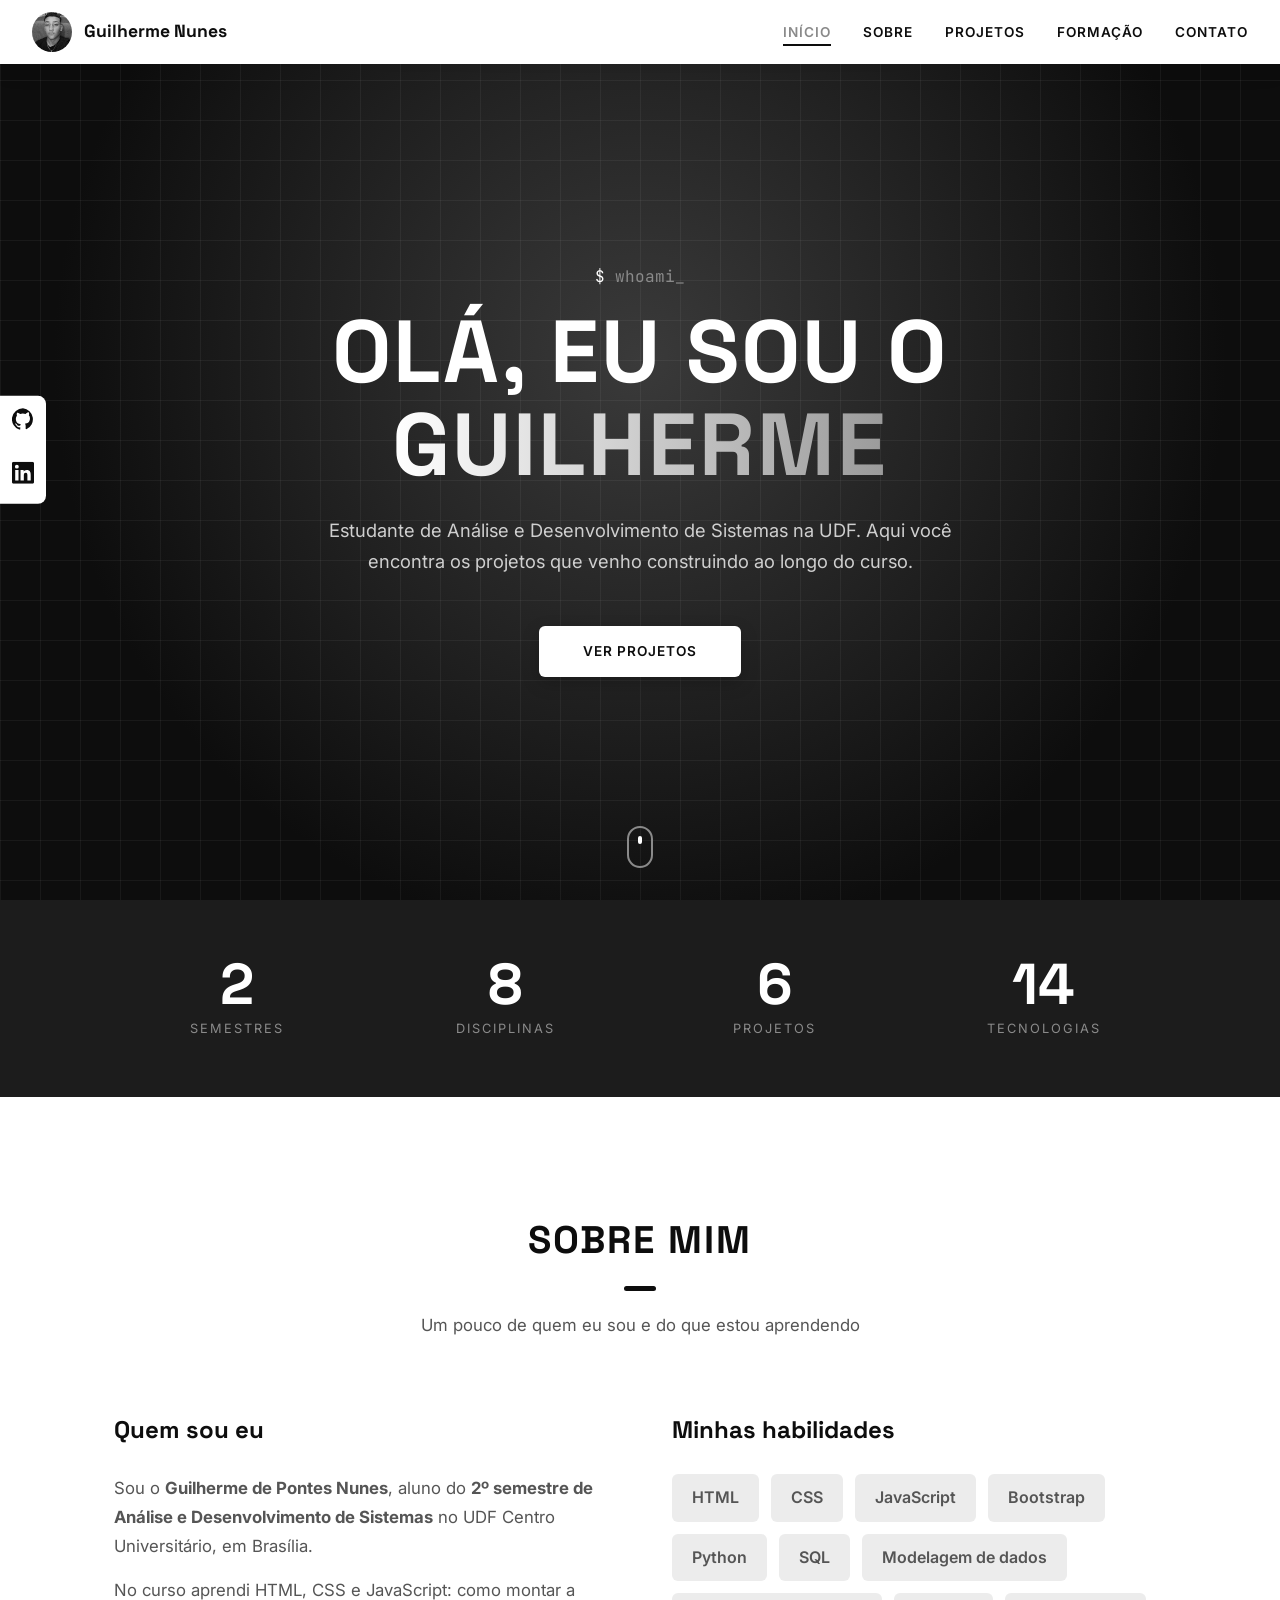
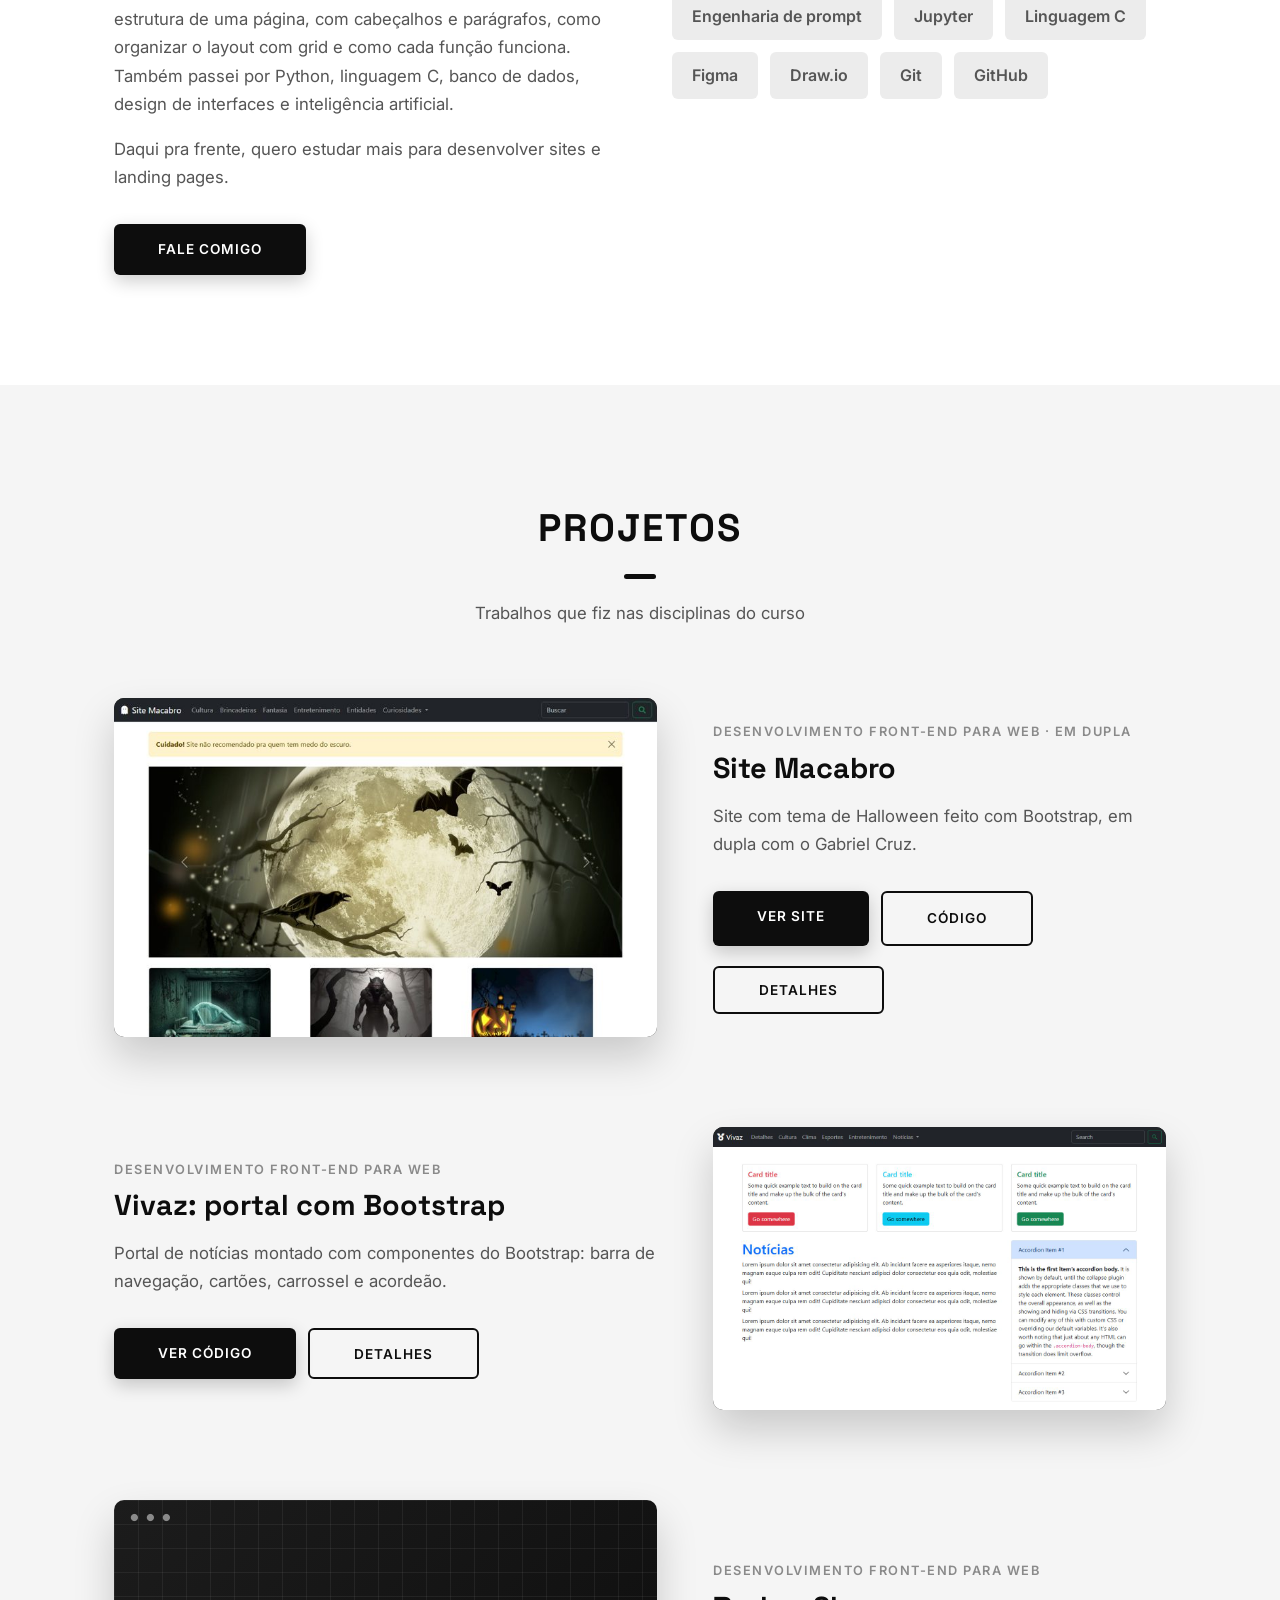
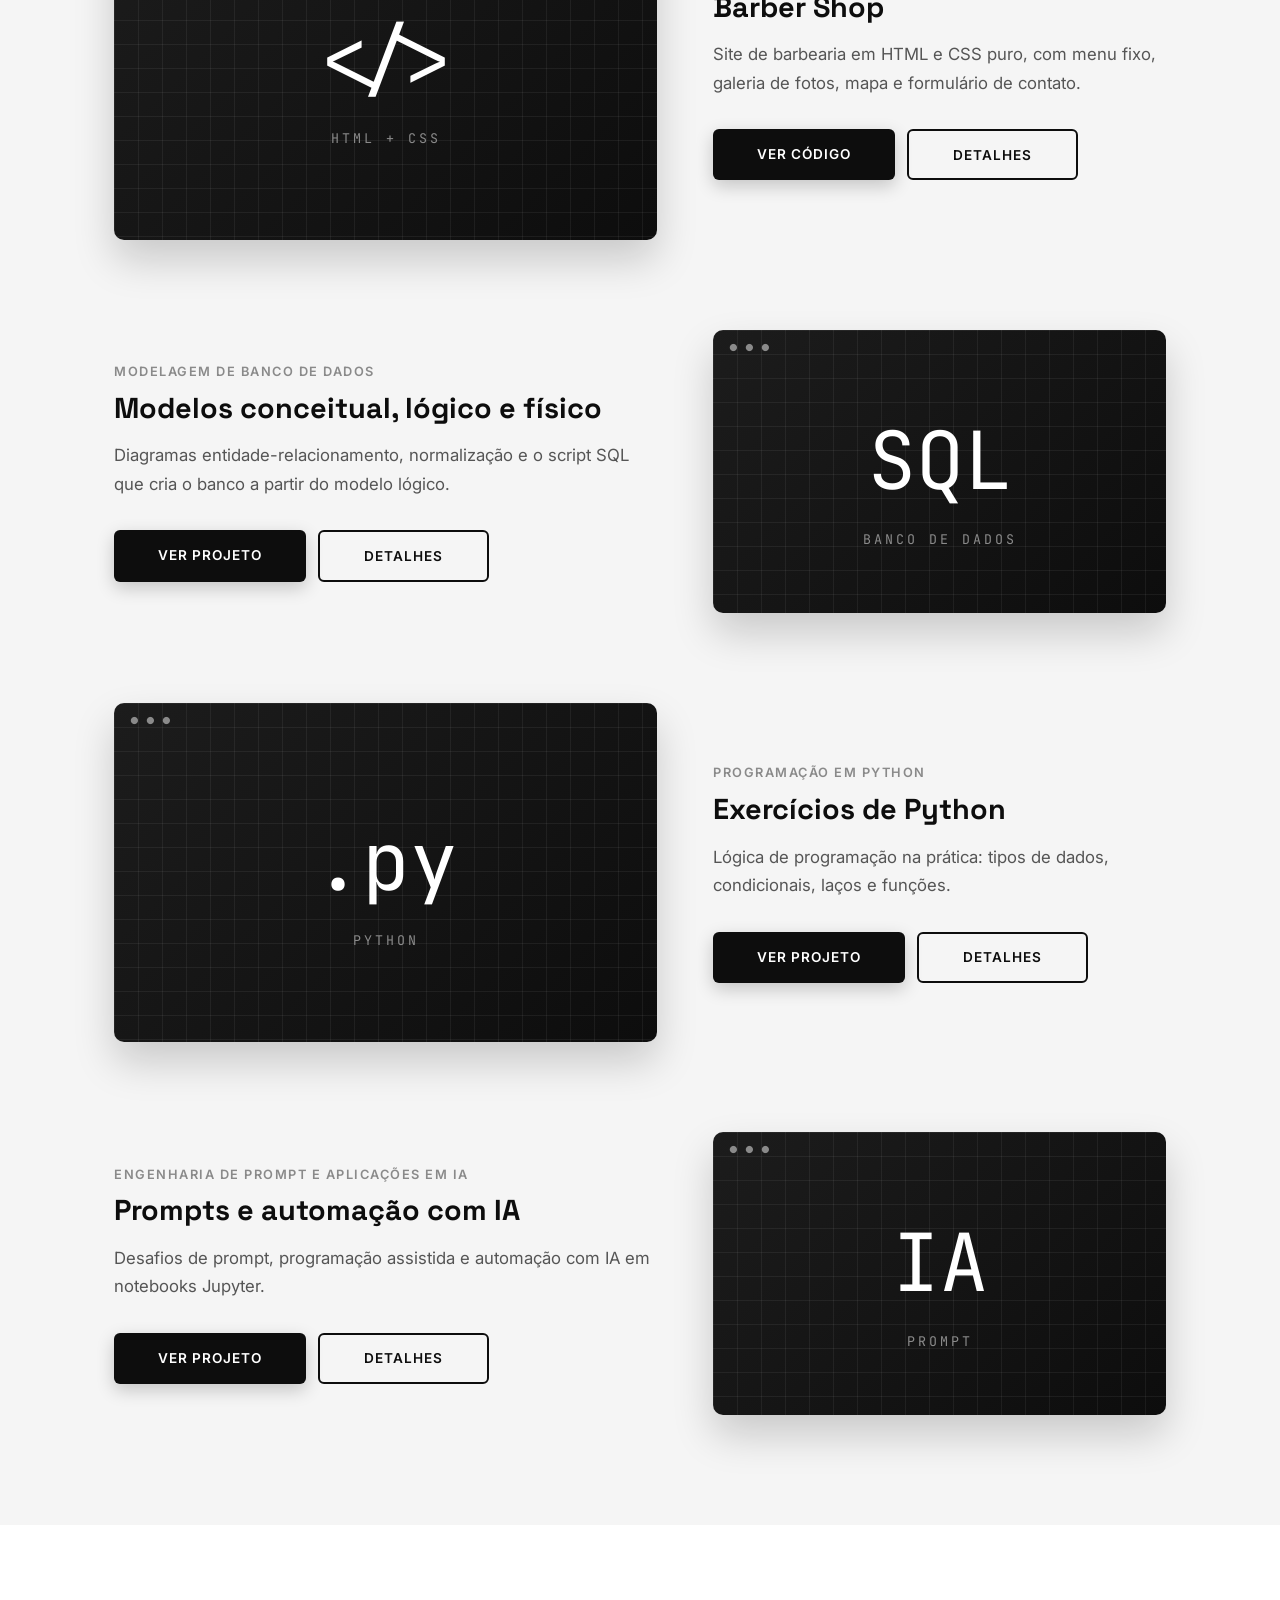
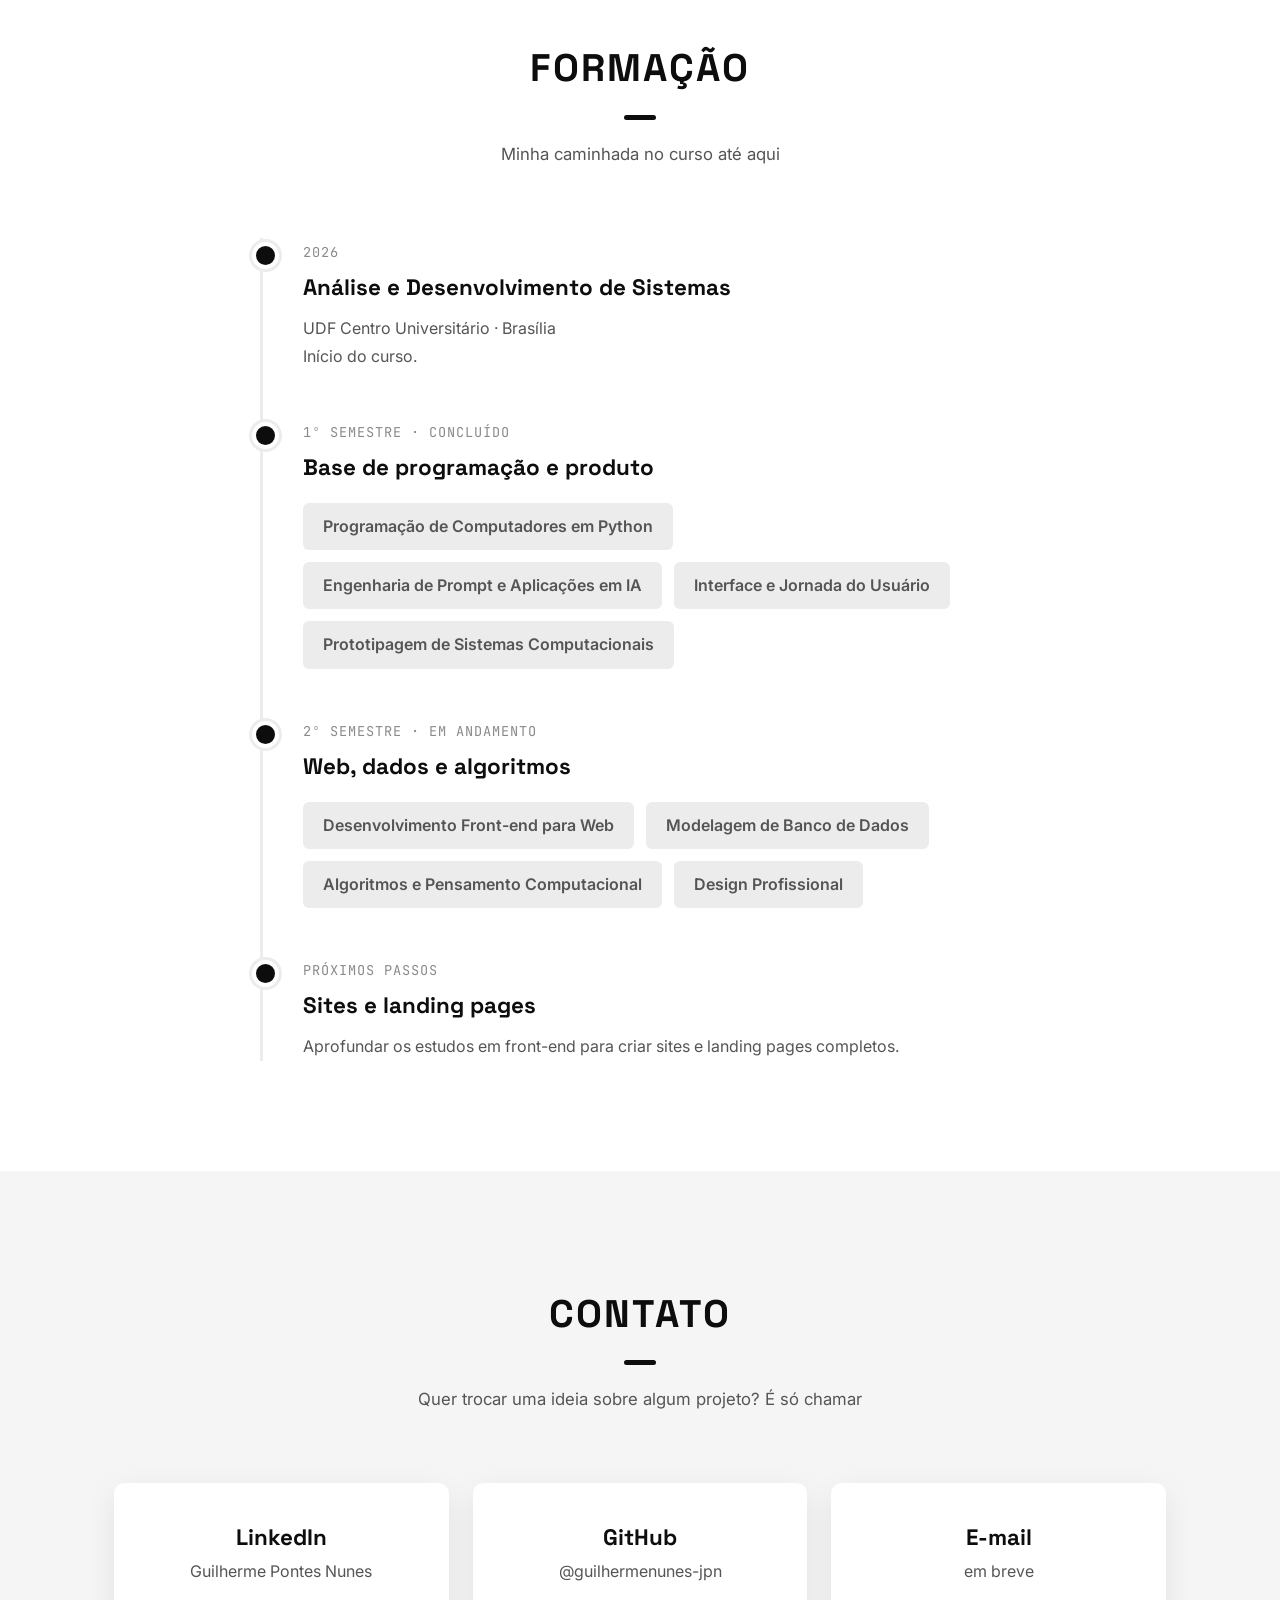
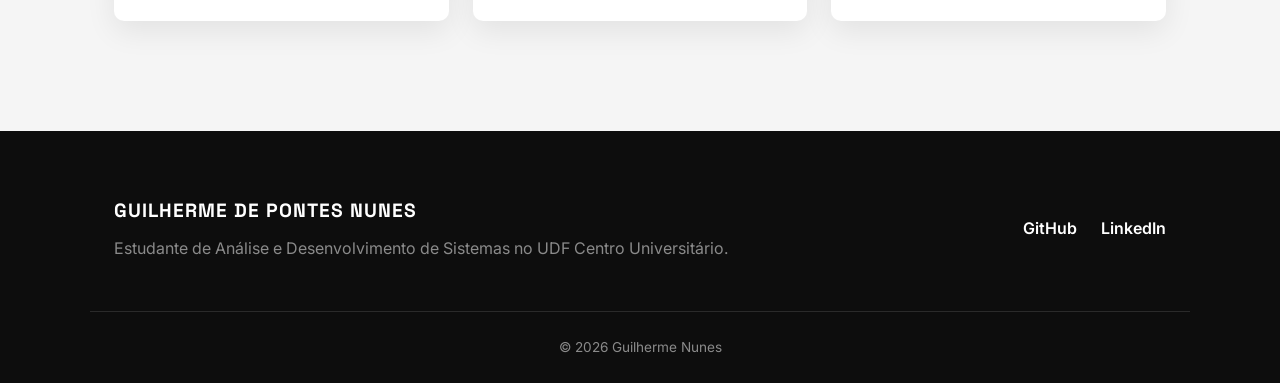
==== index.html @ 2fd56c87 "Adiciona detalhes dos projetos, faixa de números e campo de e-mail" ====
<!DOCTYPE html>
<html lang="pt-BR">
<head>
  <meta charset="UTF-8">
  <meta name="viewport" content="width=device-width, initial-scale=1.0">
  <title>Guilherme Nunes | Portfólio</title>
  <meta name="description" content="Portfólio acadêmico de Guilherme de Pontes Nunes, estudante de Análise e Desenvolvimento de Sistemas na UDF.">
  <link rel="preconnect" href="https://fonts.googleapis.com">
  <link rel="preconnect" href="https://fonts.gstatic.com" crossorigin>
  <link href="https://fonts.googleapis.com/css2?family=Space+Grotesk:wght@500;700&family=Inter:wght@400;500;600&family=JetBrains+Mono:wght@500&display=swap" rel="stylesheet">
  <link rel="stylesheet" href="style.css">
  <link rel="icon" href="favicon.svg" type="image/svg+xml">
  <meta property="og:type" content="website">
  <meta property="og:title" content="Guilherme de Pontes Nunes | Portfólio">
  <meta property="og:description" content="Estudante de Análise e Desenvolvimento de Sistemas na UDF. Projetos de front-end, banco de dados, Python e IA.">
  <meta property="og:image" content="https://guilhermenunes-jpn.github.io/portfolio/img/og.jpg">
  <meta property="og:url" content="https://guilhermenunes-jpn.github.io/portfolio/">
  <meta name="twitter:card" content="summary_large_image">
  <script>document.documentElement.classList.add("js")</script>
  <script src="script.js" defer></script>
</head>
<body>
  <header class="topo">
    <a href="#inicio" class="marca">
      <img src="img/guilherme.jpg" alt="" width="40" height="40">
      <span>Guilherme Nunes</span>
    </a>
    <nav>
      <a href="#inicio">Início</a>
      <a href="#sobre">Sobre</a>
      <a href="#projetos">Projetos</a>
      <a href="#formacao">Formação</a>
      <a href="#contato">Contato</a>
    </nav>
  </header>

  <section id="inicio" class="hero">
    <div class="hero-conteudo">
      <p class="terminal"><span>$</span> whoami</p>
      <h1>Olá, eu sou o <strong>Guilherme</strong></h1>
      <p class="hero-texto">Estudante de Análise e Desenvolvimento de Sistemas na UDF. Aqui você encontra os projetos que venho construindo ao longo do curso.</p>
      <a href="#projetos" class="btn btn-claro">Ver projetos</a>
    </div>
    <div class="redes">
      <a href="https://github.com/guilhermenunes-jpn" target="_blank" rel="noopener" aria-label="GitHub">
        <svg viewBox="0 0 24 24" width="22" height="22" fill="currentColor"><path d="M12 .5a12 12 0 0 0-3.8 23.4c.6.1.8-.3.8-.6v-2c-3.3.7-4-1.6-4-1.6-.6-1.4-1.4-1.8-1.4-1.8-1-.7.1-.7.1-.7 1.2.1 1.8 1.2 1.8 1.2 1 1.8 2.8 1.3 3.5 1 .1-.8.4-1.3.7-1.6-2.7-.3-5.5-1.3-5.5-5.9 0-1.3.5-2.4 1.2-3.2-.1-.3-.5-1.5.1-3.2 0 0 1-.3 3.3 1.2a11.5 11.5 0 0 1 6 0C17.3 4.6 18.3 5 18.3 5c.7 1.7.3 2.9.1 3.2.8.8 1.2 1.9 1.2 3.2 0 4.6-2.8 5.6-5.5 5.9.4.4.8 1.1.8 2.2v3.3c0 .3.2.7.8.6A12 12 0 0 0 12 .5Z"/></svg>
      </a>
      <a href="https://www.linkedin.com/in/guilherme-p-nunes-687071430/" target="_blank" rel="noopener" aria-label="LinkedIn">
        <svg viewBox="0 0 24 24" width="22" height="22" fill="currentColor"><path d="M20.4 20.5h-3.6v-5.6c0-1.3 0-3-1.8-3s-2.1 1.4-2.1 2.9v5.7H9.3V9h3.4v1.6c.5-.9 1.6-1.8 3.4-1.8 3.6 0 4.3 2.4 4.3 5.5v6.2ZM5.3 7.4a2.1 2.1 0 1 1 0-4.2 2.1 2.1 0 0 1 0 4.2ZM7.1 20.5H3.5V9h3.6v11.5ZM22.2 0H1.8C.8 0 0 .8 0 1.7v20.6c0 .9.8 1.7 1.8 1.7h20.4c1 0 1.8-.8 1.8-1.7V1.7C24 .8 23.2 0 22.2 0Z"/></svg>
      </a>
    </div>
    <a href="#sobre" class="seta" aria-label="Ir para Sobre"></a>
  </section>

  <section class="numeros" aria-label="Em números">
    <div class="container numeros-grade">
      <div><strong data-alvo="2">2</strong><span>semestres</span></div>
      <div><strong data-alvo="8">8</strong><span>disciplinas</span></div>
      <div><strong data-alvo="6">6</strong><span>projetos</span></div>
      <div><strong data-alvo="14">14</strong><span>tecnologias</span></div>
    </div>
  </section>

  <section id="sobre" class="secao">
    <div class="container">
      <h2 class="titulo">Sobre mim</h2>
      <p class="subtitulo">Um pouco de quem eu sou e do que estou aprendendo</p>
      <div class="sobre">
        <div>
          <h3>Quem sou eu</h3>
          <p>Sou o <strong>Guilherme de Pontes Nunes</strong>, aluno do <strong>2º semestre de Análise e Desenvolvimento de Sistemas</strong> no UDF Centro Universitário, em Brasília.</p>
          <p>No curso aprendi HTML, CSS e JavaScript: como montar a estrutura de uma página, com cabeçalhos e parágrafos, como organizar o layout com grid e como cada função funciona. Também passei por Python, linguagem C, banco de dados, design de interfaces e inteligência artificial.</p>
          <p>Daqui pra frente, quero estudar mais para desenvolver sites e landing pages.</p>
          <a href="#contato" class="btn">Fale comigo</a>
        </div>
        <div>
          <h3>Minhas habilidades</h3>
          <ul class="skills">
            <li>HTML</li>
            <li>CSS</li>
            <li>JavaScript</li>
            <li>Bootstrap</li>
            <li>Python</li>
            <li>SQL</li>
            <li>Modelagem de dados</li>
            <li>Engenharia de prompt</li>
            <li>Jupyter</li>
            <li>Linguagem C</li>
            <li>Figma</li>
            <li>Draw.io</li>
            <li>Git</li>
            <li>GitHub</li>
          </ul>
        </div>
      </div>
    </div>
  </section>

  <section id="projetos" class="secao secao-cinza">
    <div class="container">
      <h2 class="titulo">Projetos</h2>
      <p class="subtitulo">Trabalhos que fiz nas disciplinas do curso</p>

      <article class="projeto">
        <div class="capa capa-print"><img src="img/site-macabro.jpg" alt="Página inicial do Site Macabro, com lua cheia, corvo e morcegos." width="800" height="500" loading="lazy"></div>
        <div class="projeto-info">
          <p class="materia">Desenvolvimento Front-end para Web · Em dupla</p>
          <h3>Site Macabro</h3>
          <p>Site com tema de Halloween feito com Bootstrap, em dupla com o Gabriel Cruz.</p>
          <div class="projeto-links">
            <a href="https://gabrielvictoraraujodacruz-create.github.io/Site_Macabro/" class="btn" target="_blank" rel="noopener">Ver site</a>
            <a href="https://github.com/gabrielvictoraraujodacruz-create/Site_Macabro" class="btn btn-linha" target="_blank" rel="noopener">Código</a>
            <button type="button" class="btn btn-linha" data-detalhes="d-macabro">Detalhes</button>
          </div>
        </div>
      </article>

      <article class="projeto">
        <div class="capa capa-print"><img src="img/vivaz.jpg" alt="Portal de notícias Vivaz feito com Bootstrap, com menu escuro, cartões coloridos e seção de notícias." width="1280" height="800" loading="lazy"></div>
        <div class="projeto-info">
          <p class="materia">Desenvolvimento Front-end para Web</p>
          <h3>Vivaz: portal com Bootstrap</h3>
          <p>Portal de notícias montado com componentes do Bootstrap: barra de navegação, cartões, carrossel e acordeão.</p>
          <div class="projeto-links">
            <a href="https://github.com/guilhermenunes-jpn/desenvolvimento_front-end_para_web" class="btn" target="_blank" rel="noopener">Ver código</a>
            <button type="button" class="btn btn-linha" data-detalhes="d-vivaz">Detalhes</button>
          </div>
        </div>
      </article>

      <article class="projeto">
        <div class="capa"><span>&lt;/&gt;</span><small>html + css</small></div>
        <div class="projeto-info">
          <p class="materia">Desenvolvimento Front-end para Web</p>
          <h3>Barber Shop</h3>
          <p>Site de barbearia em HTML e CSS puro, com menu fixo, galeria de fotos, mapa e formulário de contato.</p>
          <div class="projeto-links">
            <a href="https://github.com/guilhermenunes-jpn/desenvolvimento_front-end_para_web" class="btn" target="_blank" rel="noopener">Ver código</a>
            <button type="button" class="btn btn-linha" data-detalhes="d-barber">Detalhes</button>
          </div>
        </div>
      </article>

      <article class="projeto">
        <div class="capa"><span>SQL</span><small>banco de dados</small></div>
        <div class="projeto-info">
          <p class="materia">Modelagem de Banco de Dados</p>
          <h3>Modelos conceitual, lógico e físico</h3>
          <p>Diagramas entidade-relacionamento, normalização e o script SQL que cria o banco a partir do modelo lógico.</p>
          <div class="projeto-links">
            <a href="https://github.com/guilhermenunes-jpn/modelagem_de_banco_de_dados" class="btn" target="_blank" rel="noopener">Ver projeto</a>
            <button type="button" class="btn btn-linha" data-detalhes="d-sql">Detalhes</button>
          </div>
        </div>
      </article>

      <article class="projeto">
        <div class="capa"><span>.py</span><small>python</small></div>
        <div class="projeto-info">
          <p class="materia">Programação em Python</p>
          <h3>Exercícios de Python</h3>
          <p>Lógica de programação na prática: tipos de dados, condicionais, laços e funções.</p>
          <div class="projeto-links">
            <a href="https://github.com/guilhermenunes-jpn/programacao_em_python" class="btn" target="_blank" rel="noopener">Ver projeto</a>
            <button type="button" class="btn btn-linha" data-detalhes="d-python">Detalhes</button>
          </div>
        </div>
      </article>

      <article class="projeto">
        <div class="capa"><span>IA</span><small>prompt</small></div>
        <div class="projeto-info">
          <p class="materia">Engenharia de Prompt e Aplicações em IA</p>
          <h3>Prompts e automação com IA</h3>
          <p>Desafios de prompt, programação assistida e automação com IA em notebooks Jupyter.</p>
          <div class="projeto-links">
            <a href="https://github.com/guilhermenunes-jpn/engenharia_de_prompt_aplicacoes_ai" class="btn" target="_blank" rel="noopener">Ver projeto</a>
            <button type="button" class="btn btn-linha" data-detalhes="d-ia">Detalhes</button>
          </div>
        </div>
      </article>
    </div>
  </section>

  <section id="formacao" class="secao">
    <div class="container">
      <h2 class="titulo">Formação</h2>
      <p class="subtitulo">Minha caminhada no curso até aqui</p>
      <ol class="linha-tempo">
        <li>
          <span class="quando">2026</span>
          <h3>Análise e Desenvolvimento de Sistemas</h3>
          <p>UDF Centro Universitário · Brasília</p>
          <p>Início do curso.</p>
        </li>
        <li>
          <span class="quando">1º semestre · concluído</span>
          <h3>Base de programação e produto</h3>
          <ul class="skills">
            <li>Programação de Computadores em Python</li>
            <li>Engenharia de Prompt e Aplicações em IA</li>
            <li>Interface e Jornada do Usuário</li>
            <li>Prototipagem de Sistemas Computacionais</li>
          </ul>
        </li>
        <li>
          <span class="quando">2º semestre · em andamento</span>
          <h3>Web, dados e algoritmos</h3>
          <ul class="skills">
            <li>Desenvolvimento Front-end para Web</li>
            <li>Modelagem de Banco de Dados</li>
            <li>Algoritmos e Pensamento Computacional</li>
            <li>Design Profissional</li>
          </ul>
        </li>
        <li>
          <span class="quando">Próximos passos</span>
          <h3>Sites e landing pages</h3>
          <p>Aprofundar os estudos em front-end para criar sites e landing pages completos.</p>
        </li>
      </ol>
    </div>
  </section>

  <section id="contato" class="secao secao-cinza">
    <div class="container">
      <h2 class="titulo">Contato</h2>
      <p class="subtitulo">Quer trocar uma ideia sobre algum projeto? É só chamar</p>
      <div class="contato">
        <a href="https://www.linkedin.com/in/guilherme-p-nunes-687071430/" class="contato-card" target="_blank" rel="noopener">
          <strong>LinkedIn</strong>
          <span>Guilherme Pontes Nunes</span>
        </a>
        <a href="https://github.com/guilhermenunes-jpn" class="contato-card" target="_blank" rel="noopener">
          <strong>GitHub</strong>
          <span>@guilhermenunes-jpn</span>
        </a>
        <div class="contato-card contato-breve">
          <strong>E-mail</strong>
          <span>em breve</span>
        </div>
      </div>
    </div>
  </section>

  <footer>
    <div class="container rodape">
      <div>
        <h4>Guilherme de Pontes Nunes</h4>
        <p>Estudante de Análise e Desenvolvimento de Sistemas no UDF Centro Universitário.</p>
      </div>
      <div class="rodape-links">
        <a href="https://github.com/guilhermenunes-jpn" target="_blank" rel="noopener">GitHub</a>
        <a href="https://www.linkedin.com/in/guilherme-p-nunes-687071430/" target="_blank" rel="noopener">LinkedIn</a>
      </div>
    </div>
    <p class="copy">© 2026 Guilherme Nunes</p>
  </footer>

  <dialog class="detalhes" id="d-macabro" aria-labelledby="t-macabro">
    <button type="button" class="fechar" aria-label="Fechar">&times;</button>
    <img src="img/site-macabro.jpg" alt="Página inicial do Site Macabro" loading="lazy">
    <p class="materia">Desenvolvimento Front-end para Web · Em dupla</p>
    <h3 id="t-macabro">Site Macabro</h3>
    <h4>O que eu aprendi</h4>
    <ul class="aprendi">
      <li>Montar o layout com o sistema de grid do Bootstrap</li>
      <li>Usar componentes prontos como barra de navegação, cartões e carrossel</li>
      <li>Trabalhar em dupla no mesmo projeto usando Git e GitHub</li>
      <li>Publicar o site no ar com o GitHub Pages</li>
    </ul>
    <h4>Tecnologias</h4>
    <ul class="skills"><li>HTML</li><li>CSS</li><li>Bootstrap</li><li>Git</li><li>GitHub Pages</li></ul>
  </dialog>

  <dialog class="detalhes" id="d-vivaz" aria-labelledby="t-vivaz">
    <button type="button" class="fechar" aria-label="Fechar">&times;</button>
    <img src="img/vivaz.jpg" alt="Portal Vivaz" loading="lazy">
    <p class="materia">Desenvolvimento Front-end para Web</p>
    <h3 id="t-vivaz">Vivaz: portal com Bootstrap</h3>
    <h4>O que eu aprendi</h4>
    <ul class="aprendi">
      <li>Criar uma barra de navegação responsiva com menu suspenso e busca</li>
      <li>Usar as classes de cor e espaçamento do Bootstrap nos cartões</li>
      <li>Organizar conteúdo com acordeão e carrossel</li>
      <li>Adicionar ícones com Font Awesome</li>
    </ul>
    <h4>Tecnologias</h4>
    <ul class="skills"><li>HTML</li><li>Bootstrap</li><li>Font Awesome</li></ul>
  </dialog>

  <dialog class="detalhes" id="d-barber" aria-labelledby="t-barber">
    <button type="button" class="fechar" aria-label="Fechar">&times;</button>
    <p class="materia">Desenvolvimento Front-end para Web</p>
    <h3 id="t-barber">Barber Shop</h3>
    <h4>O que eu aprendi</h4>
    <ul class="aprendi">
      <li>Dividir a página em seções com HTML semântico</li>
      <li>Deixar o cabeçalho fixo no topo com sombra</li>
      <li>Alinhar o menu com flexbox</li>
      <li>Montar uma galeria de fotos e um formulário de contato</li>
    </ul>
    <h4>Tecnologias</h4>
    <ul class="skills"><li>HTML</li><li>CSS</li><li>Flexbox</li></ul>
  </dialog>

  <dialog class="detalhes" id="d-sql" aria-labelledby="t-sql">
    <button type="button" class="fechar" aria-label="Fechar">&times;</button>
    <p class="materia">Modelagem de Banco de Dados</p>
    <h3 id="t-sql">Modelos conceitual, lógico e físico</h3>
    <h4>O que eu aprendi</h4>
    <ul class="aprendi">
      <li>Identificar entidades, atributos e relacionamentos e desenhar o DER</li>
      <li>Passar do modelo conceitual para o lógico e o físico</li>
      <li>Aplicar normalização para evitar dados repetidos</li>
      <li>Escrever o script SQL que cria o banco e as tabelas, com chaves primárias e estrangeiras</li>
    </ul>
    <h4>Tecnologias</h4>
    <ul class="skills"><li>MER/DER</li><li>Normalização</li><li>SQL</li><li>MySQL</li></ul>
  </dialog>

  <dialog class="detalhes" id="d-python" aria-labelledby="t-python">
    <button type="button" class="fechar" aria-label="Fechar">&times;</button>
    <p class="materia">Programação de Computadores em Python</p>
    <h3 id="t-python">Exercícios de Python</h3>
    <h4>O que eu aprendi</h4>
    <ul class="aprendi">
      <li>Trabalhar com os tipos de dados e a entrada e saída de informações</li>
      <li>Tomar decisões com if, elif e else</li>
      <li>Repetir tarefas com for e while</li>
      <li>Organizar o código em funções</li>
    </ul>
    <h4>Tecnologias</h4>
    <ul class="skills"><li>Python</li><li>VS Code</li></ul>
  </dialog>

  <dialog class="detalhes" id="d-ia" aria-labelledby="t-ia">
    <button type="button" class="fechar" aria-label="Fechar">&times;</button>
    <p class="materia">Engenharia de Prompt e Aplicações em IA</p>
    <h3 id="t-ia">Prompts e automação com IA</h3>
    <h4>O que eu aprendi</h4>
    <ul class="aprendi">
      <li>Escrever prompts claros, com contexto e exemplos</li>
      <li>Entender o que são tokens e como o modelo lê o texto</li>
      <li>Usar IA para ajudar a programar</li>
      <li>Automatizar tarefas com IA em notebooks Jupyter</li>
    </ul>
    <h4>Tecnologias</h4>
    <ul class="skills"><li>IA generativa</li><li>Jupyter</li><li>Python</li><li>GitHub</li></ul>
  </dialog>
</body>
</html>
---- style.css ----
:root {
  --preto: #0d0d0d;
  --grafite: #1c1c1c;
  --cinza-escuro: #555;
  --cinza: #8a8a8a;
  --cinza-claro: #ececec;
  --branco: #ffffff;
}

* { box-sizing: border-box; margin: 0; padding: 0; }

html { scroll-behavior: smooth; }

body {
  font-family: "Inter", system-ui, sans-serif;
  color: var(--cinza-escuro);
  background: var(--branco);
  line-height: 1.7;
}

h1, h2, h3, h4 { font-family: "Space Grotesk", sans-serif; color: var(--preto); }

a { color: inherit; text-decoration: none; }

.container { max-width: 1100px; margin: 0 auto; padding: 0 24px; }

.topo {
  position: fixed;
  inset: 0 0 auto 0;
  display: flex;
  justify-content: space-between;
  align-items: center;
  padding: 12px 32px;
  background: var(--branco);
  box-shadow: 0 6px 24px rgba(0, 0, 0, 0.08);
  z-index: 10;
}

.marca { display: flex; align-items: center; gap: 12px; font-family: "Space Grotesk", sans-serif; font-weight: 700; color: var(--preto); font-size: 1.1rem; }
.marca img { border-radius: 50%; filter: grayscale(100%); }

nav a {
  margin-left: 28px;
  font-weight: 600;
  font-size: 0.85rem;
  text-transform: uppercase;
  letter-spacing: 1px;
  color: var(--preto);
  transition: color 0.2s;
}

nav a:hover { color: var(--cinza); }

.hero {
  position: relative;
  min-height: 100vh;
  display: flex;
  align-items: center;
  justify-content: center;
  text-align: center;
  padding: 120px 24px 80px;
  color: var(--branco);
  background:
    linear-gradient(rgba(255, 255, 255, 0.05) 1px, transparent 1px) 0 0 / 40px 40px,
    linear-gradient(90deg, rgba(255, 255, 255, 0.05) 1px, transparent 1px) 0 0 / 40px 40px,
    radial-gradient(circle at 50% 40%, #3a3a3a 0%, var(--preto) 70%);
  overflow: hidden;
}

.hero-conteudo { max-width: 820px; }

.terminal { font-family: "JetBrains Mono", monospace; color: var(--cinza); margin-bottom: 16px; }
.terminal span { color: var(--branco); }
.terminal::after { content: "_"; animation: piscar 1s steps(1) infinite; }

h1 {
  color: var(--branco);
  font-size: clamp(2.6rem, 8vw, 5.5rem);
  line-height: 1.05;
  text-transform: uppercase;
  letter-spacing: 2px;
}

h1 strong {
  background: linear-gradient(90deg, #ffffff, #9a9a9a);
  -webkit-background-clip: text;
  background-clip: text;
  color: transparent;
}

.hero-texto { color: #cfcfcf; font-size: 1.15rem; margin: 24px auto 40px; max-width: 640px; }

.btn {
  display: inline-block;
  padding: 14px 44px;
  margin-top: 8px;
  background: var(--preto);
  color: var(--branco);
  font-weight: 600;
  text-transform: uppercase;
  letter-spacing: 1px;
  font-size: 0.85rem;
  border-radius: 6px;
  box-shadow: 0 6px 18px rgba(0, 0, 0, 0.2);
  transition: transform 0.2s, box-shadow 0.2s;
}

.btn:hover { transform: translateY(-3px); box-shadow: 0 10px 24px rgba(0, 0, 0, 0.25); }
.btn-claro { background: var(--branco); color: var(--preto); }

.redes {
  position: absolute;
  left: 0;
  top: 50%;
  transform: translateY(-50%);
  display: flex;
  flex-direction: column;
  background: var(--branco);
  border-radius: 0 8px 8px 0;
  overflow: hidden;
}

.redes a { padding: 12px; color: var(--preto); transition: background 0.2s; }
.redes a:hover { background: var(--cinza-claro); }

.seta {
  position: absolute;
  bottom: 32px;
  left: 50%;
  width: 26px;
  height: 42px;
  margin-left: -13px;
  border: 2px solid var(--cinza);
  border-radius: 14px;
}

.seta::after {
  content: "";
  position: absolute;
  left: 50%;
  top: 8px;
  width: 4px;
  height: 8px;
  margin-left: -2px;
  background: var(--branco);
  border-radius: 2px;
  animation: rolar 1.6s infinite;
}

.secao { padding: 110px 0; }
.secao-cinza { background: #f5f5f5; }

.titulo {
  text-align: center;
  text-transform: uppercase;
  font-size: 2.4rem;
  letter-spacing: 2px;
}

.titulo::after {
  content: "";
  display: block;
  width: 32px;
  height: 5px;
  margin: 14px auto 0;
  background: var(--preto);
  border-radius: 5px;
}

.subtitulo { text-align: center; max-width: 560px; margin: 20px auto 70px; font-size: 1.05rem; }

.sobre { display: grid; grid-template-columns: 1fr 1fr; gap: 64px; }
.sobre h3 { font-size: 1.5rem; margin-bottom: 24px; }
.sobre p { margin-bottom: 16px; font-size: 1.05rem; }
.sobre .btn { margin-top: 16px; }

.skills { list-style: none; display: flex; flex-wrap: wrap; gap: 12px; }
.skills li {
  padding: 10px 20px;
  background: var(--cinza-claro);
  border-radius: 6px;
  font-weight: 600;
  color: var(--cinza-escuro);
}

.projeto {
  display: grid;
  grid-template-columns: 1.2fr 1fr;
  gap: 56px;
  align-items: center;
  margin-bottom: 90px;
}

.projeto:last-child { margin-bottom: 0; }
.projeto:nth-child(even) .capa { order: 2; }

.capa {
  position: relative;
  aspect-ratio: 16 / 10;
  display: flex;
  flex-direction: column;
  align-items: center;
  justify-content: center;
  border-radius: 10px;
  color: var(--branco);
  background:
    linear-gradient(rgba(255, 255, 255, 0.06) 1px, transparent 1px) 0 0 / 24px 24px,
    linear-gradient(90deg, rgba(255, 255, 255, 0.06) 1px, transparent 1px) 0 0 / 24px 24px,
    linear-gradient(135deg, var(--grafite), var(--preto));
  box-shadow: 0 20px 40px rgba(0, 0, 0, 0.18);
  transition: transform 0.3s;
}

.capa::before {
  content: "● ● ●";
  position: absolute;
  top: 10px;
  left: 16px;
  font-size: 0.6rem;
  letter-spacing: 2px;
  color: var(--cinza);
}

.projeto:hover .capa { transform: scale(1.02); }
.capa span { font-family: "JetBrains Mono", monospace; font-size: clamp(3rem, 8vw, 5rem); }
.capa small { font-family: "JetBrains Mono", monospace; color: var(--cinza); letter-spacing: 3px; text-transform: uppercase; }

.materia { font-size: 0.8rem; text-transform: uppercase; letter-spacing: 1.5px; color: var(--cinza); font-weight: 600; }
.projeto-info h3 { font-size: 1.8rem; margin: 8px 0 16px; line-height: 1.2; }
.projeto-info p:not(.materia) { margin-bottom: 24px; font-size: 1.05rem; }

.contato { display: flex; gap: 24px; justify-content: center; flex-wrap: wrap; }

.contato-card {
  flex: 1 1 260px;
  max-width: 340px;
  padding: 36px;
  border-radius: 10px;
  background: var(--branco);
  box-shadow: 0 10px 30px rgba(0, 0, 0, 0.08);
  text-align: center;
  transition: transform 0.2s, background 0.2s, color 0.2s;
}

.contato-card strong { display: block; font-family: "Space Grotesk", sans-serif; font-size: 1.4rem; color: var(--preto); }
.contato-card:hover { transform: translateY(-4px); background: var(--preto); color: var(--cinza); }
.contato-card:hover strong { color: var(--branco); }

footer { background: var(--preto); color: var(--cinza); padding-top: 64px; }
.rodape { display: flex; justify-content: space-between; gap: 32px; flex-wrap: wrap; padding-bottom: 48px; border-bottom: 1px solid #2a2a2a; }
footer h4 { color: var(--branco); font-size: 1.2rem; margin-bottom: 8px; text-transform: uppercase; letter-spacing: 1px; }
.rodape-links { display: flex; gap: 24px; align-items: center; }
.rodape-links a { color: var(--branco); font-weight: 600; }
.rodape-links a:hover { color: var(--cinza); }
.copy { text-align: center; padding: 24px; font-size: 0.85rem; }

@keyframes piscar { 50% { opacity: 0; } }
@keyframes rolar { 0% { opacity: 1; transform: translateY(0); } 100% { opacity: 0; transform: translateY(14px); } }

@media (max-width: 860px) {
  .topo { padding: 10px 16px; }
  .marca span { display: none; }
  nav a { margin-left: 14px; font-size: 0.75rem; }
  .secao { padding: 80px 0; }
  .titulo { font-size: 1.9rem; }
  .subtitulo { margin-bottom: 48px; }
  .sobre, .projeto { grid-template-columns: 1fr; gap: 32px; }
  .projeto:nth-child(even) .capa { order: 0; }
  .projeto { margin-bottom: 64px; }
  .redes { display: none; }
}

@media (prefers-reduced-motion: reduce) {
  html { scroll-behavior: auto; }
  *, *::before, *::after { animation: none !important; transition: none !important; }
}

nav a.ativo { color: var(--cinza); border-bottom: 2px solid var(--preto); padding-bottom: 4px; }

.capa-print { background: var(--grafite); overflow: hidden; }
.capa-print::before { display: none; }
.capa-print img { width: 100%; height: 100%; object-fit: cover; object-position: top; display: block; }

.projeto-links { display: flex; gap: 12px; flex-wrap: wrap; }
.btn-linha { background: transparent; color: var(--preto); border: 2px solid var(--preto); box-shadow: none; }

.linha-tempo { list-style: none; max-width: 760px; margin: 0 auto; border-left: 3px solid var(--cinza-claro); }
.linha-tempo > li { position: relative; padding: 0 0 48px 40px; }
.linha-tempo > li:last-child { padding-bottom: 0; }
.linha-tempo > li::before {
  content: "";
  position: absolute;
  left: -11px;
  top: 4px;
  width: 19px;
  height: 19px;
  border-radius: 50%;
  background: var(--preto);
  border: 4px solid var(--branco);
  box-shadow: 0 0 0 3px var(--cinza-claro);
}
.quando { font-family: "JetBrains Mono", monospace; font-size: 0.85rem; color: var(--cinza); text-transform: uppercase; letter-spacing: 1px; }
.linha-tempo h3 { font-size: 1.4rem; margin: 4px 0 8px; }
.linha-tempo .skills { margin-top: 16px; }

.js .revelar { opacity: 0; transform: translateY(40px); transition: opacity 0.7s ease, transform 0.7s ease; }
.js .revelar.visivel { opacity: 1; transform: none; }

@media (max-width: 860px) {
  nav a.ativo { border-bottom: none; }
  nav a[href="#inicio"] { display: none; }
}

@media (prefers-reduced-motion: reduce) {
  .js .revelar { opacity: 1; transform: none; }
}

@media (max-width: 480px) {
  nav a { margin-left: 10px; letter-spacing: 0; font-size: 0.7rem; }
}

button.btn { font-family: inherit; cursor: pointer; }

.numeros { background: var(--grafite); color: var(--branco); padding: 56px 0; }
.numeros-grade { display: grid; grid-template-columns: repeat(4, 1fr); gap: 24px; text-align: center; }
.numeros strong { display: block; font-family: "Space Grotesk", sans-serif; font-size: clamp(2.4rem, 6vw, 3.6rem); line-height: 1; }
.numeros span { color: var(--cinza); text-transform: uppercase; letter-spacing: 2px; font-size: 0.8rem; }

.contato-breve { cursor: default; }
.contato-breve:hover { transform: none; background: var(--branco); color: var(--cinza-escuro); }
.contato-breve:hover strong { color: var(--preto); }

dialog.detalhes {
  width: min(640px, calc(100% - 32px));
  max-height: calc(100vh - 48px);
  margin: auto;
  padding: 40px 32px 32px;
  border: none;
  border-radius: 12px;
  color: var(--cinza-escuro);
  box-shadow: 0 30px 60px rgba(0, 0, 0, 0.35);
}
dialog.detalhes::backdrop { background: rgba(0, 0, 0, 0.7); }
dialog.detalhes[open] { animation: abrir 0.25s ease; }
.detalhes img { width: 100%; border-radius: 8px; margin-bottom: 20px; }
.detalhes h3 { font-size: 1.6rem; margin: 4px 0 20px; line-height: 1.2; }
.detalhes h4 { font-size: 1rem; text-transform: uppercase; letter-spacing: 1px; margin: 20px 0 10px; }
.aprendi { padding-left: 20px; }
.aprendi li { margin-bottom: 6px; }
.fechar {
  position: absolute;
  top: 10px;
  right: 14px;
  width: 36px;
  height: 36px;
  border: none;
  border-radius: 50%;
  background: var(--cinza-claro);
  font-size: 1.4rem;
  line-height: 1;
  cursor: pointer;
}
.fechar:hover { background: var(--preto); color: var(--branco); }

@keyframes abrir { from { opacity: 0; transform: translateY(20px); } }

@media (max-width: 600px) {
  .numeros-grade { grid-template-columns: repeat(2, 1fr); row-gap: 32px; }
  dialog.detalhes { padding: 48px 20px 24px; }
}
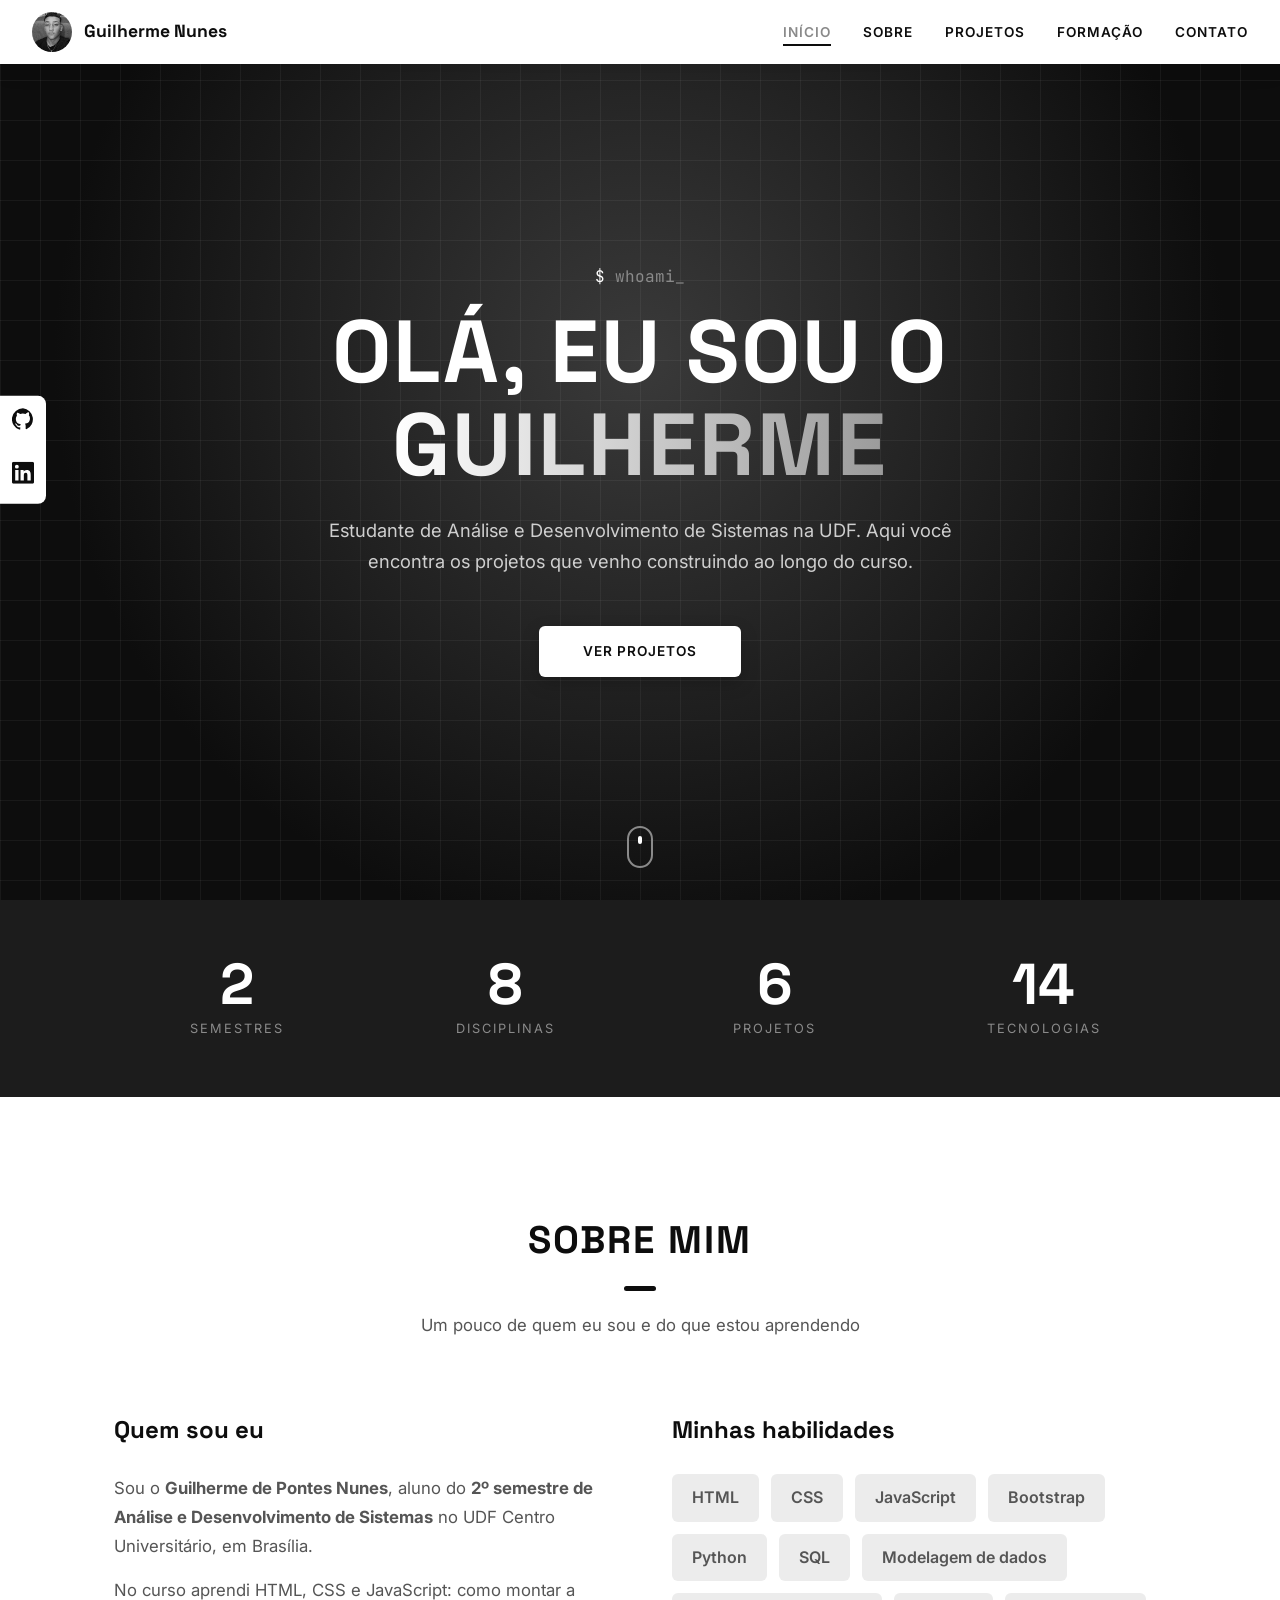
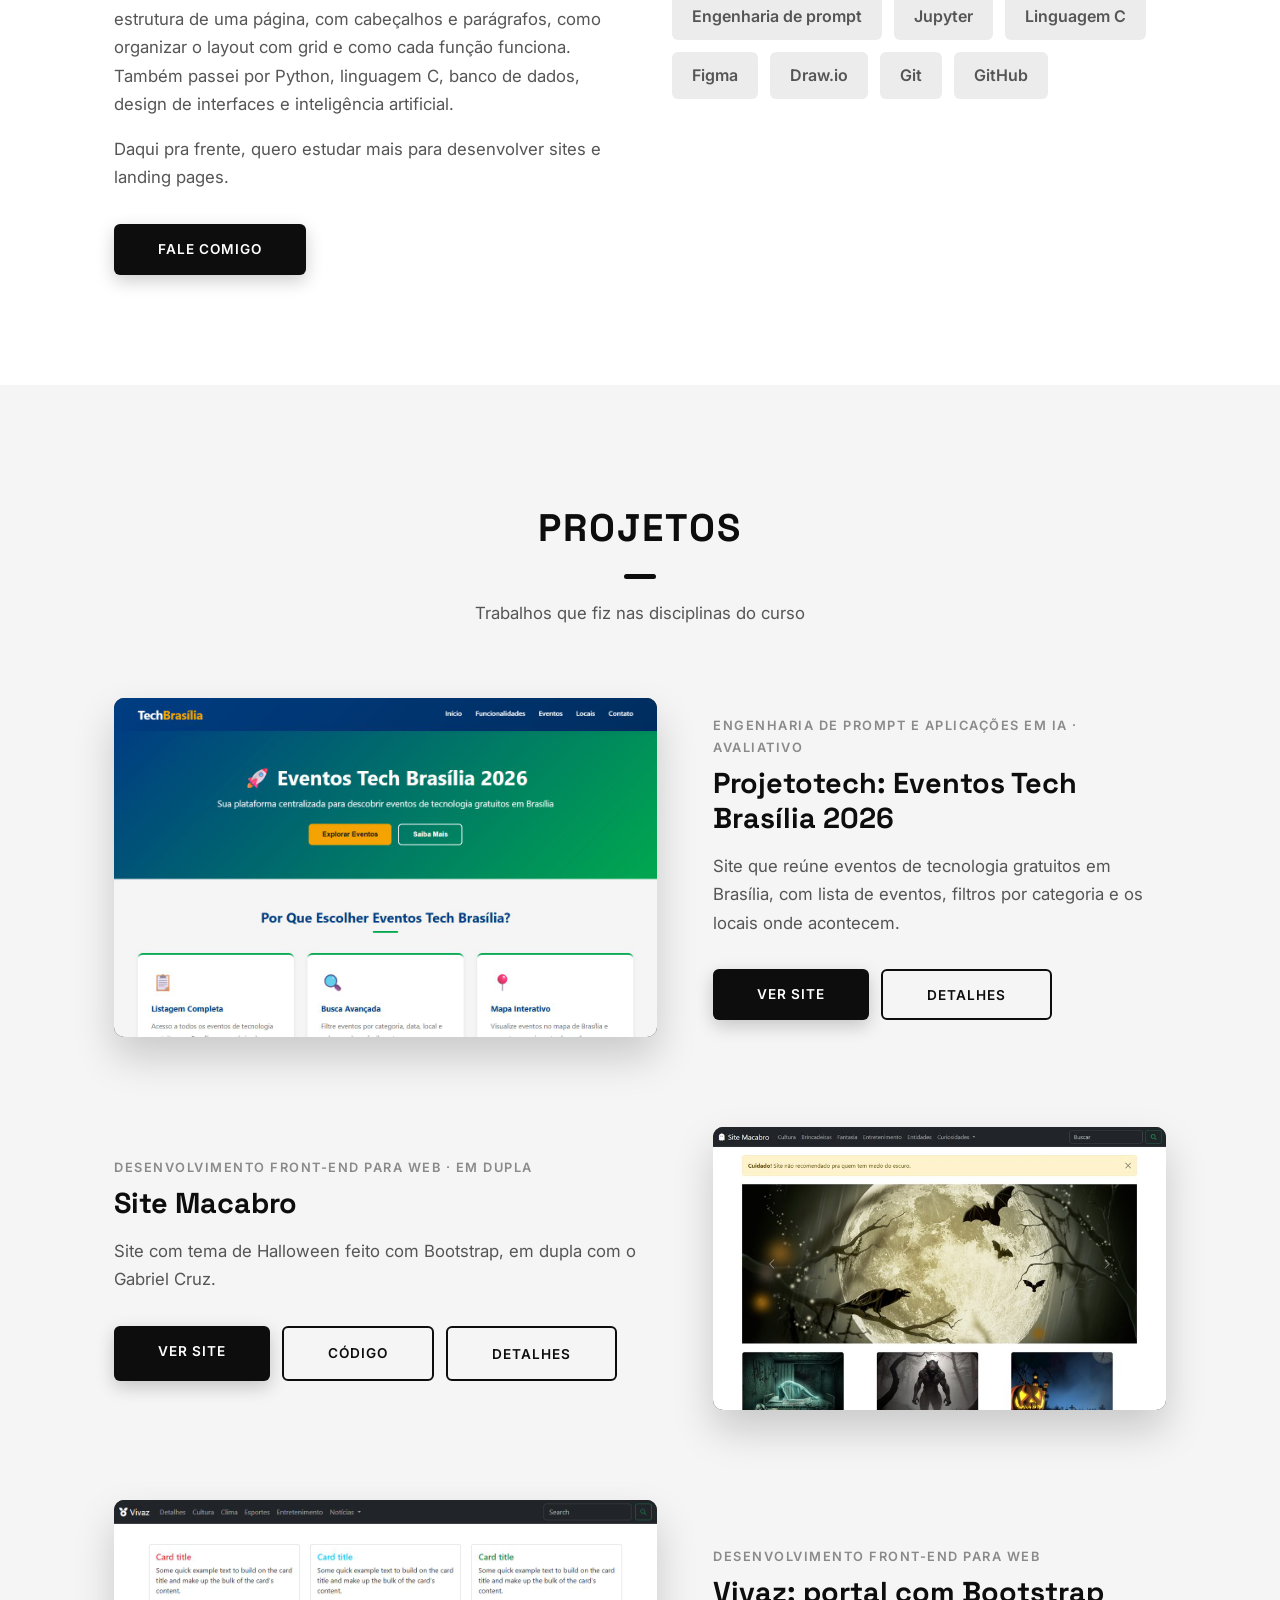
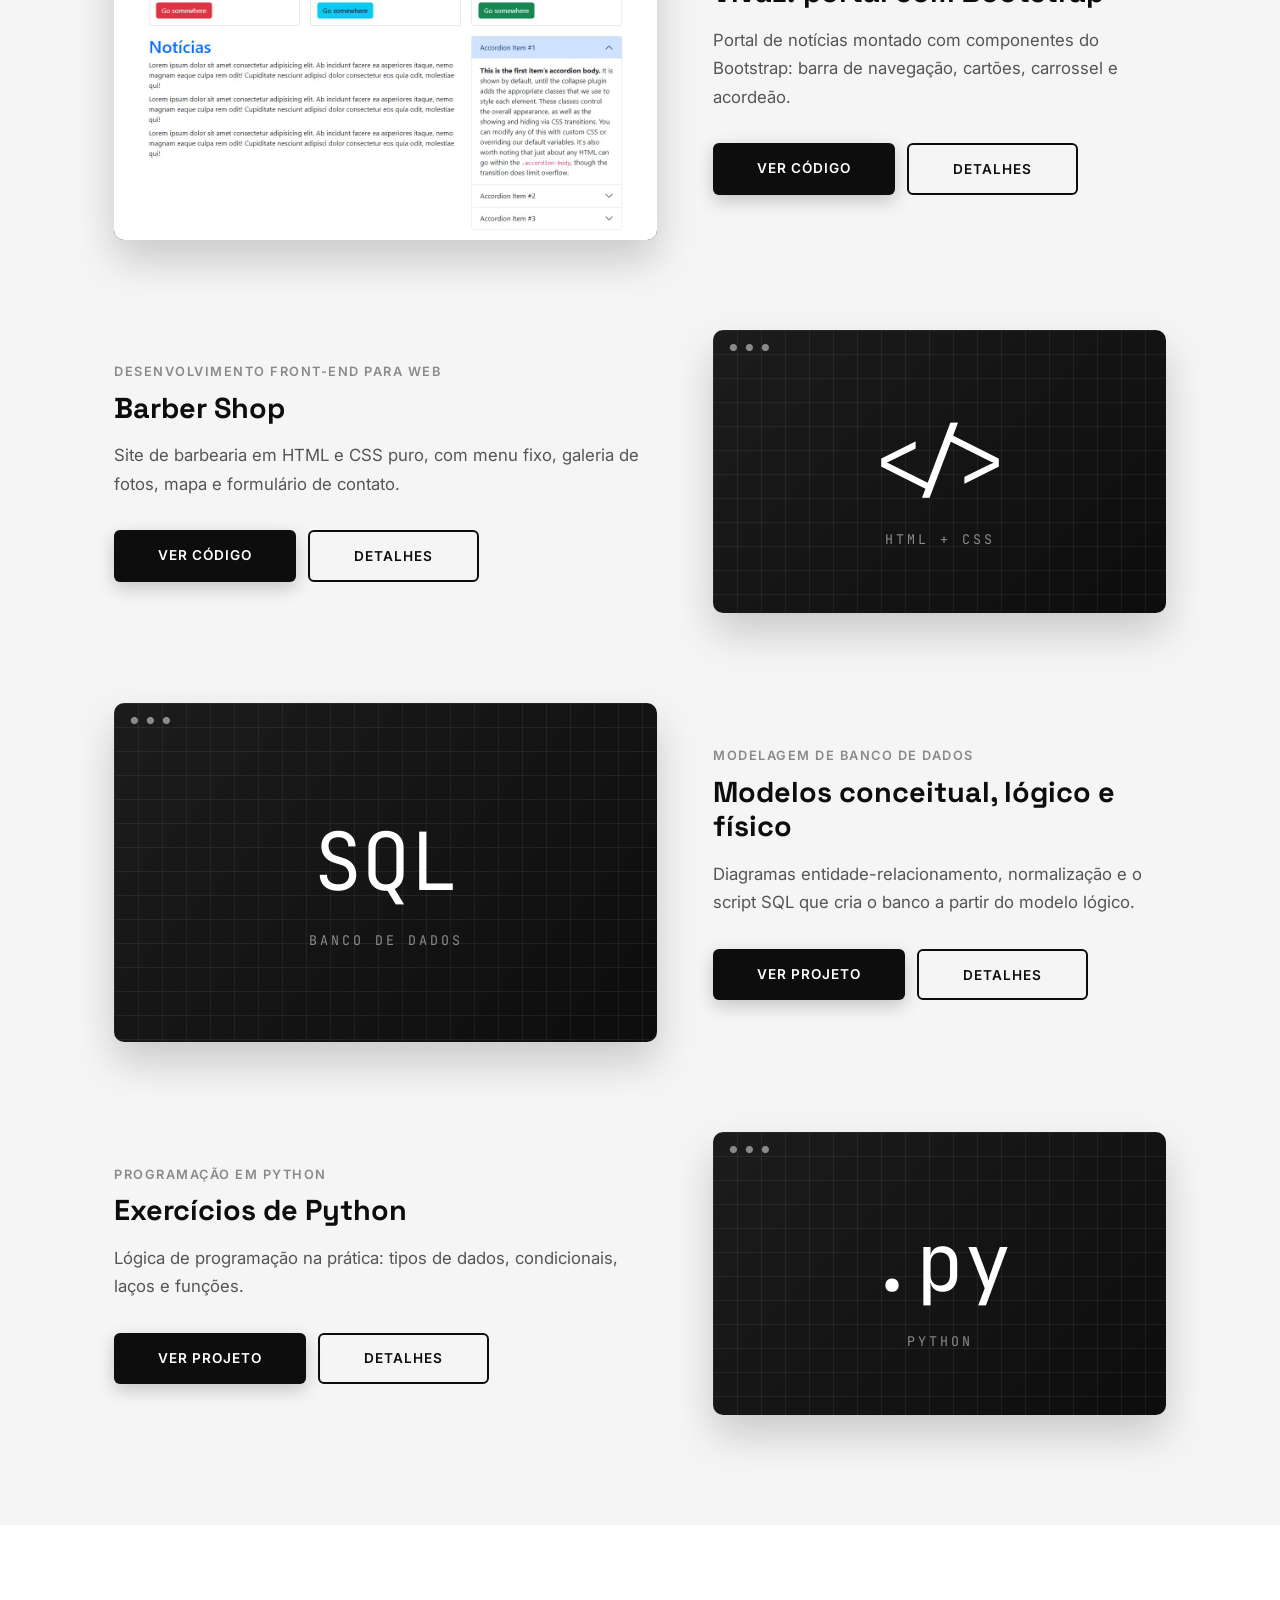
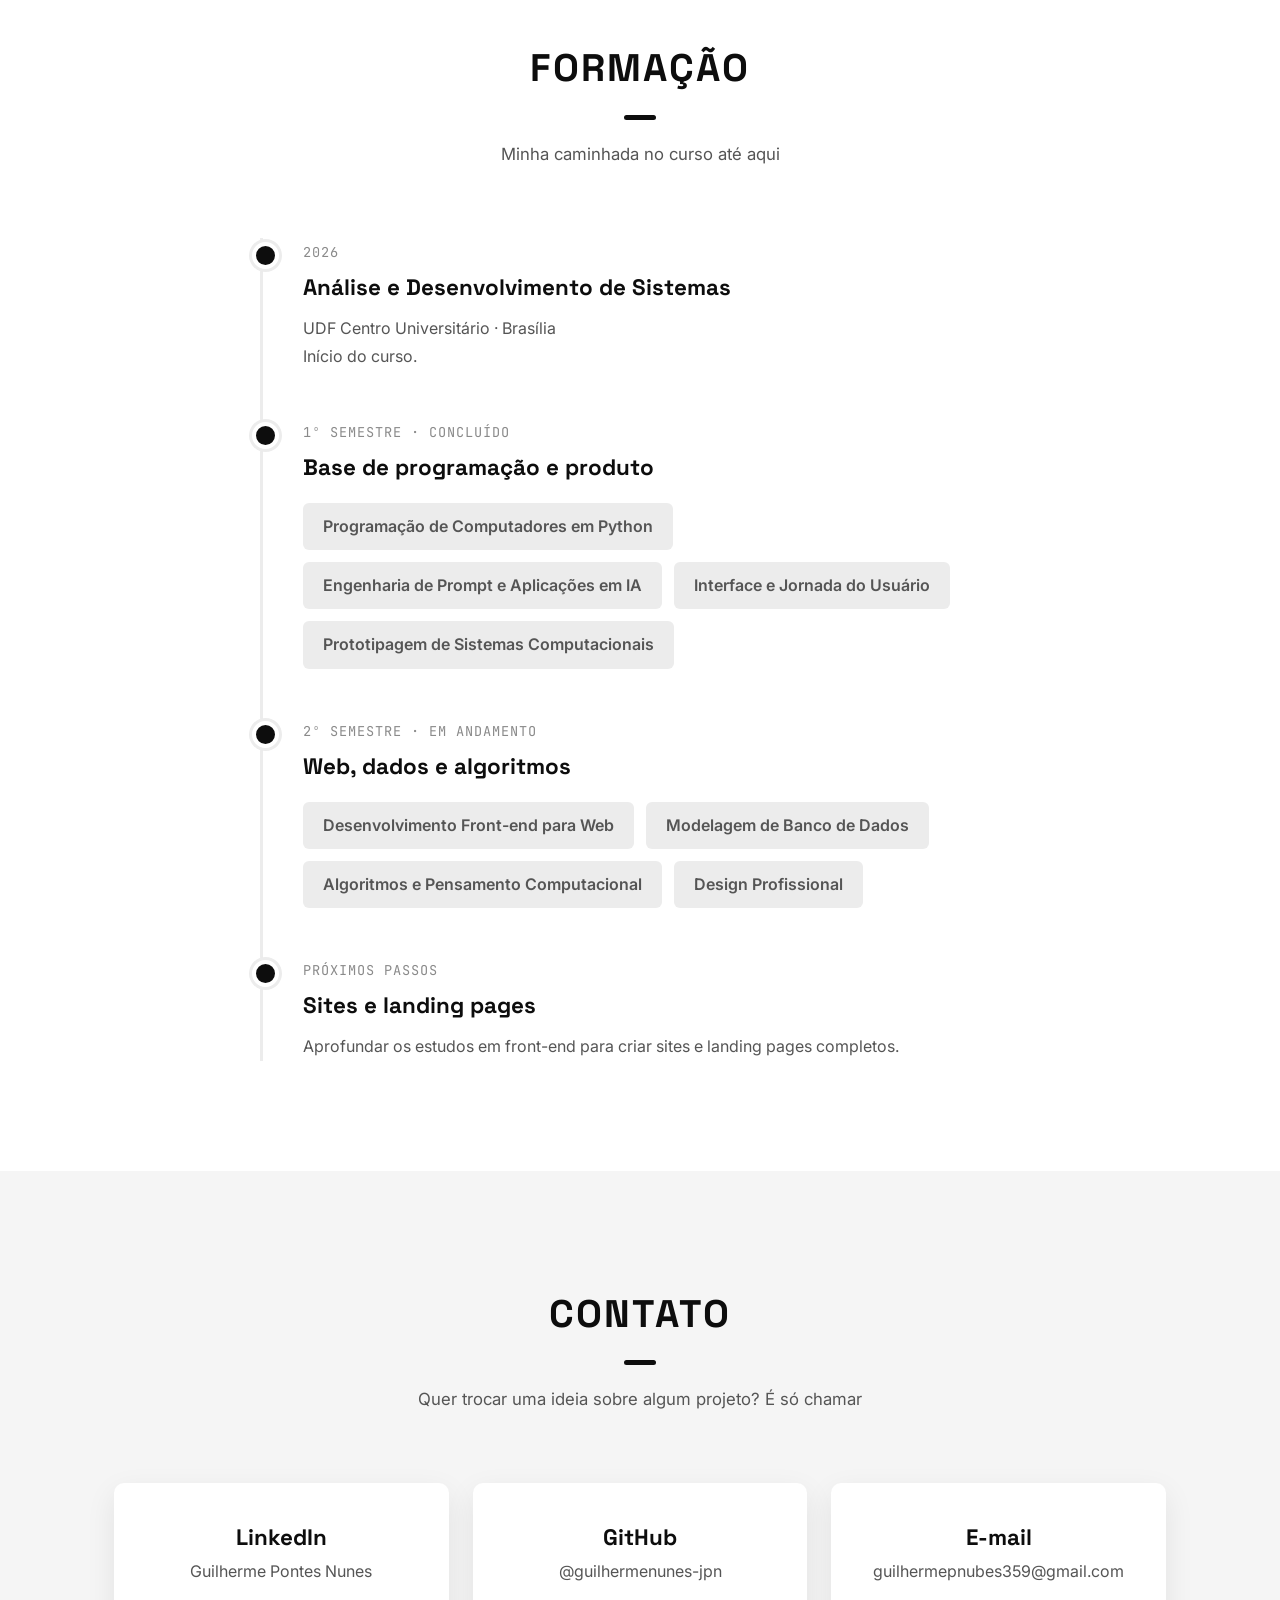
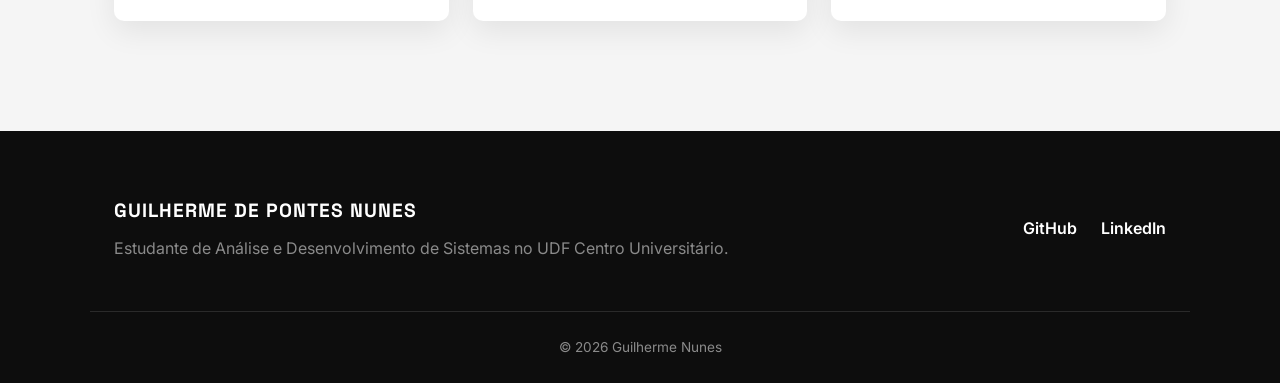
==== commit 73338efe: "Adiciona Projetotech e e-mail de contato" ====
--- a/index.html
+++ b/index.html
@@ -102,6 +102,19 @@
       <p class="subtitulo">Trabalhos que fiz nas disciplinas do curso</p>
 
       <article class="projeto">
+        <div class="capa capa-print"><img src="img/projetotech.jpg" alt="Página inicial do Eventos Tech Brasília 2026, com faixa azul e verde e botões para explorar eventos." width="1280" height="800" loading="lazy"></div>
+        <div class="projeto-info">
+          <p class="materia">Engenharia de Prompt e Aplicações em IA · Avaliativo</p>
+          <h3>Projetotech: Eventos Tech Brasília 2026</h3>
+          <p>Site que reúne eventos de tecnologia gratuitos em Brasília, com lista de eventos, filtros por categoria e os locais onde acontecem.</p>
+          <div class="projeto-links">
+            <a href="projetotech/" class="btn" target="_blank" rel="noopener">Ver site</a>
+            <button type="button" class="btn btn-linha" data-detalhes="d-projetotech">Detalhes</button>
+          </div>
+        </div>
+      </article>
+
+      <article class="projeto">
         <div class="capa capa-print"><img src="img/site-macabro.jpg" alt="Página inicial do Site Macabro, com lua cheia, corvo e morcegos." width="800" height="500" loading="lazy"></div>
         <div class="projeto-info">
           <p class="materia">Desenvolvimento Front-end para Web · Em dupla</p>
@@ -167,18 +180,6 @@
         </div>
       </article>
 
-      <article class="projeto">
-        <div class="capa"><span>IA</span><small>prompt</small></div>
-        <div class="projeto-info">
-          <p class="materia">Engenharia de Prompt e Aplicações em IA</p>
-          <h3>Prompts e automação com IA</h3>
-          <p>Desafios de prompt, programação assistida e automação com IA em notebooks Jupyter.</p>
-          <div class="projeto-links">
-            <a href="https://github.com/guilhermenunes-jpn/engenharia_de_prompt_aplicacoes_ai" class="btn" target="_blank" rel="noopener">Ver projeto</a>
-            <button type="button" class="btn btn-linha" data-detalhes="d-ia">Detalhes</button>
-          </div>
-        </div>
-      </article>
     </div>
   </section>
 
@@ -235,10 +236,10 @@
           <strong>GitHub</strong>
           <span>@guilhermenunes-jpn</span>
         </a>
-        <div class="contato-card contato-breve">
+        <a href="mailto:guilhermepnubes359@gmail.com" class="contato-card">
           <strong>E-mail</strong>
-          <span>em breve</span>
-        </div>
+          <span>guilhermepnubes359@gmail.com</span>
+        </a>
       </div>
     </div>
   </section>
@@ -334,19 +335,21 @@
     <ul class="skills"><li>Python</li><li>VS Code</li></ul>
   </dialog>
 
-  <dialog class="detalhes" id="d-ia" aria-labelledby="t-ia">
-    <button type="button" class="fechar" aria-label="Fechar">&times;</button>
-    <p class="materia">Engenharia de Prompt e Aplicações em IA</p>
-    <h3 id="t-ia">Prompts e automação com IA</h3>
-    <h4>O que eu aprendi</h4>
-    <ul class="aprendi">
-      <li>Escrever prompts claros, com contexto e exemplos</li>
-      <li>Entender o que são tokens e como o modelo lê o texto</li>
-      <li>Usar IA para ajudar a programar</li>
-      <li>Automatizar tarefas com IA em notebooks Jupyter</li>
-    </ul>
-    <h4>Tecnologias</h4>
-    <ul class="skills"><li>IA generativa</li><li>Jupyter</li><li>Python</li><li>GitHub</li></ul>
+  <dialog class="detalhes" id="d-projetotech" aria-labelledby="t-projetotech">
+    <button type="button" class="fechar" aria-label="Fechar">&times;</button>
+    <img src="img/projetotech.jpg" alt="Página inicial do Eventos Tech Brasília 2026" loading="lazy">
+    <p class="materia">Engenharia de Prompt e Aplicações em IA · Avaliativo</p>
+    <h3 id="t-projetotech">Projetotech: Eventos Tech Brasília 2026</h3>
+    <h4>O que eu aprendi</h4>
+    <ul class="aprendi">
+      <li>Planejar um projeto a partir de um problema real: achar eventos de tecnologia gratuitos em Brasília</li>
+      <li>Usar IA para apoiar a criação do site, escrevendo bons prompts</li>
+      <li>Montar uma página com menu para celular, cartões de eventos, filtros e lista de locais</li>
+      <li>Fazer animações ao rolar a página com JavaScript</li>
+      <li>Documentar o projeto num Leia-me com objetivos, funcionalidades e tecnologias</li>
+    </ul>
+    <h4>Tecnologias</h4>
+    <ul class="skills"><li>HTML</li><li>CSS</li><li>JavaScript</li><li>IA generativa</li></ul>
   </dialog>
 </body>
 </html>
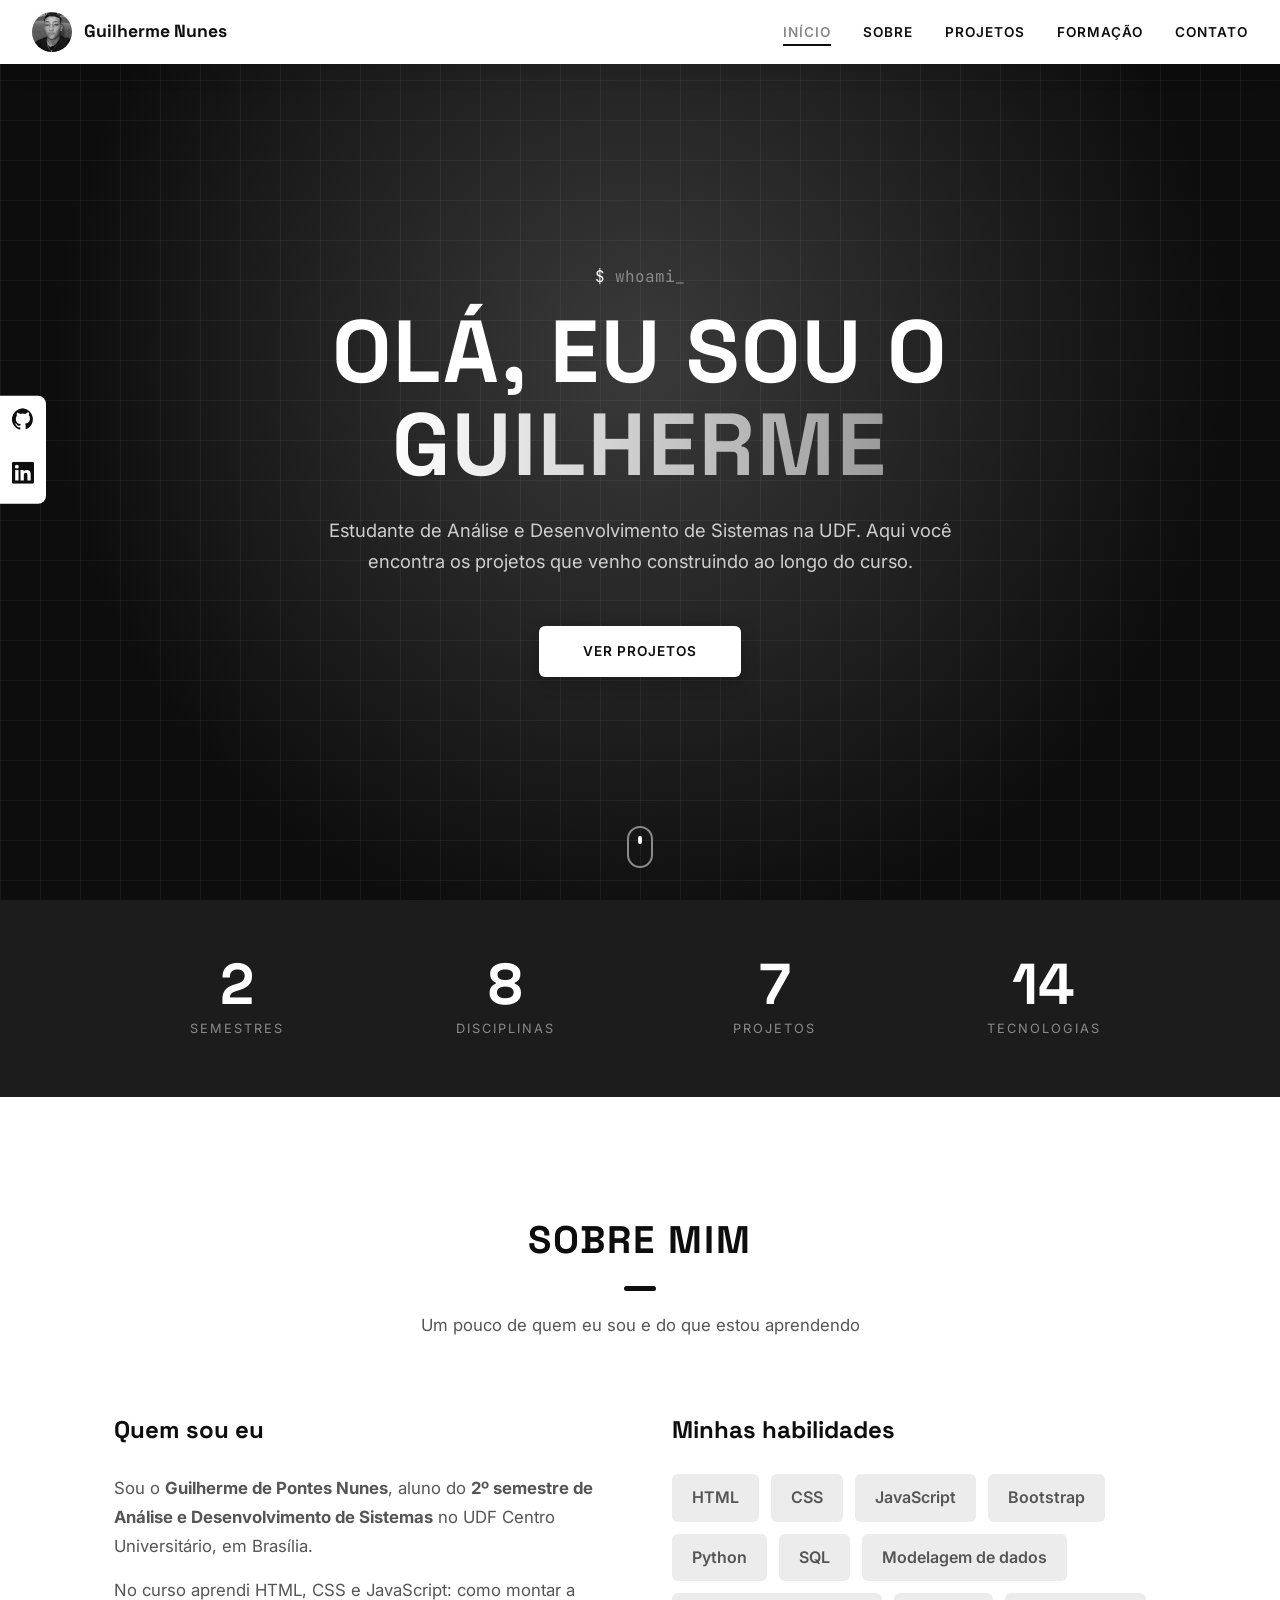
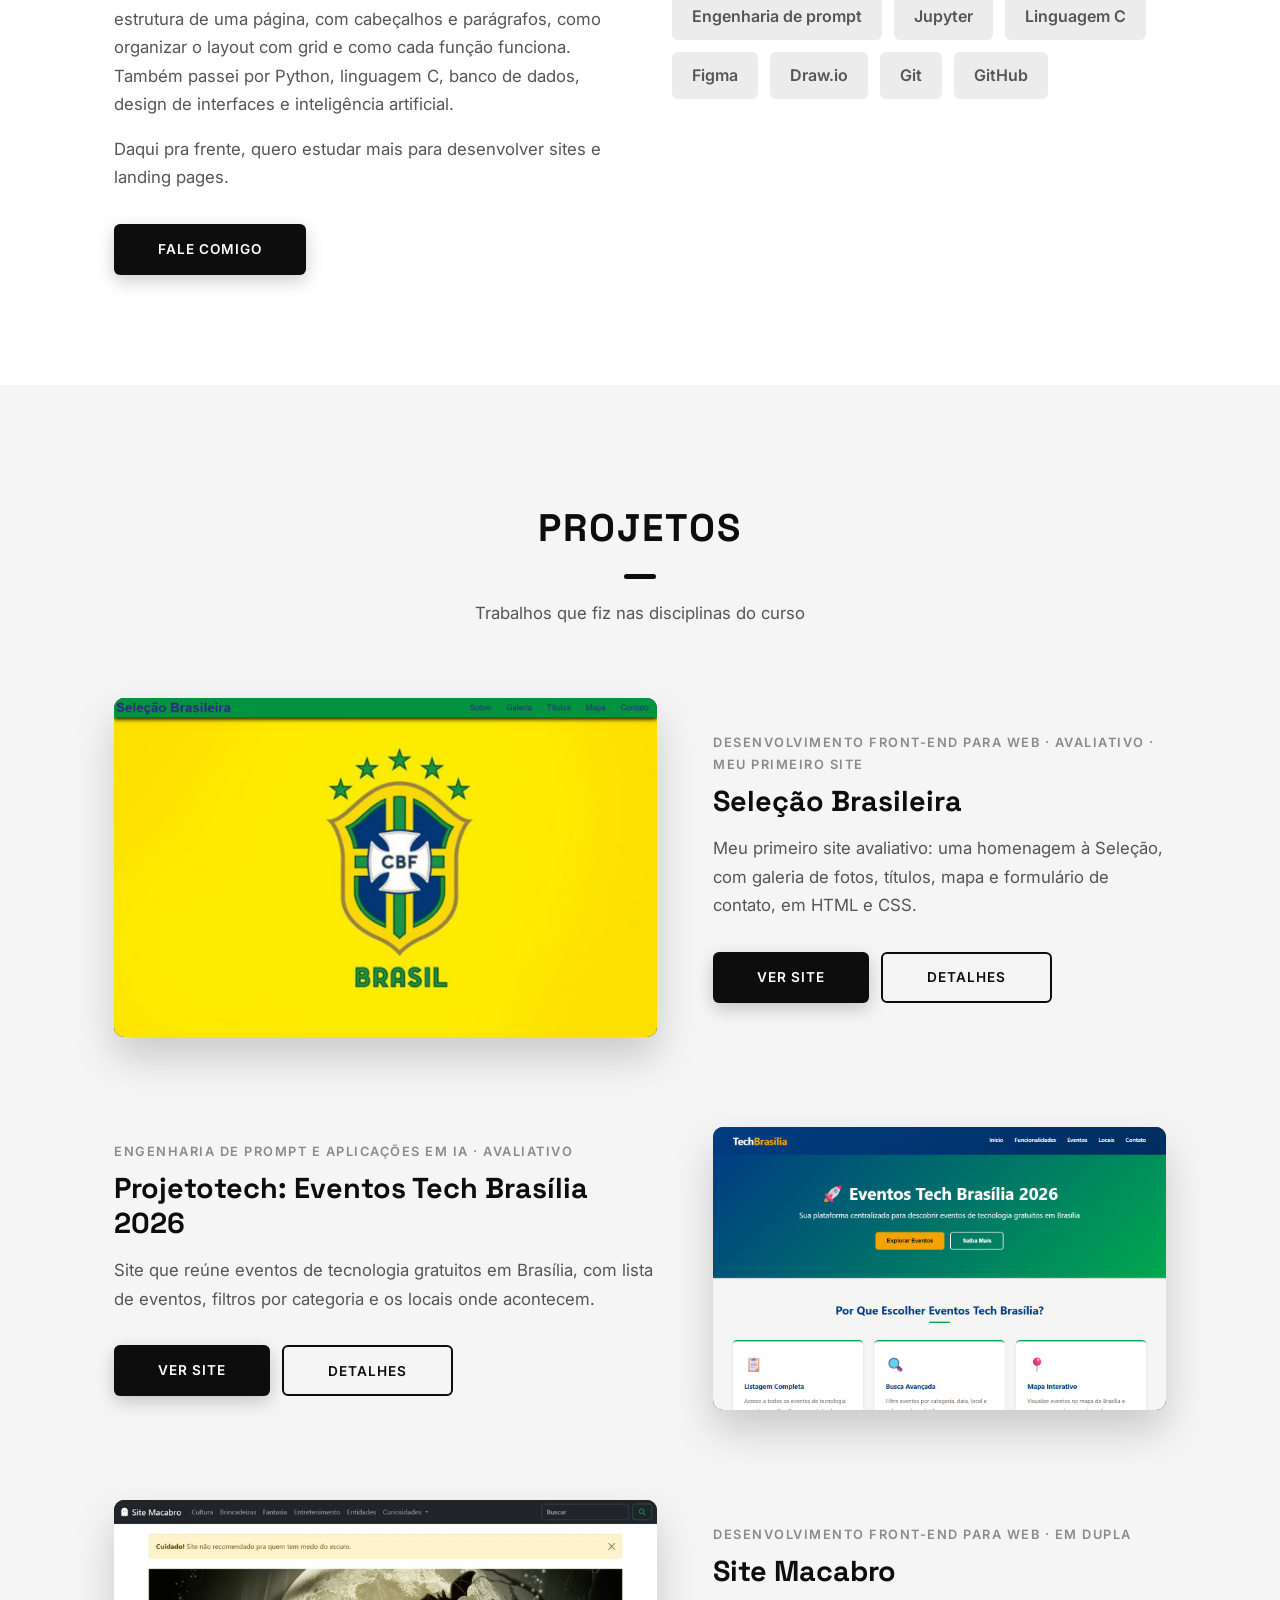
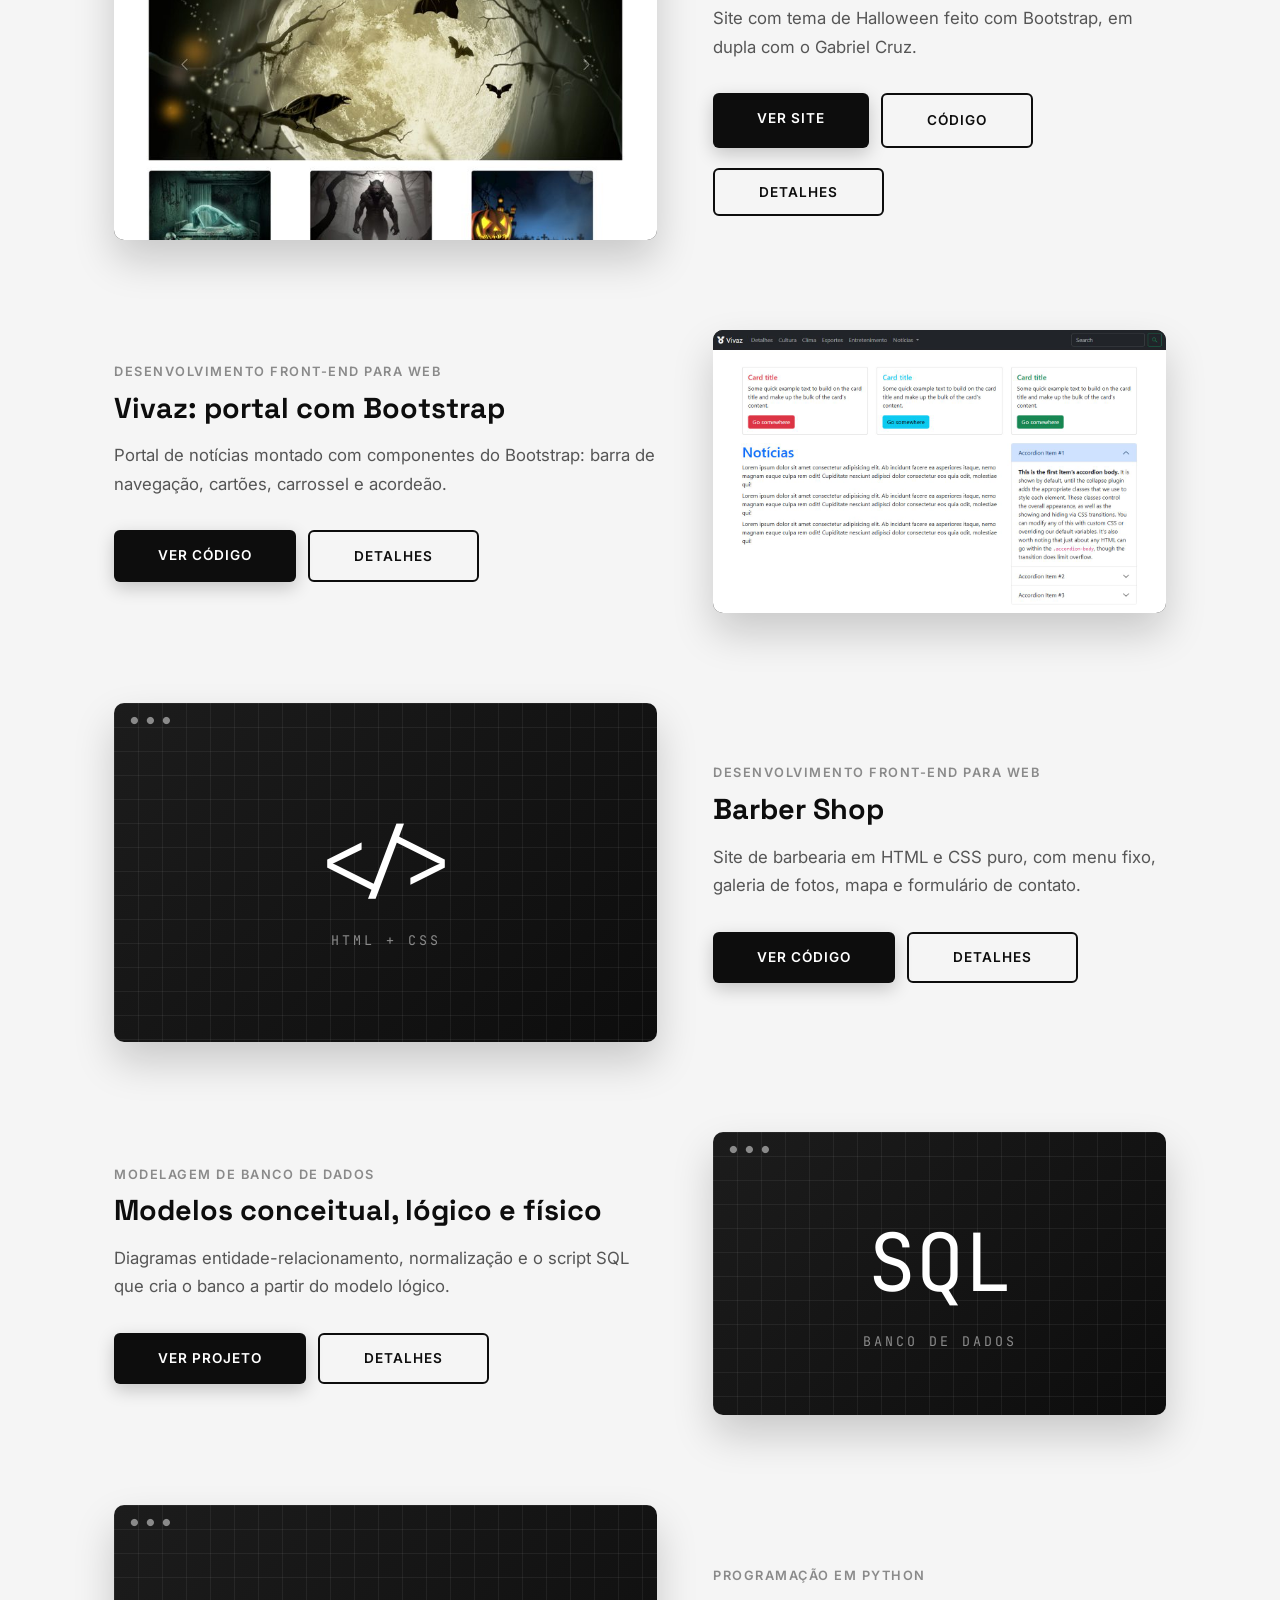
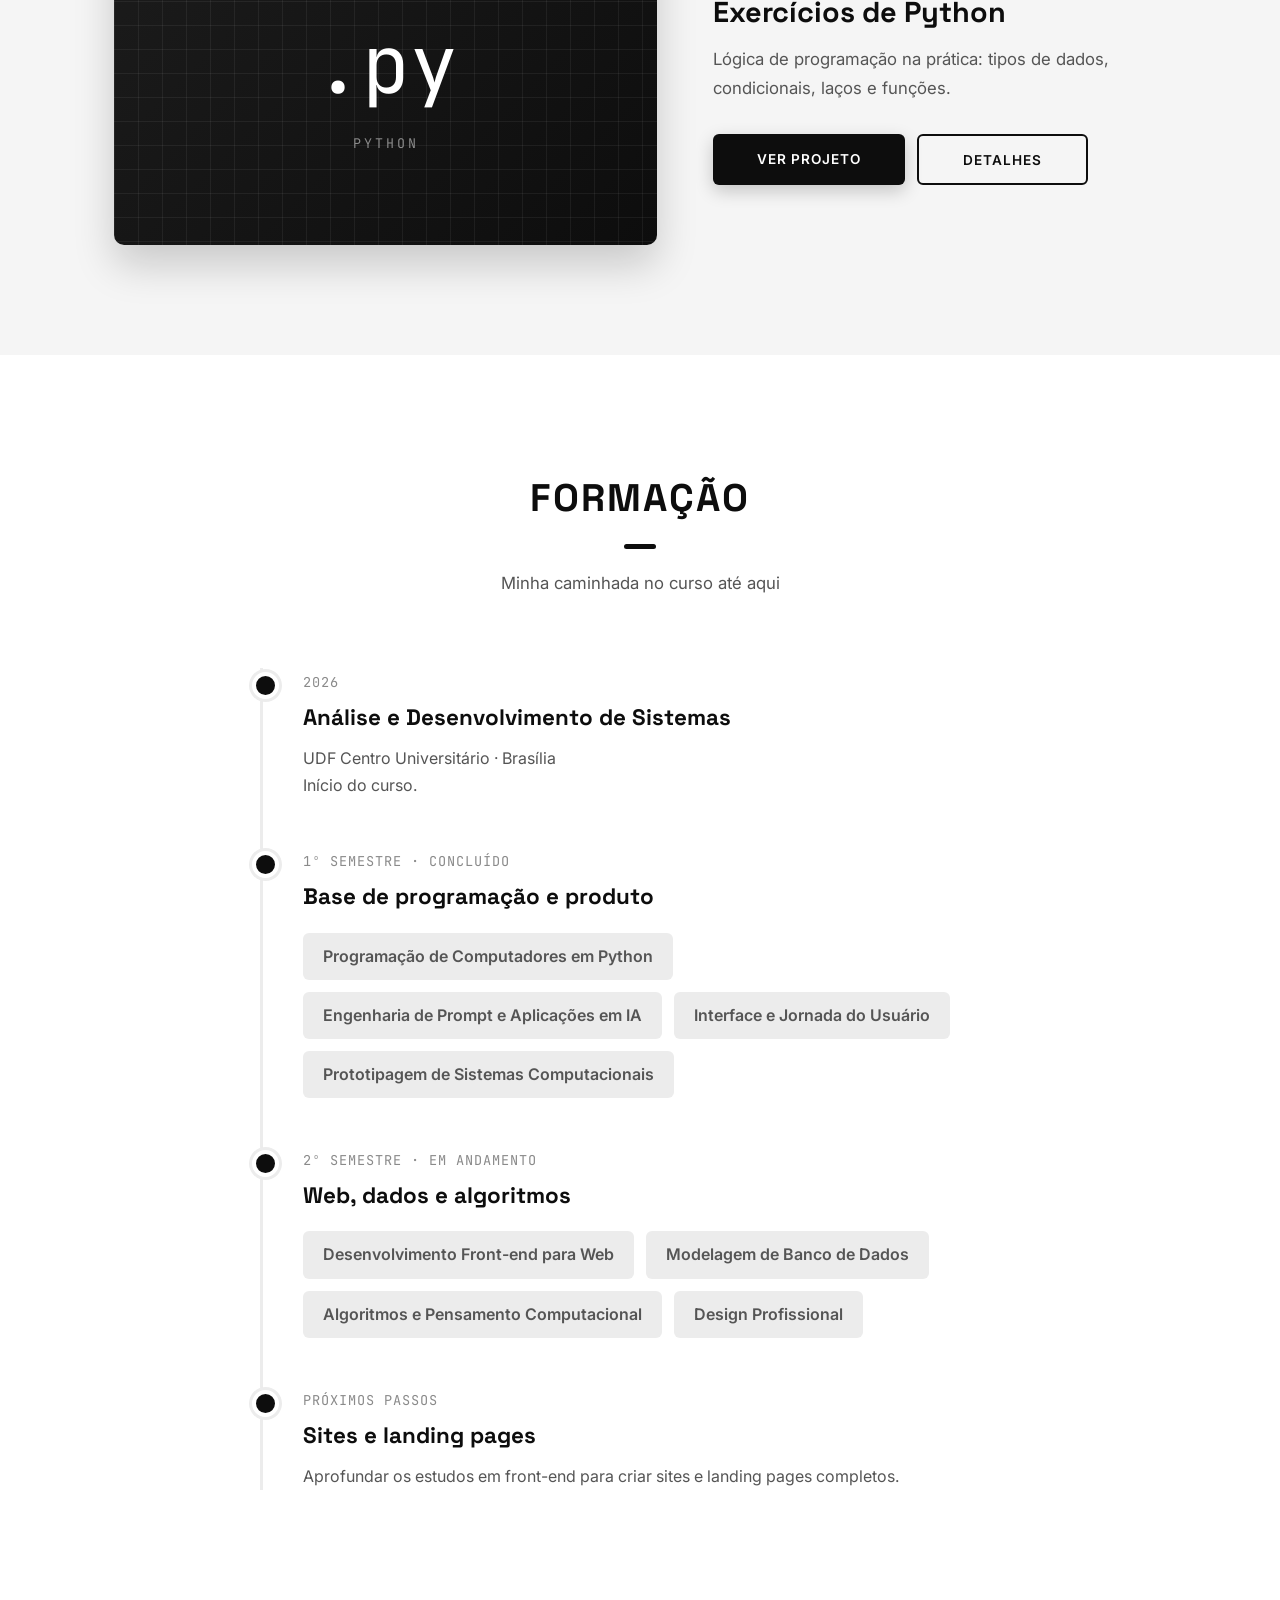
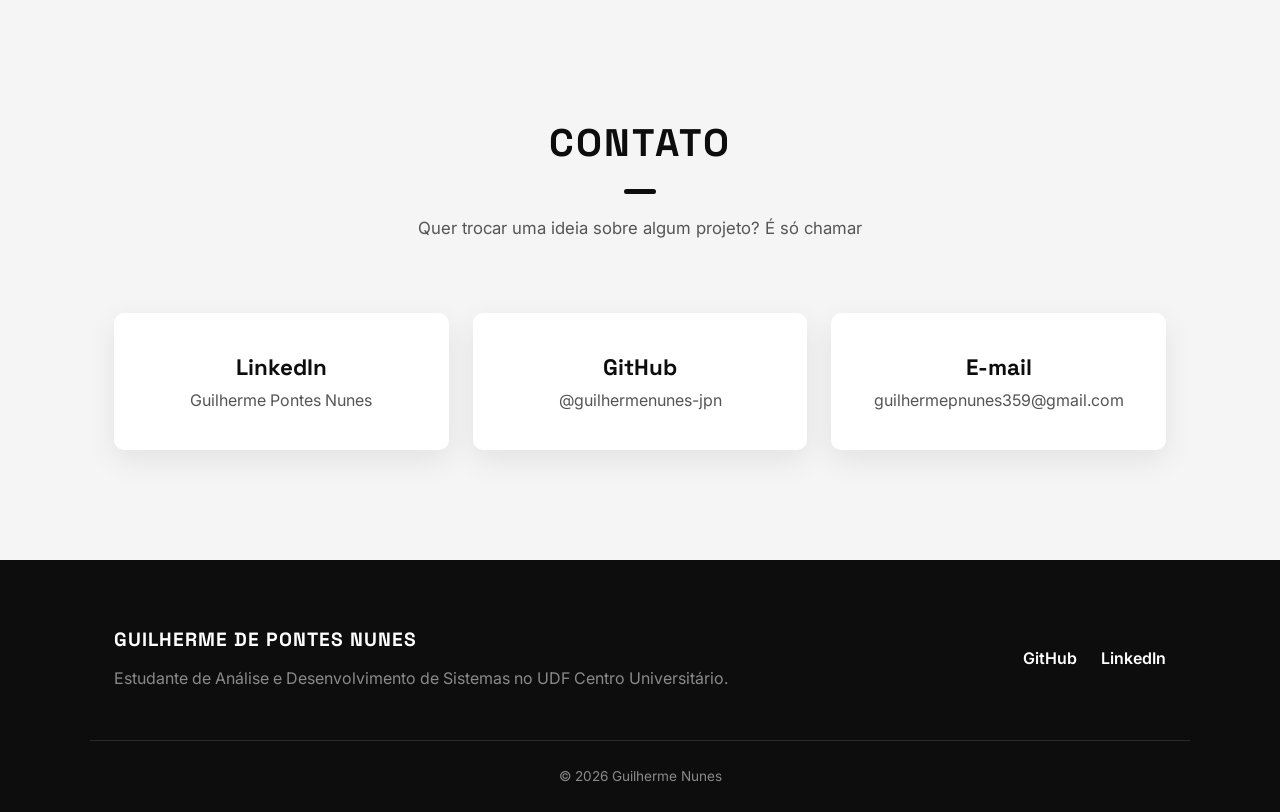
==== commit fcaccac9: "Adiciona o site da Seleção Brasileira e corrige o e-mail" ====
--- a/index.html
+++ b/index.html
@@ -56,7 +56,7 @@
     <div class="container numeros-grade">
       <div><strong data-alvo="2">2</strong><span>semestres</span></div>
       <div><strong data-alvo="8">8</strong><span>disciplinas</span></div>
-      <div><strong data-alvo="6">6</strong><span>projetos</span></div>
+      <div><strong data-alvo="7">7</strong><span>projetos</span></div>
       <div><strong data-alvo="14">14</strong><span>tecnologias</span></div>
     </div>
   </section>
@@ -100,6 +100,19 @@
     <div class="container">
       <h2 class="titulo">Projetos</h2>
       <p class="subtitulo">Trabalhos que fiz nas disciplinas do curso</p>
+
+      <article class="projeto">
+        <div class="capa capa-print"><img src="img/selecao.jpg" alt="Página inicial do site da Seleção Brasileira, com menu verde e o escudo da CBF em fundo amarelo." width="1280" height="800" loading="lazy"></div>
+        <div class="projeto-info">
+          <p class="materia">Desenvolvimento Front-end para Web · Avaliativo · Meu primeiro site</p>
+          <h3>Seleção Brasileira</h3>
+          <p>Meu primeiro site avaliativo: uma homenagem à Seleção, com galeria de fotos, títulos, mapa e formulário de contato, em HTML e CSS.</p>
+          <div class="projeto-links">
+            <a href="selecao/" class="btn" target="_blank" rel="noopener">Ver site</a>
+            <button type="button" class="btn btn-linha" data-detalhes="d-selecao">Detalhes</button>
+          </div>
+        </div>
+      </article>
 
       <article class="projeto">
         <div class="capa capa-print"><img src="img/projetotech.jpg" alt="Página inicial do Eventos Tech Brasília 2026, com faixa azul e verde e botões para explorar eventos." width="1280" height="800" loading="lazy"></div>
@@ -236,9 +249,9 @@
           <strong>GitHub</strong>
           <span>@guilhermenunes-jpn</span>
         </a>
-        <a href="mailto:guilhermepnubes359@gmail.com" class="contato-card">
+        <a href="mailto:guilhermepnunes359@gmail.com" class="contato-card">
           <strong>E-mail</strong>
-          <span>guilhermepnubes359@gmail.com</span>
+          <span>guilhermepnunes359@gmail.com</span>
         </a>
       </div>
     </div>
@@ -258,6 +271,23 @@
     <p class="copy">© 2026 Guilherme Nunes</p>
   </footer>
 
+  <dialog class="detalhes" id="d-selecao" aria-labelledby="t-selecao">
+    <button type="button" class="fechar" aria-label="Fechar">&times;</button>
+    <img src="img/selecao.jpg" alt="Página inicial do site da Seleção Brasileira" loading="lazy">
+    <p class="materia">Desenvolvimento Front-end para Web · Avaliativo</p>
+    <h3 id="t-selecao">Seleção Brasileira</h3>
+    <h4>O que eu aprendi</h4>
+    <ul class="aprendi">
+      <li>Estruturar uma página com cabeçalho, menu e seções</li>
+      <li>Ligar o menu às seções da própria página com links por id</li>
+      <li>Colocar imagens, uma imagem de capa e um mapa do Google Maps com iframe</li>
+      <li>Criar um formulário de contato com campos de nome, e-mail e mensagem</li>
+      <li>Estilizar tudo com um arquivo CSS separado, nas cores da Seleção</li>
+    </ul>
+    <h4>Tecnologias</h4>
+    <ul class="skills"><li>HTML</li><li>CSS</li><li>Google Maps</li></ul>
+  </dialog>
+
   <dialog class="detalhes" id="d-macabro" aria-labelledby="t-macabro">
     <button type="button" class="fechar" aria-label="Fechar">&times;</button>
     <img src="img/site-macabro.jpg" alt="Página inicial do Site Macabro" loading="lazy">
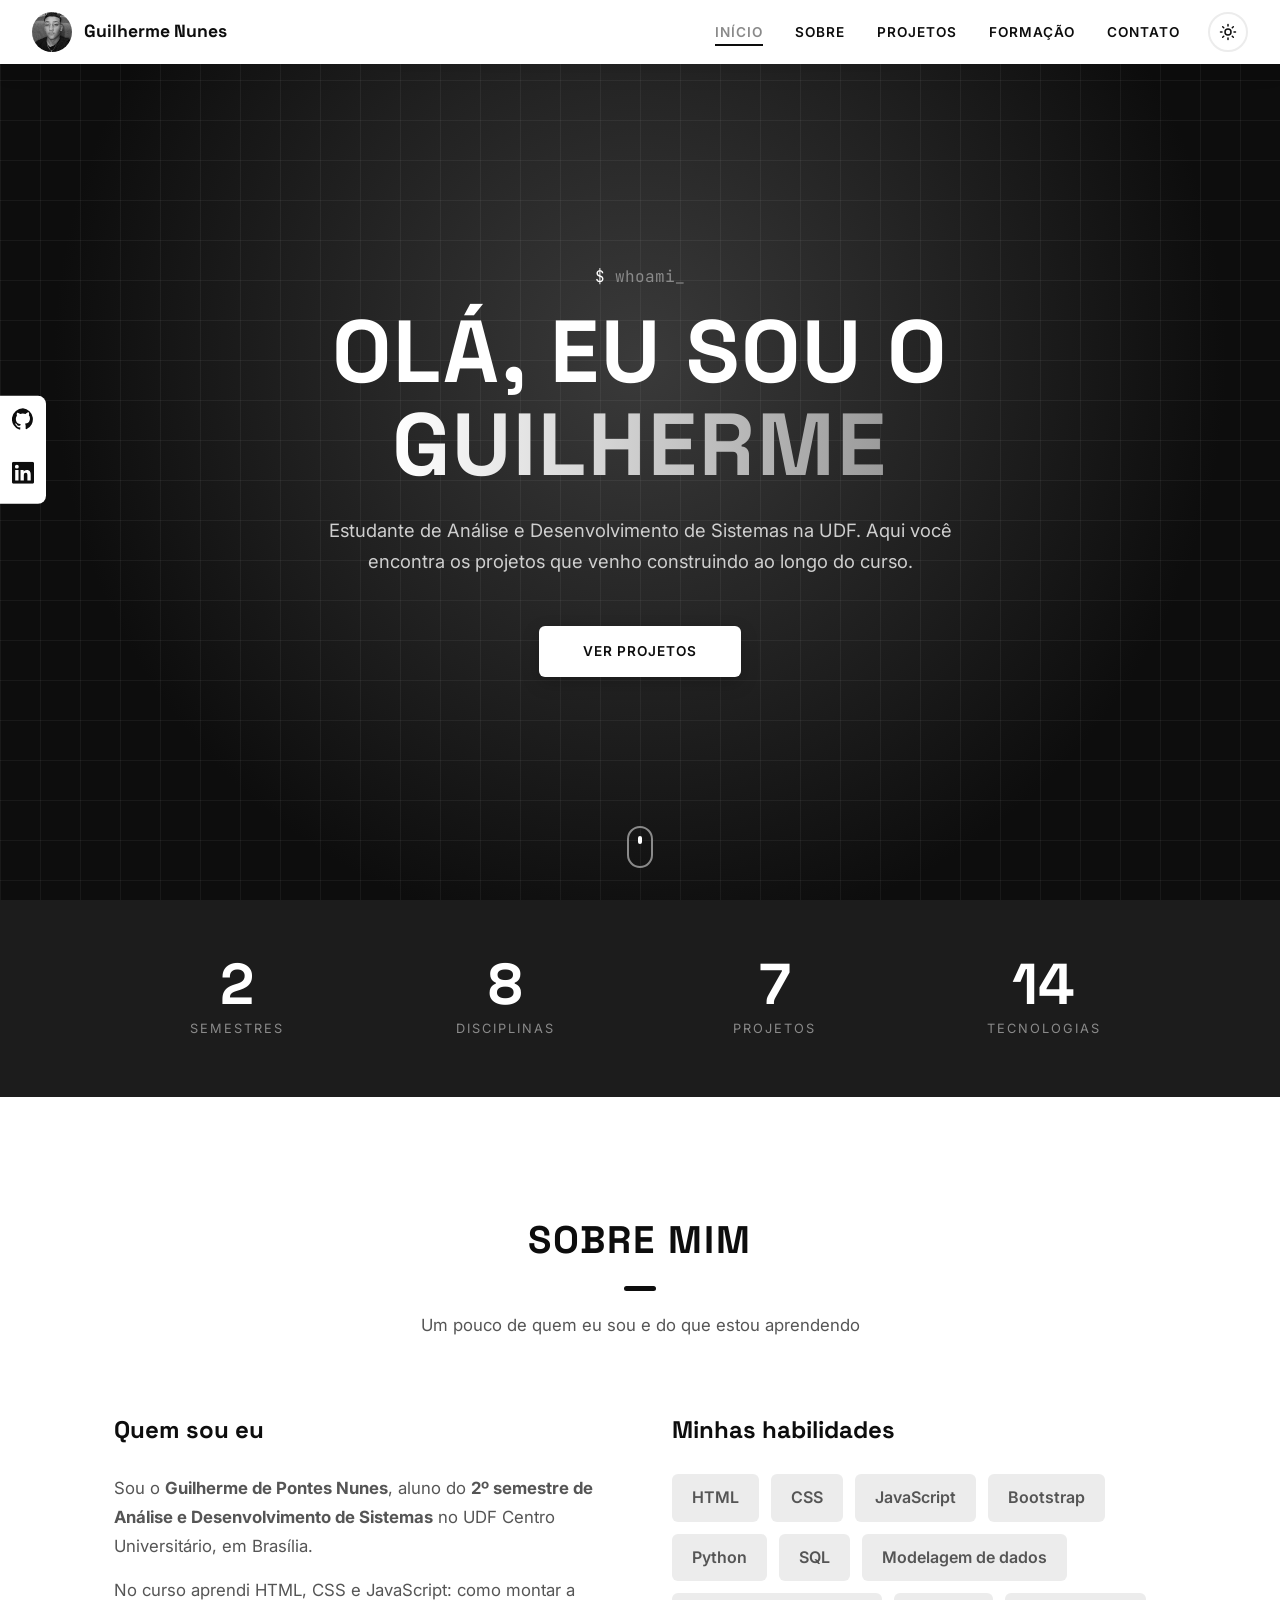
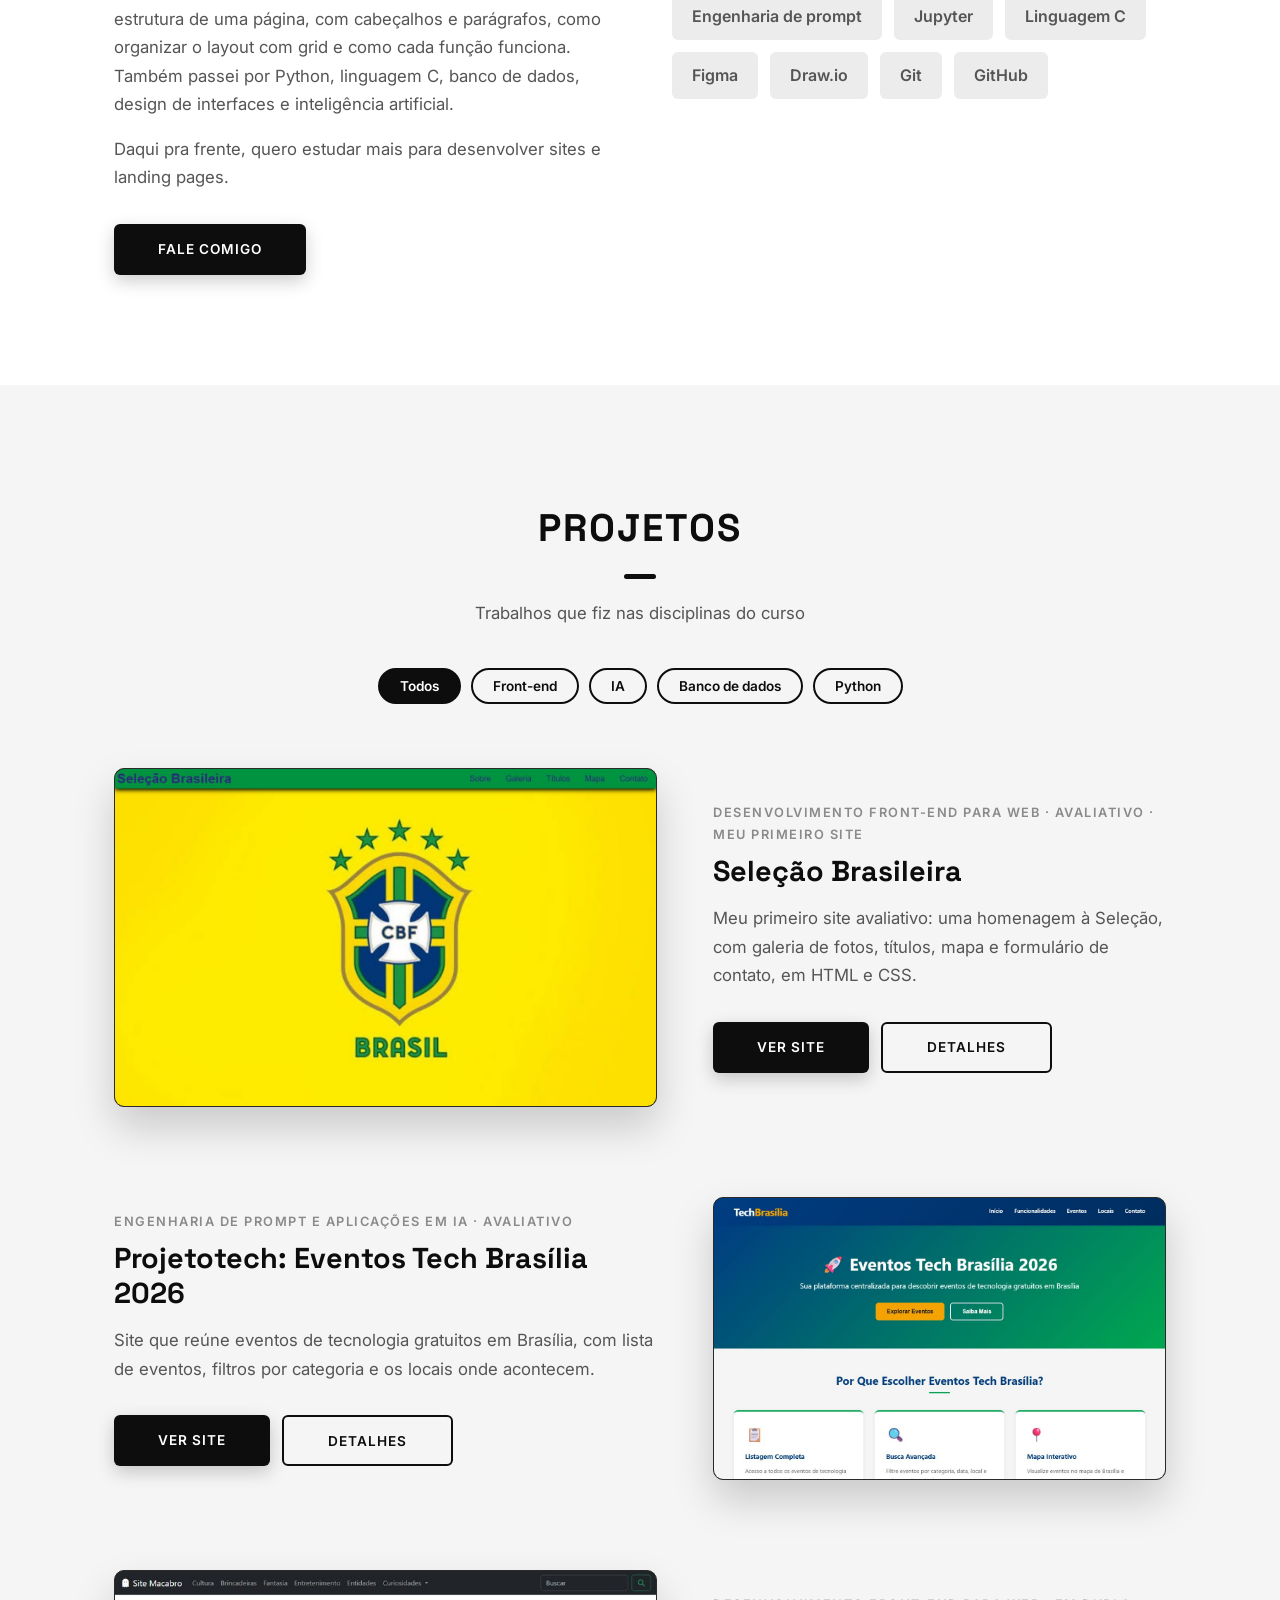
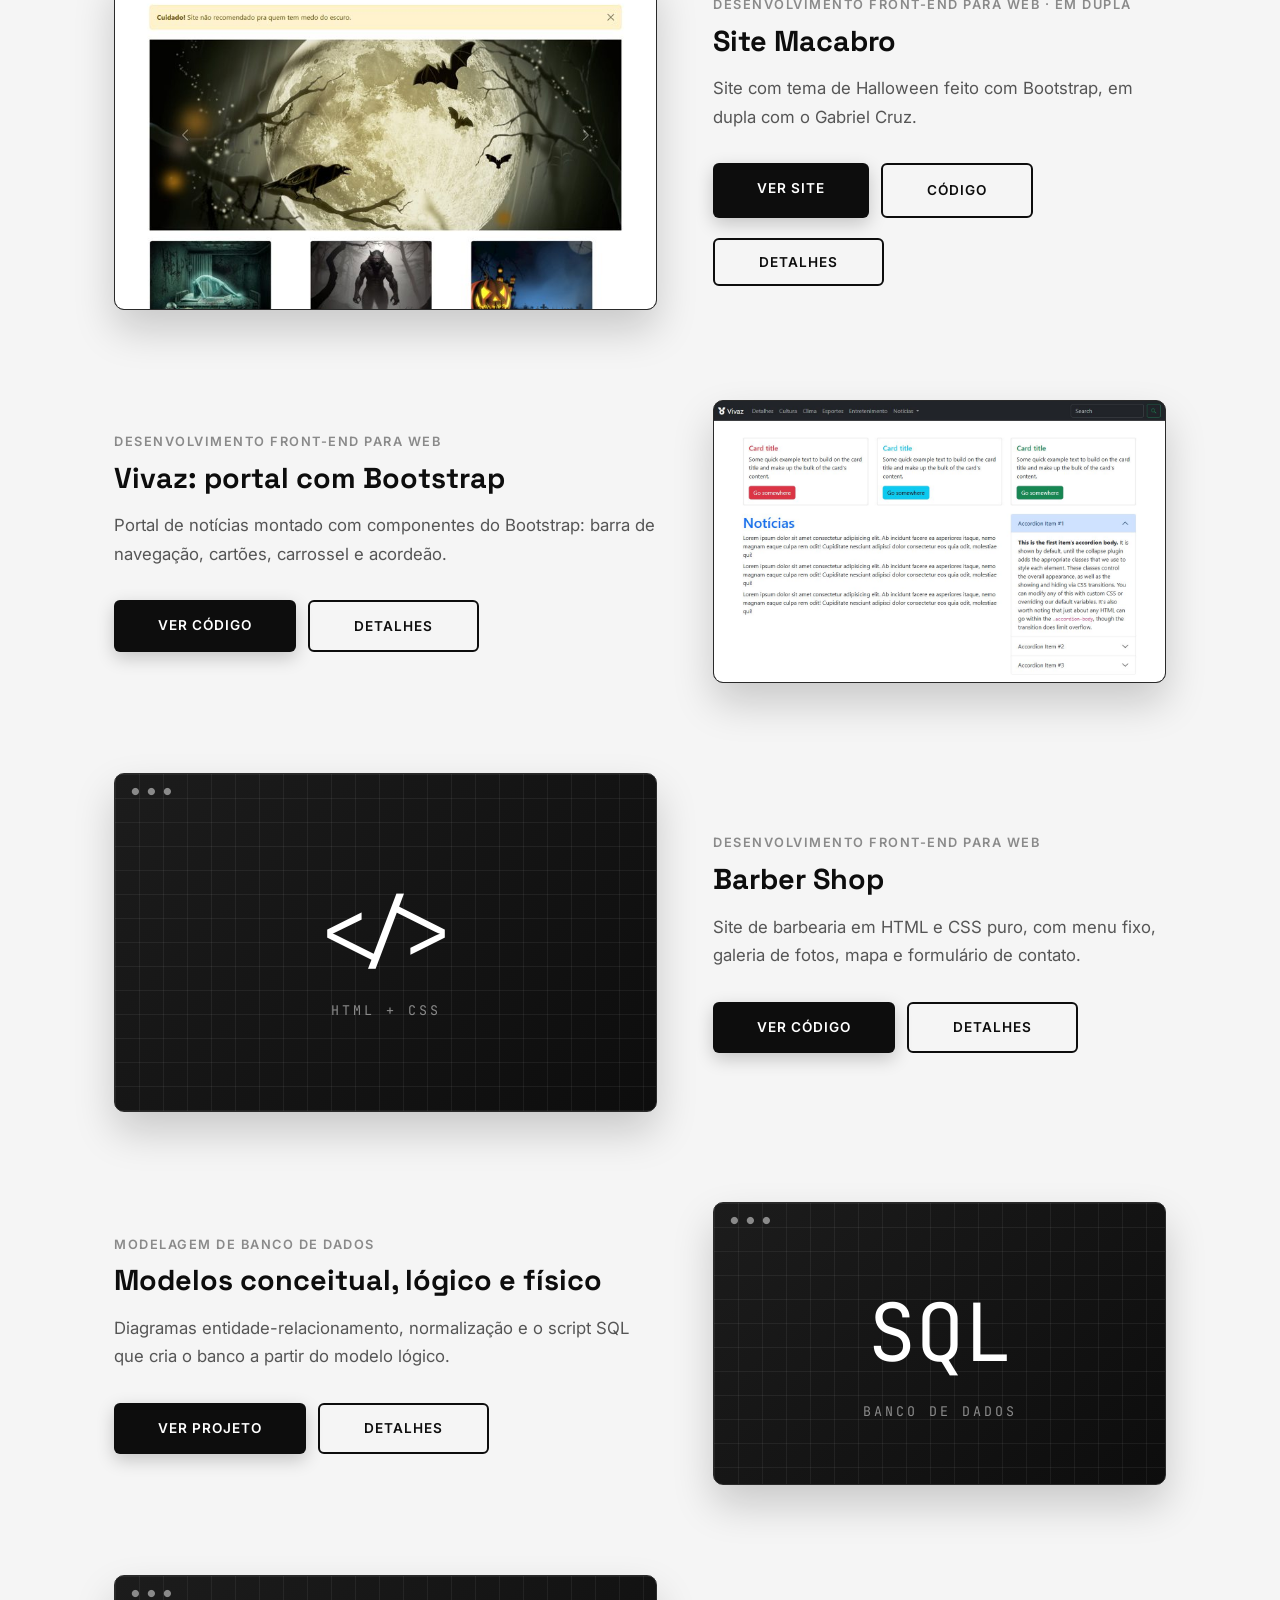
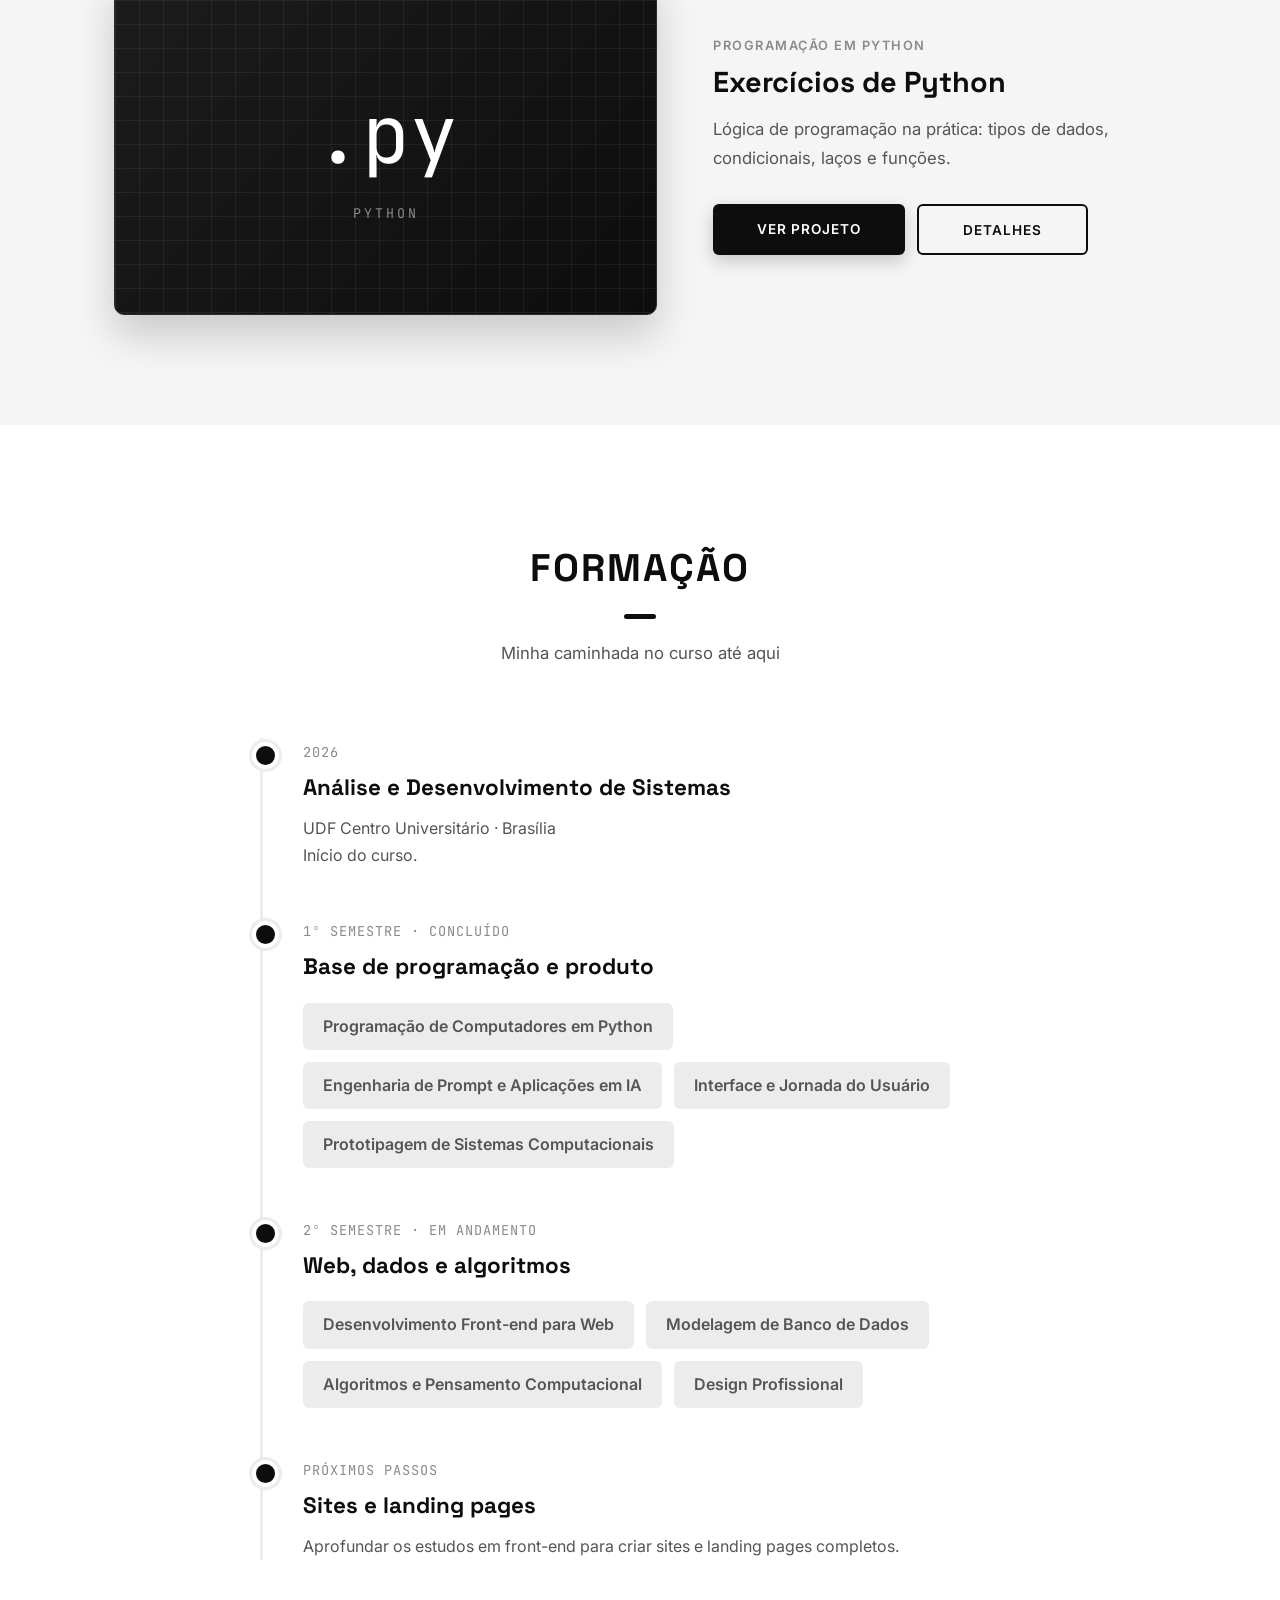
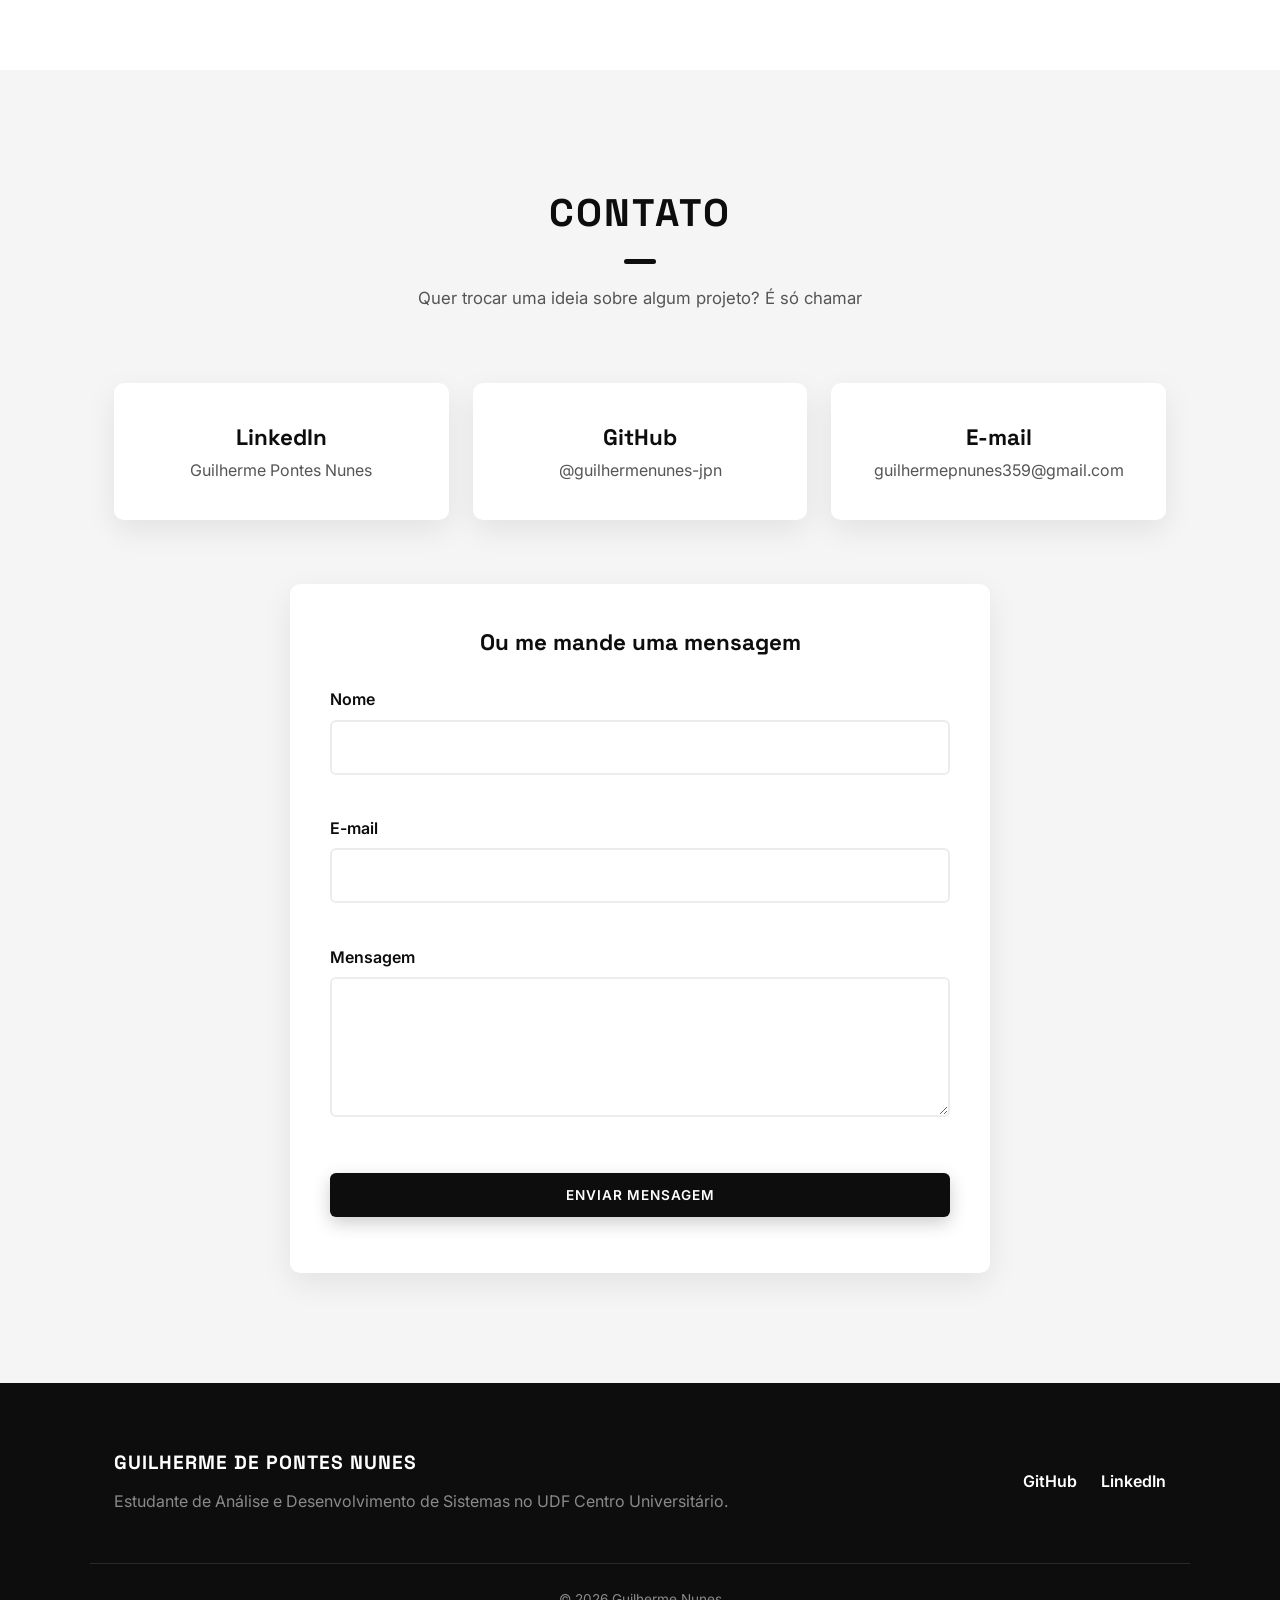
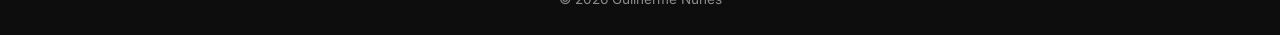
==== commit d28ea1ff: "Adiciona filtro de projetos, formulário com validação, modo escuro e README" ====
--- a/index.html
+++ b/index.html
@@ -16,7 +16,12 @@
   <meta property="og:image" content="https://guilhermenunes-jpn.github.io/portfolio/img/og.jpg">
   <meta property="og:url" content="https://guilhermenunes-jpn.github.io/portfolio/">
   <meta name="twitter:card" content="summary_large_image">
-  <script>document.documentElement.classList.add("js")</script>
+  <script>
+    document.documentElement.classList.add("js");
+    let temaSalvo = null;
+    try { temaSalvo = localStorage.getItem("tema"); } catch (e) {}
+    document.documentElement.dataset.tema = temaSalvo || (matchMedia("(prefers-color-scheme: dark)").matches ? "escuro" : "claro");
+  </script>
   <script src="script.js" defer></script>
 </head>
 <body>
@@ -25,6 +30,7 @@
       <img src="img/guilherme.jpg" alt="" width="40" height="40">
       <span>Guilherme Nunes</span>
     </a>
+    <div class="topo-direita">
     <nav>
       <a href="#inicio">Início</a>
       <a href="#sobre">Sobre</a>
@@ -32,6 +38,11 @@
       <a href="#formacao">Formação</a>
       <a href="#contato">Contato</a>
     </nav>
+    <button type="button" class="tema" aria-label="Alternar modo escuro">
+      <svg class="sol" viewBox="0 0 24 24" width="18" height="18" fill="none" stroke="currentColor" stroke-width="2" stroke-linecap="round"><circle cx="12" cy="12" r="4"/><path d="M12 2v2M12 20v2M4.9 4.9l1.4 1.4M17.7 17.7l1.4 1.4M2 12h2M20 12h2M4.9 19.1l1.4-1.4M17.7 6.3l1.4-1.4"/></svg>
+      <svg class="lua" viewBox="0 0 24 24" width="18" height="18" fill="none" stroke="currentColor" stroke-width="2" stroke-linecap="round" stroke-linejoin="round"><path d="M21 12.8A9 9 0 1 1 11.2 3a7 7 0 0 0 9.8 9.8Z"/></svg>
+    </button>
+    </div>
   </header>
 
   <section id="inicio" class="hero">
@@ -100,8 +111,15 @@
     <div class="container">
       <h2 class="titulo">Projetos</h2>
       <p class="subtitulo">Trabalhos que fiz nas disciplinas do curso</p>
-
-      <article class="projeto">
+      <div class="filtros" role="group" aria-label="Filtrar projetos">
+        <button type="button" class="filtro" data-filtro="todos" aria-pressed="true">Todos</button>
+        <button type="button" class="filtro" data-filtro="front" aria-pressed="false">Front-end</button>
+        <button type="button" class="filtro" data-filtro="ia" aria-pressed="false">IA</button>
+        <button type="button" class="filtro" data-filtro="banco" aria-pressed="false">Banco de dados</button>
+        <button type="button" class="filtro" data-filtro="python" aria-pressed="false">Python</button>
+      </div>
+
+      <article class="projeto" data-categoria="front">
         <div class="capa capa-print"><img src="img/selecao.jpg" alt="Página inicial do site da Seleção Brasileira, com menu verde e o escudo da CBF em fundo amarelo." width="1280" height="800" loading="lazy"></div>
         <div class="projeto-info">
           <p class="materia">Desenvolvimento Front-end para Web · Avaliativo · Meu primeiro site</p>
@@ -114,7 +132,7 @@
         </div>
       </article>
 
-      <article class="projeto">
+      <article class="projeto invertido" data-categoria="ia">
         <div class="capa capa-print"><img src="img/projetotech.jpg" alt="Página inicial do Eventos Tech Brasília 2026, com faixa azul e verde e botões para explorar eventos." width="1280" height="800" loading="lazy"></div>
         <div class="projeto-info">
           <p class="materia">Engenharia de Prompt e Aplicações em IA · Avaliativo</p>
@@ -127,7 +145,7 @@
         </div>
       </article>
 
-      <article class="projeto">
+      <article class="projeto" data-categoria="front">
         <div class="capa capa-print"><img src="img/site-macabro.jpg" alt="Página inicial do Site Macabro, com lua cheia, corvo e morcegos." width="800" height="500" loading="lazy"></div>
         <div class="projeto-info">
           <p class="materia">Desenvolvimento Front-end para Web · Em dupla</p>
@@ -141,7 +159,7 @@
         </div>
       </article>
 
-      <article class="projeto">
+      <article class="projeto invertido" data-categoria="front">
         <div class="capa capa-print"><img src="img/vivaz.jpg" alt="Portal de notícias Vivaz feito com Bootstrap, com menu escuro, cartões coloridos e seção de notícias." width="1280" height="800" loading="lazy"></div>
         <div class="projeto-info">
           <p class="materia">Desenvolvimento Front-end para Web</p>
@@ -154,7 +172,7 @@
         </div>
       </article>
 
-      <article class="projeto">
+      <article class="projeto" data-categoria="front">
         <div class="capa"><span>&lt;/&gt;</span><small>html + css</small></div>
         <div class="projeto-info">
           <p class="materia">Desenvolvimento Front-end para Web</p>
@@ -167,7 +185,7 @@
         </div>
       </article>
 
-      <article class="projeto">
+      <article class="projeto invertido" data-categoria="banco">
         <div class="capa"><span>SQL</span><small>banco de dados</small></div>
         <div class="projeto-info">
           <p class="materia">Modelagem de Banco de Dados</p>
@@ -180,7 +198,7 @@
         </div>
       </article>
 
-      <article class="projeto">
+      <article class="projeto" data-categoria="python">
         <div class="capa"><span>.py</span><small>python</small></div>
         <div class="projeto-info">
           <p class="materia">Programação em Python</p>
@@ -254,6 +272,27 @@
           <span>guilhermepnunes359@gmail.com</span>
         </a>
       </div>
+
+      <form class="form-contato" action="mailto:guilhermepnunes359@gmail.com" method="post" enctype="text/plain">
+        <h3>Ou me mande uma mensagem</h3>
+        <div class="campo">
+          <label for="nome">Nome</label>
+          <input type="text" id="nome" name="nome" autocomplete="name" required minlength="2" aria-describedby="erro-nome">
+          <p class="erro" id="erro-nome" aria-live="polite"></p>
+        </div>
+        <div class="campo">
+          <label for="email">E-mail</label>
+          <input type="email" id="email" name="email" autocomplete="email" required aria-describedby="erro-email">
+          <p class="erro" id="erro-email" aria-live="polite"></p>
+        </div>
+        <div class="campo">
+          <label for="mensagem">Mensagem</label>
+          <textarea id="mensagem" name="mensagem" required minlength="10" aria-describedby="erro-mensagem"></textarea>
+          <p class="erro" id="erro-mensagem" aria-live="polite"></p>
+        </div>
+        <button type="submit" class="btn">Enviar mensagem</button>
+        <p class="form-status" aria-live="polite"></p>
+      </form>
     </div>
   </section>
 
--- a/style.css
+++ b/style.css
@@ -1,4 +1,13 @@
 :root {
+  --fundo: #ffffff;
+  --fundo-2: #f5f5f5;
+  --superficie: #ffffff;
+  --texto: #555;
+  --forte: #0d0d0d;
+  --contra: #ffffff;
+  --chip: #ececec;
+  --erro: #b3261e;
+  color-scheme: light;
   --preto: #0d0d0d;
   --grafite: #1c1c1c;
   --cinza-escuro: #555;
@@ -13,12 +22,13 @@
 
 body {
   font-family: "Inter", system-ui, sans-serif;
-  color: var(--cinza-escuro);
-  background: var(--branco);
+  color: var(--texto);
+  background: var(--fundo);
   line-height: 1.7;
-}
-
-h1, h2, h3, h4 { font-family: "Space Grotesk", sans-serif; color: var(--preto); }
+  transition: background 0.3s, color 0.3s;
+}
+
+h1, h2, h3, h4 { font-family: "Space Grotesk", sans-serif; color: var(--forte); }
 
 a { color: inherit; text-decoration: none; }
 
@@ -31,12 +41,12 @@
   justify-content: space-between;
   align-items: center;
   padding: 12px 32px;
-  background: var(--branco);
+  background: var(--superficie);
   box-shadow: 0 6px 24px rgba(0, 0, 0, 0.08);
   z-index: 10;
 }
 
-.marca { display: flex; align-items: center; gap: 12px; font-family: "Space Grotesk", sans-serif; font-weight: 700; color: var(--preto); font-size: 1.1rem; }
+.marca { display: flex; align-items: center; gap: 12px; font-family: "Space Grotesk", sans-serif; font-weight: 700; color: var(--forte); font-size: 1.1rem; }
 .marca img { border-radius: 50%; filter: grayscale(100%); }
 
 nav a {
@@ -45,7 +55,7 @@
   font-size: 0.85rem;
   text-transform: uppercase;
   letter-spacing: 1px;
-  color: var(--preto);
+  color: var(--forte);
   transition: color 0.2s;
 }
 
@@ -94,8 +104,8 @@
   display: inline-block;
   padding: 14px 44px;
   margin-top: 8px;
-  background: var(--preto);
-  color: var(--branco);
+  background: var(--forte);
+  color: var(--contra);
   font-weight: 600;
   text-transform: uppercase;
   letter-spacing: 1px;
@@ -148,7 +158,7 @@
 }
 
 .secao { padding: 110px 0; }
-.secao-cinza { background: #f5f5f5; }
+.secao-cinza { background: var(--fundo-2); }
 
 .titulo {
   text-align: center;
@@ -163,7 +173,7 @@
   width: 32px;
   height: 5px;
   margin: 14px auto 0;
-  background: var(--preto);
+  background: var(--forte);
   border-radius: 5px;
 }
 
@@ -177,10 +187,10 @@
 .skills { list-style: none; display: flex; flex-wrap: wrap; gap: 12px; }
 .skills li {
   padding: 10px 20px;
-  background: var(--cinza-claro);
+  background: var(--chip);
   border-radius: 6px;
   font-weight: 600;
-  color: var(--cinza-escuro);
+  color: var(--texto);
 }
 
 .projeto {
@@ -192,7 +202,8 @@
 }
 
 .projeto:last-child { margin-bottom: 0; }
-.projeto:nth-child(even) .capa { order: 2; }
+.projeto.invertido .capa { order: 2; }
+.projeto[hidden] { display: none; }
 
 .capa {
   position: relative;
@@ -236,13 +247,13 @@
   max-width: 340px;
   padding: 36px;
   border-radius: 10px;
-  background: var(--branco);
+  background: var(--superficie);
   box-shadow: 0 10px 30px rgba(0, 0, 0, 0.08);
   text-align: center;
   transition: transform 0.2s, background 0.2s, color 0.2s;
 }
 
-.contato-card strong { display: block; font-family: "Space Grotesk", sans-serif; font-size: 1.4rem; color: var(--preto); }
+.contato-card strong { display: block; font-family: "Space Grotesk", sans-serif; font-size: 1.4rem; color: var(--forte); }
 .contato-card:hover { transform: translateY(-4px); background: var(--preto); color: var(--cinza); }
 .contato-card:hover strong { color: var(--branco); }
 
@@ -265,7 +276,7 @@
   .titulo { font-size: 1.9rem; }
   .subtitulo { margin-bottom: 48px; }
   .sobre, .projeto { grid-template-columns: 1fr; gap: 32px; }
-  .projeto:nth-child(even) .capa { order: 0; }
+  .projeto.invertido .capa { order: 0; }
   .projeto { margin-bottom: 64px; }
   .redes { display: none; }
 }
@@ -275,16 +286,16 @@
   *, *::before, *::after { animation: none !important; transition: none !important; }
 }
 
-nav a.ativo { color: var(--cinza); border-bottom: 2px solid var(--preto); padding-bottom: 4px; }
+nav a.ativo { color: var(--cinza); border-bottom: 2px solid var(--forte); padding-bottom: 4px; }
 
 .capa-print { background: var(--grafite); overflow: hidden; }
 .capa-print::before { display: none; }
 .capa-print img { width: 100%; height: 100%; object-fit: cover; object-position: top; display: block; }
 
 .projeto-links { display: flex; gap: 12px; flex-wrap: wrap; }
-.btn-linha { background: transparent; color: var(--preto); border: 2px solid var(--preto); box-shadow: none; }
-
-.linha-tempo { list-style: none; max-width: 760px; margin: 0 auto; border-left: 3px solid var(--cinza-claro); }
+.btn-linha { background: transparent; color: var(--forte); border: 2px solid var(--forte); box-shadow: none; }
+
+.linha-tempo { list-style: none; max-width: 760px; margin: 0 auto; border-left: 3px solid var(--chip); }
 .linha-tempo > li { position: relative; padding: 0 0 48px 40px; }
 .linha-tempo > li:last-child { padding-bottom: 0; }
 .linha-tempo > li::before {
@@ -295,9 +306,9 @@
   width: 19px;
   height: 19px;
   border-radius: 50%;
-  background: var(--preto);
-  border: 4px solid var(--branco);
-  box-shadow: 0 0 0 3px var(--cinza-claro);
+  background: var(--forte);
+  border: 4px solid var(--fundo);
+  box-shadow: 0 0 0 3px var(--chip);
 }
 .quando { font-family: "JetBrains Mono", monospace; font-size: 0.85rem; color: var(--cinza); text-transform: uppercase; letter-spacing: 1px; }
 .linha-tempo h3 { font-size: 1.4rem; margin: 4px 0 8px; }
@@ -326,9 +337,6 @@
 .numeros strong { display: block; font-family: "Space Grotesk", sans-serif; font-size: clamp(2.4rem, 6vw, 3.6rem); line-height: 1; }
 .numeros span { color: var(--cinza); text-transform: uppercase; letter-spacing: 2px; font-size: 0.8rem; }
 
-.contato-breve { cursor: default; }
-.contato-breve:hover { transform: none; background: var(--branco); color: var(--cinza-escuro); }
-.contato-breve:hover strong { color: var(--preto); }
 
 dialog.detalhes {
   width: min(640px, calc(100% - 32px));
@@ -337,7 +345,8 @@
   padding: 40px 32px 32px;
   border: none;
   border-radius: 12px;
-  color: var(--cinza-escuro);
+  background: var(--superficie);
+  color: var(--texto);
   box-shadow: 0 30px 60px rgba(0, 0, 0, 0.35);
 }
 dialog.detalhes::backdrop { background: rgba(0, 0, 0, 0.7); }
@@ -355,12 +364,13 @@
   height: 36px;
   border: none;
   border-radius: 50%;
-  background: var(--cinza-claro);
+  background: var(--chip);
+  color: var(--forte);
   font-size: 1.4rem;
   line-height: 1;
   cursor: pointer;
 }
-.fechar:hover { background: var(--preto); color: var(--branco); }
+.fechar:hover { background: var(--forte); color: var(--contra); }
 
 @keyframes abrir { from { opacity: 0; transform: translateY(20px); } }
 
@@ -368,3 +378,126 @@
   .numeros-grade { grid-template-columns: repeat(2, 1fr); row-gap: 32px; }
   dialog.detalhes { padding: 48px 20px 24px; }
 }
+
+@media (prefers-color-scheme: dark) {
+  :root:not([data-tema="claro"]) {
+    --fundo: #111111;
+    --fundo-2: #181818;
+    --superficie: #1f1f1f;
+    --texto: #b5b5b5;
+    --forte: #f2f2f2;
+    --contra: #0d0d0d;
+    --chip: #2c2c2c;
+    --erro: #ff8a80;
+    color-scheme: dark;
+  }
+}
+
+:root[data-tema="escuro"] {
+  --fundo: #111111;
+  --fundo-2: #181818;
+  --superficie: #1f1f1f;
+  --texto: #b5b5b5;
+  --forte: #f2f2f2;
+  --contra: #0d0d0d;
+  --chip: #2c2c2c;
+  --erro: #ff8a80;
+  color-scheme: dark;
+}
+
+.topo-direita { display: flex; align-items: center; gap: 8px; }
+
+.tema {
+  width: 40px;
+  height: 40px;
+  margin-left: 20px;
+  border: 2px solid var(--chip);
+  border-radius: 50%;
+  background: transparent;
+  color: var(--forte);
+  cursor: pointer;
+  display: grid;
+  place-items: center;
+  transition: border-color 0.2s;
+}
+.tema:hover { border-color: var(--forte); }
+.tema .lua { display: none; }
+:root[data-tema="escuro"] .tema .sol { display: none; }
+:root[data-tema="escuro"] .tema .lua { display: block; }
+
+.capa { border: 1px solid #2a2a2a; }
+
+a:focus-visible, button:focus-visible, input:focus-visible, textarea:focus-visible {
+  outline: 3px solid var(--cinza);
+  outline-offset: 3px;
+}
+
+.filtros { display: flex; flex-wrap: wrap; justify-content: center; gap: 10px; margin: -30px 0 64px; }
+.filtro {
+  padding: 8px 20px;
+  border: 2px solid var(--forte);
+  border-radius: 999px;
+  background: transparent;
+  color: var(--forte);
+  font: 600 0.85rem "Inter", sans-serif;
+  cursor: pointer;
+  transition: background 0.2s, color 0.2s;
+}
+.filtro:hover, .filtro[aria-pressed="true"] { background: var(--forte); color: var(--contra); }
+
+.form-contato {
+  max-width: 700px;
+  margin: 64px auto 0;
+  padding: 40px;
+  border-radius: 10px;
+  background: var(--superficie);
+  box-shadow: 0 10px 30px rgba(0, 0, 0, 0.08);
+}
+.form-contato h3 { font-size: 1.4rem; margin-bottom: 24px; text-align: center; }
+.campo { margin-bottom: 20px; }
+.campo label { display: block; font-weight: 600; color: var(--forte); margin-bottom: 6px; }
+.campo input, .campo textarea {
+  width: 100%;
+  padding: 12px 14px;
+  border: 2px solid var(--chip);
+  border-radius: 6px;
+  background: var(--fundo);
+  color: var(--forte);
+  font: inherit;
+  transition: border-color 0.2s;
+}
+.campo textarea { resize: vertical; min-height: 140px; }
+.campo input:focus, .campo textarea:focus { border-color: var(--forte); outline: none; }
+.campo [aria-invalid="true"] { border-color: var(--erro); }
+.erro { color: var(--erro); font-size: 0.85rem; margin-top: 4px; min-height: 1.2em; }
+.form-contato .btn { width: 100%; border: none; }
+.form-status { text-align: center; margin-top: 16px; font-weight: 600; color: var(--forte); }
+
+@media (max-width: 860px) {
+  .tema { margin-left: 10px; width: 34px; height: 34px; }
+}
+
+@media (max-width: 600px) {
+  .form-contato { padding: 28px 20px; }
+  .filtros { margin-top: -16px; }
+}
+
+@media (max-width: 480px) {
+  .topo { padding: 10px 12px; }
+  .marca img { width: 32px; height: 32px; }
+  nav a { margin-left: 8px; font-size: 0.66rem; }
+  .tema { margin-left: 8px; width: 32px; height: 32px; }
+}
+
+@media (max-width: 359px) {
+  .marca { display: none; }
+  .topo { justify-content: center; padding: 10px 8px; }
+  nav a { margin-left: 6px; font-size: 0.62rem; }
+  nav a:first-of-type { margin-left: 0; }
+}
+
+.contato-card span { overflow-wrap: anywhere; }
+
+@media (max-width: 480px) {
+  .contato-card { padding: 28px 20px; }
+}
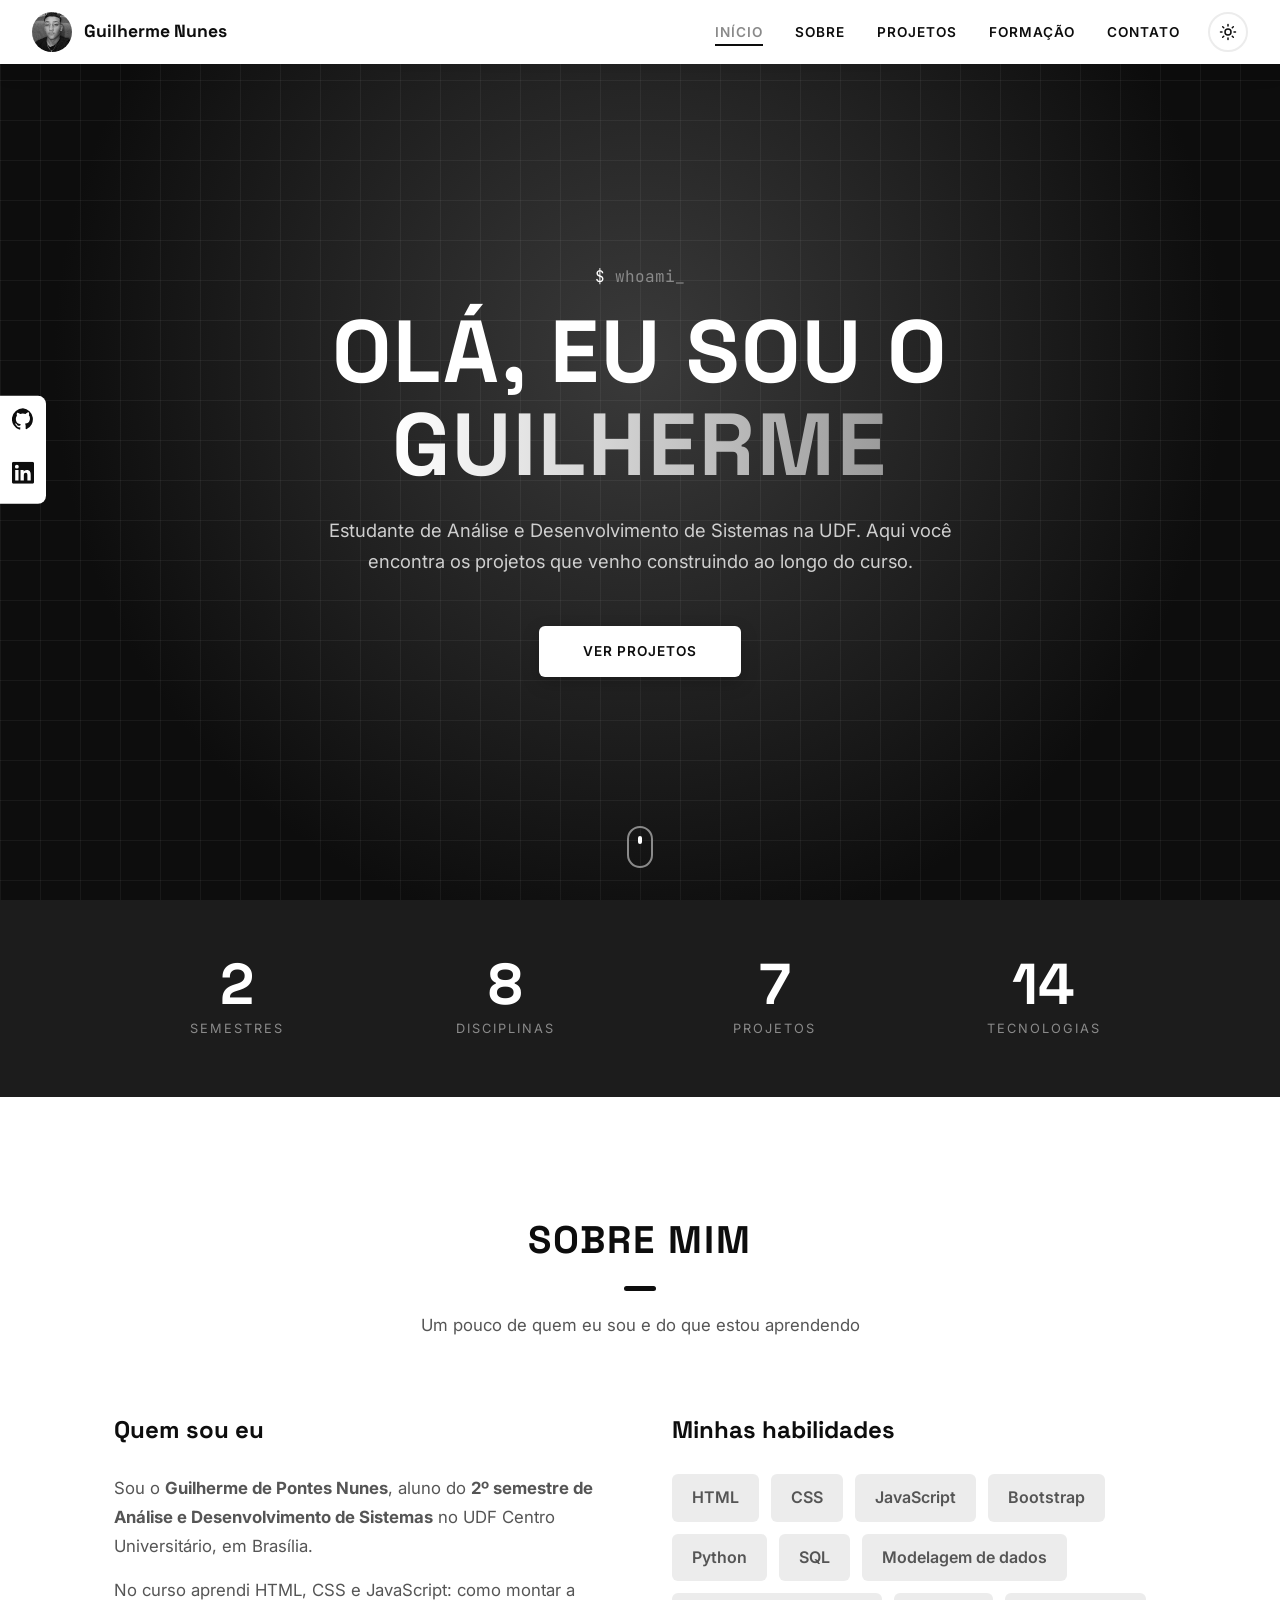
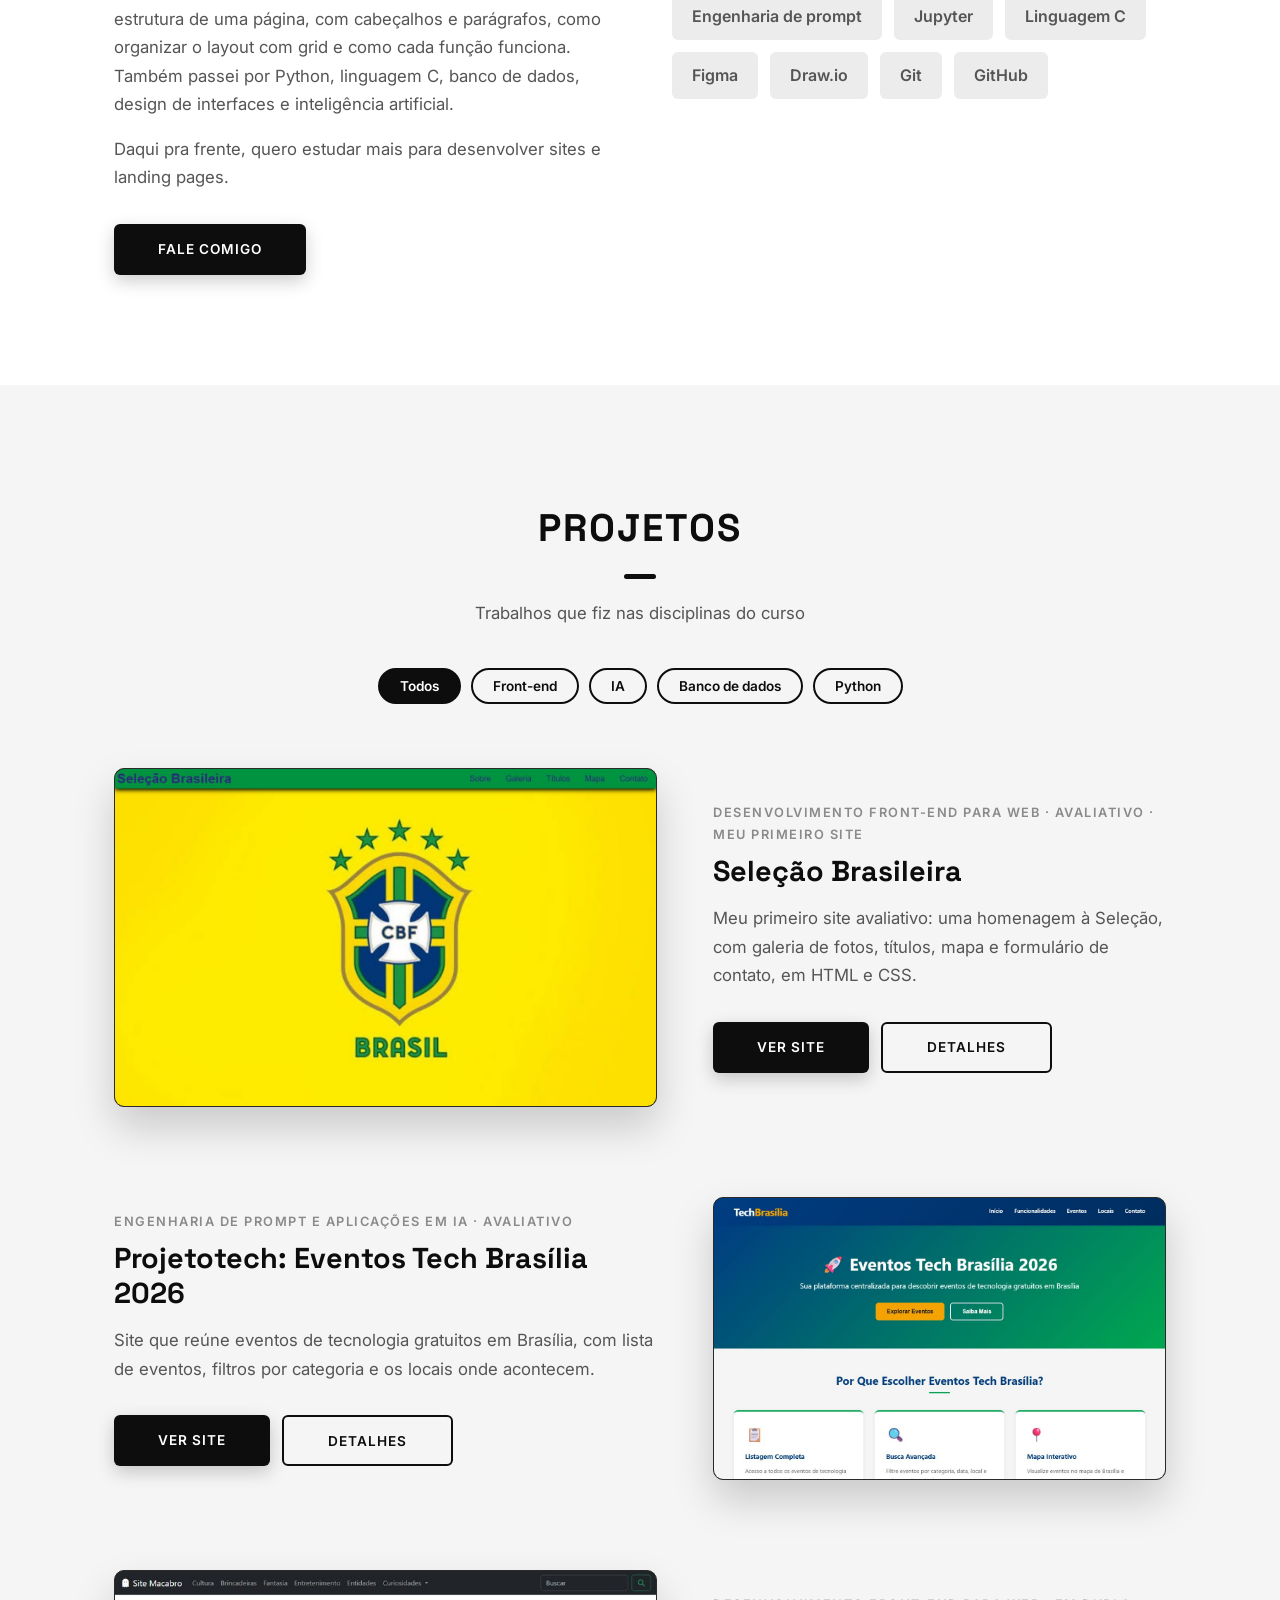
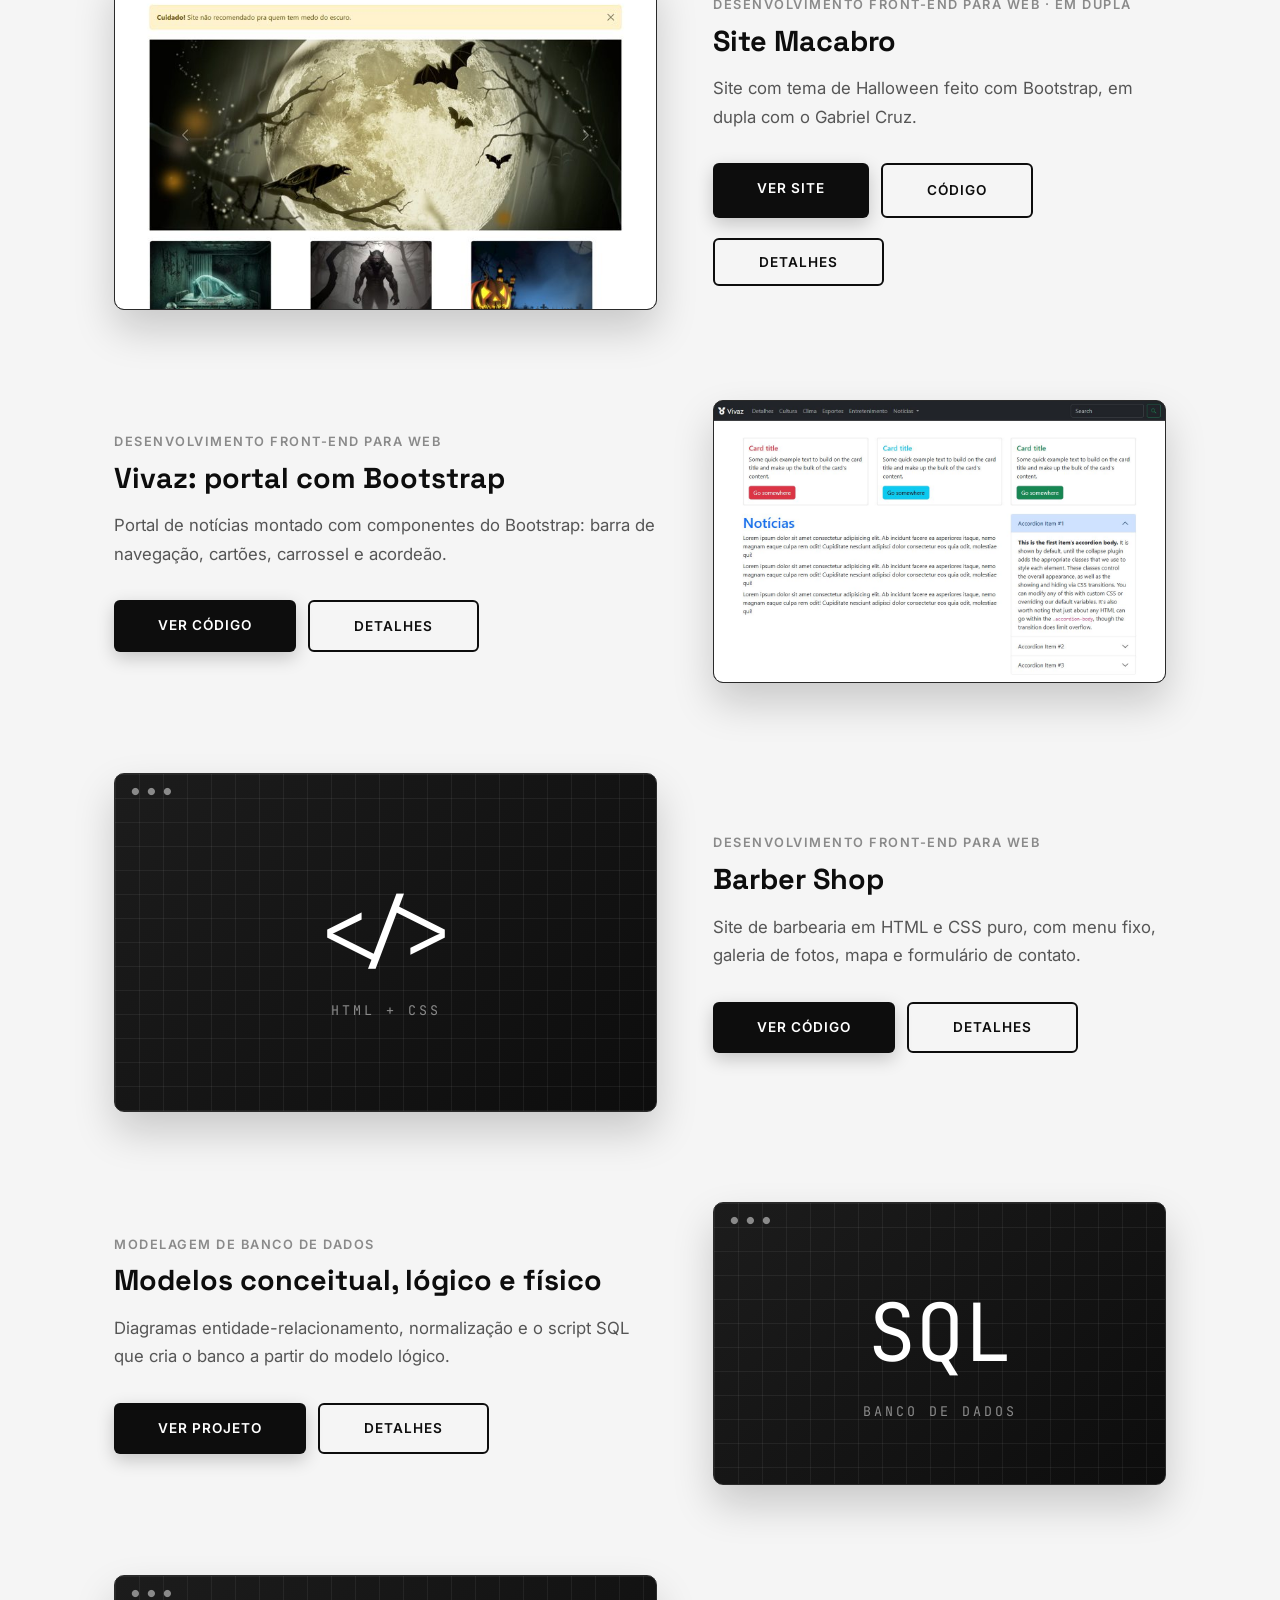
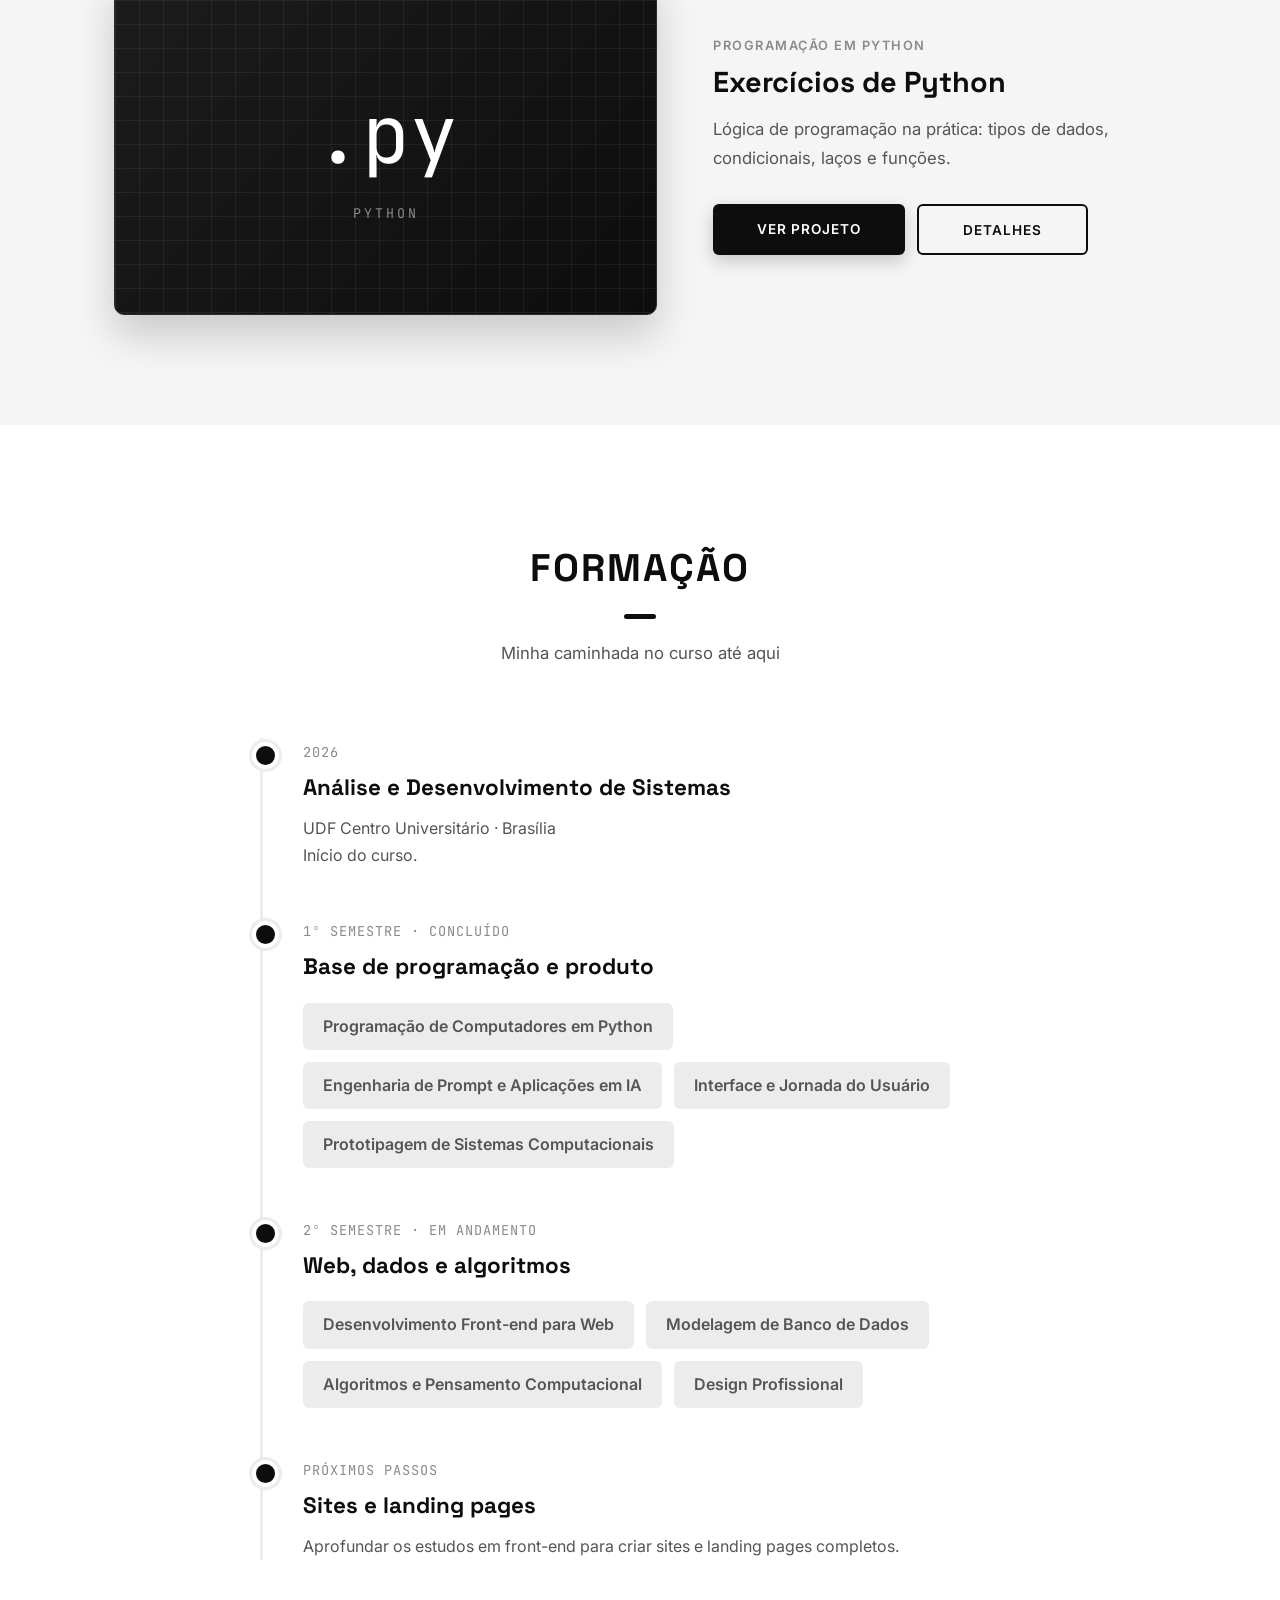
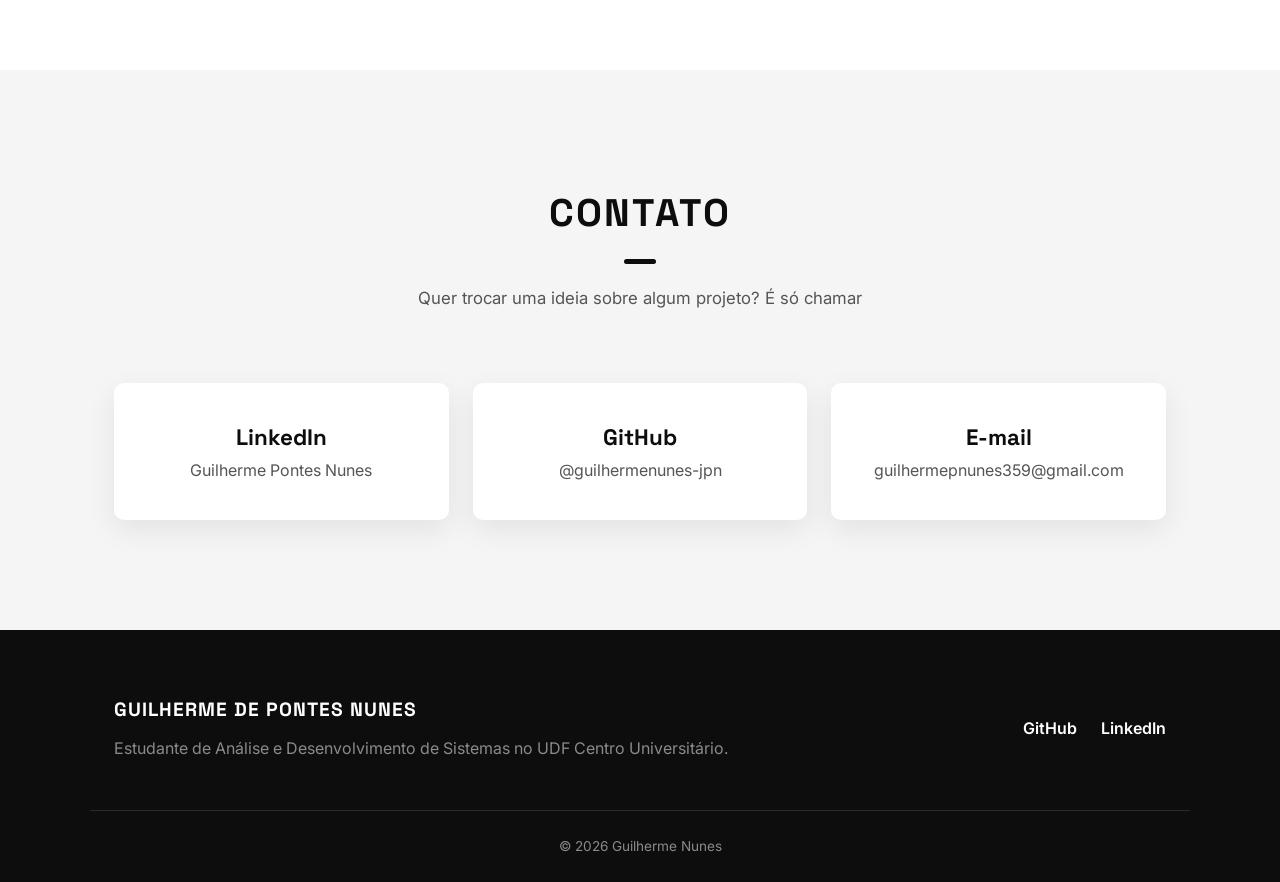
==== commit 28dc51f6: "Remove formulário de contato" ====
--- a/index.html
+++ b/index.html
@@ -272,27 +272,6 @@
           <span>guilhermepnunes359@gmail.com</span>
         </a>
       </div>
-
-      <form class="form-contato" action="mailto:guilhermepnunes359@gmail.com" method="post" enctype="text/plain">
-        <h3>Ou me mande uma mensagem</h3>
-        <div class="campo">
-          <label for="nome">Nome</label>
-          <input type="text" id="nome" name="nome" autocomplete="name" required minlength="2" aria-describedby="erro-nome">
-          <p class="erro" id="erro-nome" aria-live="polite"></p>
-        </div>
-        <div class="campo">
-          <label for="email">E-mail</label>
-          <input type="email" id="email" name="email" autocomplete="email" required aria-describedby="erro-email">
-          <p class="erro" id="erro-email" aria-live="polite"></p>
-        </div>
-        <div class="campo">
-          <label for="mensagem">Mensagem</label>
-          <textarea id="mensagem" name="mensagem" required minlength="10" aria-describedby="erro-mensagem"></textarea>
-          <p class="erro" id="erro-mensagem" aria-live="polite"></p>
-        </div>
-        <button type="submit" class="btn">Enviar mensagem</button>
-        <p class="form-status" aria-live="polite"></p>
-      </form>
     </div>
   </section>
 
--- a/style.css
+++ b/style.css
@@ -6,7 +6,6 @@
   --forte: #0d0d0d;
   --contra: #ffffff;
   --chip: #ececec;
-  --erro: #b3261e;
   color-scheme: light;
   --preto: #0d0d0d;
   --grafite: #1c1c1c;
@@ -388,7 +387,6 @@
     --forte: #f2f2f2;
     --contra: #0d0d0d;
     --chip: #2c2c2c;
-    --erro: #ff8a80;
     color-scheme: dark;
   }
 }
@@ -401,7 +399,6 @@
   --forte: #f2f2f2;
   --contra: #0d0d0d;
   --chip: #2c2c2c;
-  --erro: #ff8a80;
   color-scheme: dark;
 }
 
@@ -445,40 +442,12 @@
 }
 .filtro:hover, .filtro[aria-pressed="true"] { background: var(--forte); color: var(--contra); }
 
-.form-contato {
-  max-width: 700px;
-  margin: 64px auto 0;
-  padding: 40px;
-  border-radius: 10px;
-  background: var(--superficie);
-  box-shadow: 0 10px 30px rgba(0, 0, 0, 0.08);
-}
-.form-contato h3 { font-size: 1.4rem; margin-bottom: 24px; text-align: center; }
-.campo { margin-bottom: 20px; }
-.campo label { display: block; font-weight: 600; color: var(--forte); margin-bottom: 6px; }
-.campo input, .campo textarea {
-  width: 100%;
-  padding: 12px 14px;
-  border: 2px solid var(--chip);
-  border-radius: 6px;
-  background: var(--fundo);
-  color: var(--forte);
-  font: inherit;
-  transition: border-color 0.2s;
-}
-.campo textarea { resize: vertical; min-height: 140px; }
-.campo input:focus, .campo textarea:focus { border-color: var(--forte); outline: none; }
-.campo [aria-invalid="true"] { border-color: var(--erro); }
-.erro { color: var(--erro); font-size: 0.85rem; margin-top: 4px; min-height: 1.2em; }
-.form-contato .btn { width: 100%; border: none; }
-.form-status { text-align: center; margin-top: 16px; font-weight: 600; color: var(--forte); }
 
 @media (max-width: 860px) {
   .tema { margin-left: 10px; width: 34px; height: 34px; }
 }
 
 @media (max-width: 600px) {
-  .form-contato { padding: 28px 20px; }
   .filtros { margin-top: -16px; }
 }
 
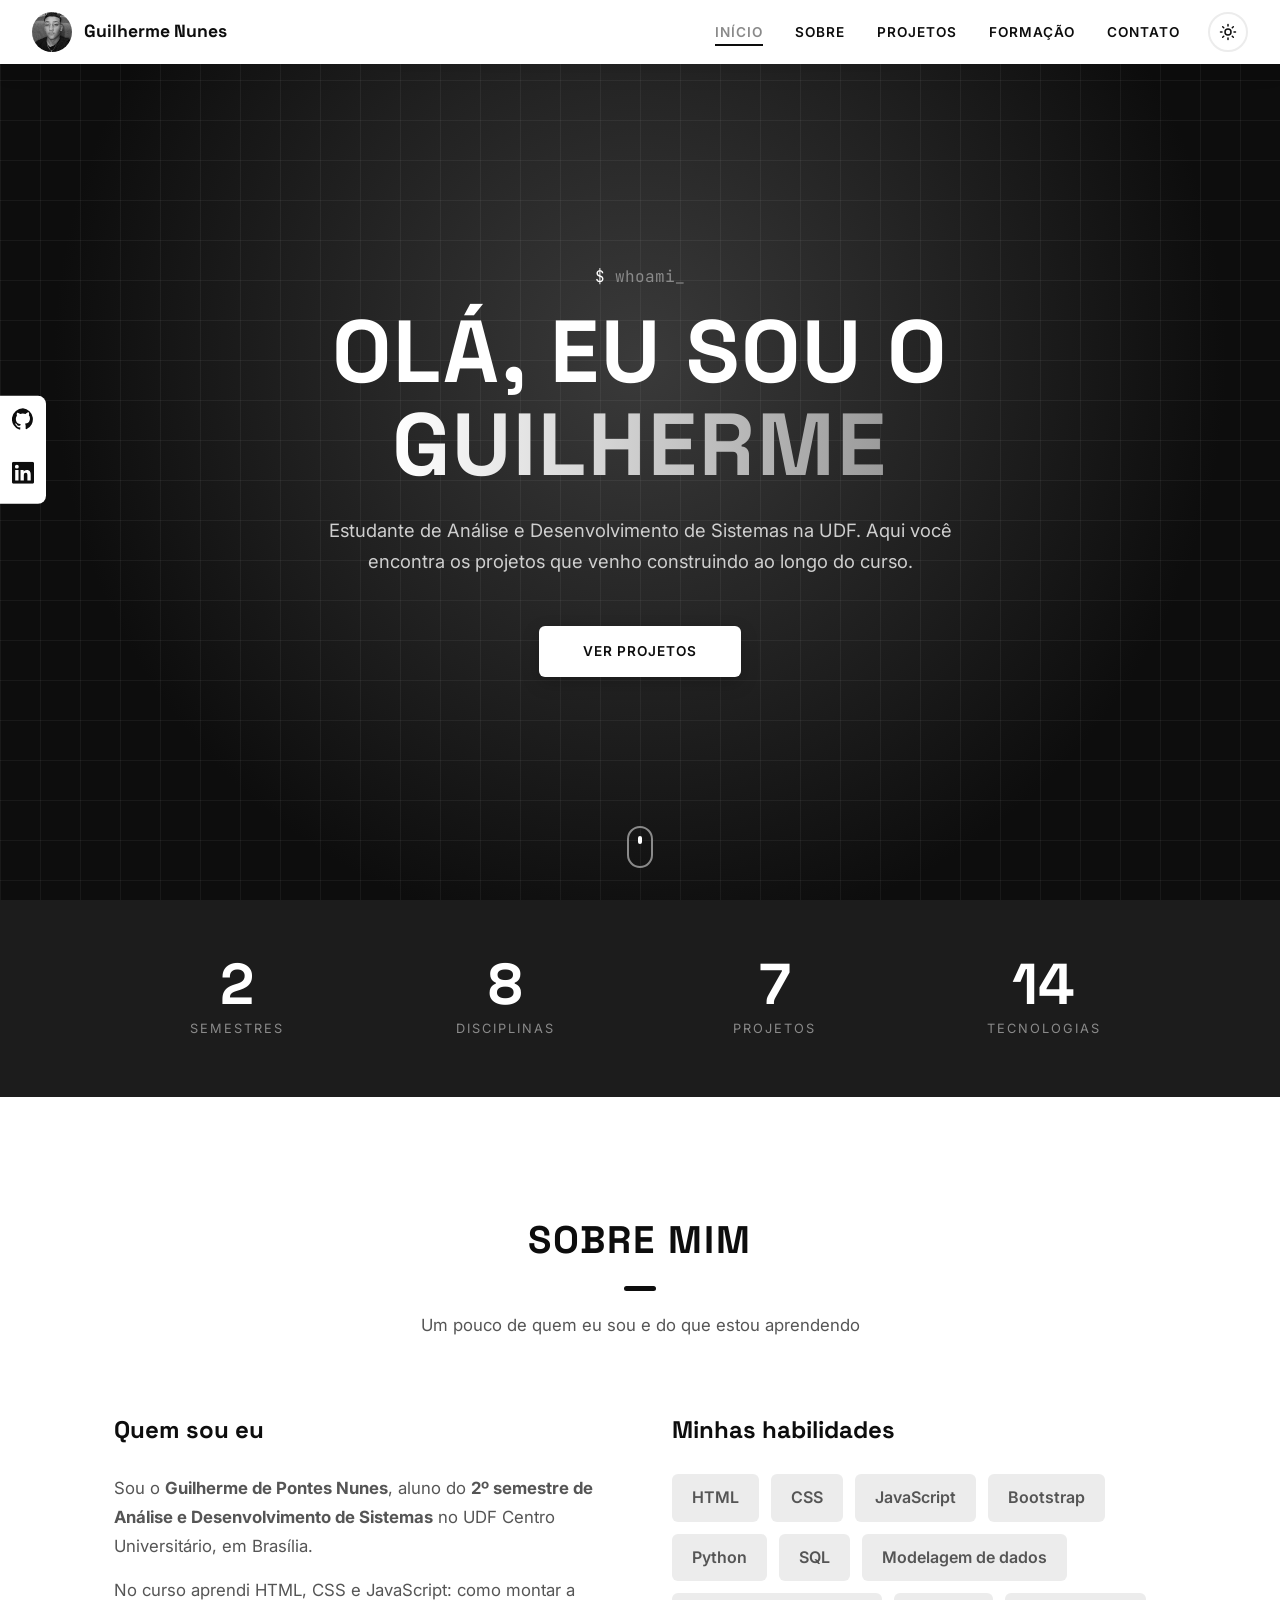
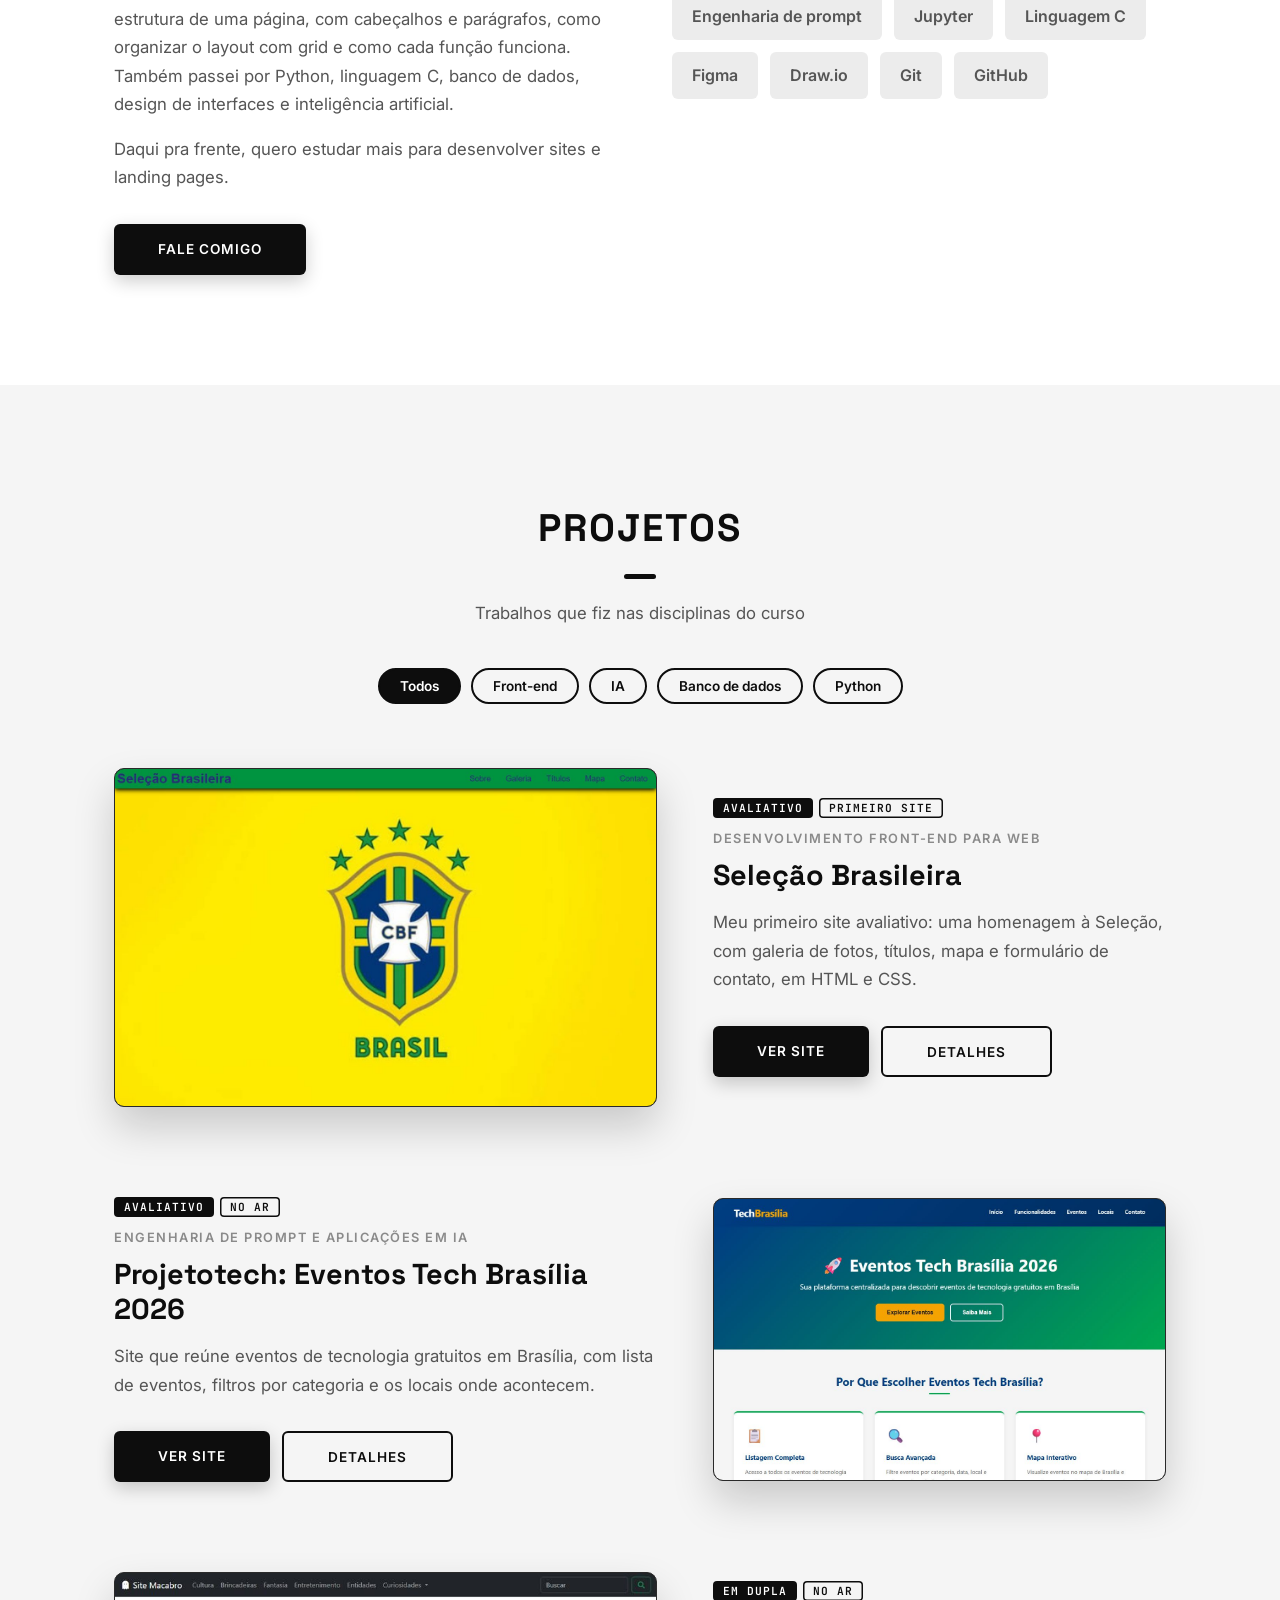
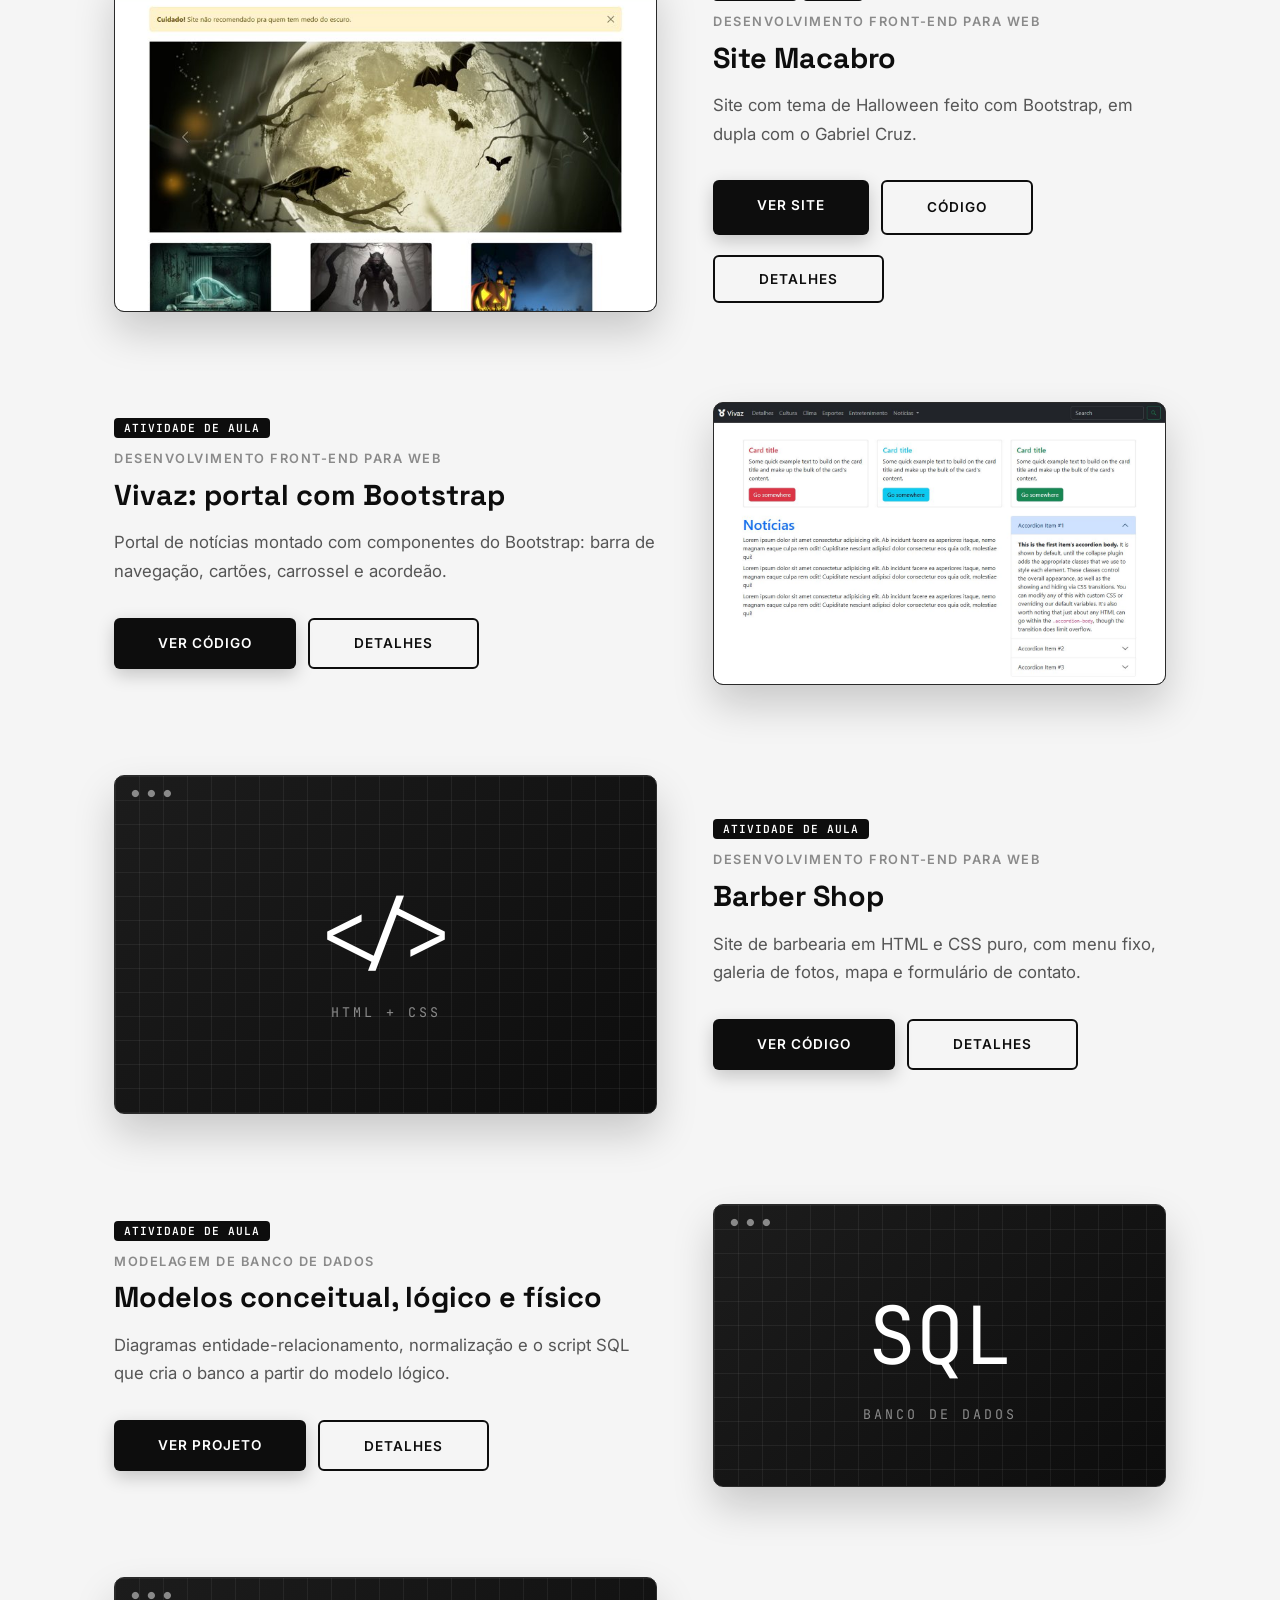
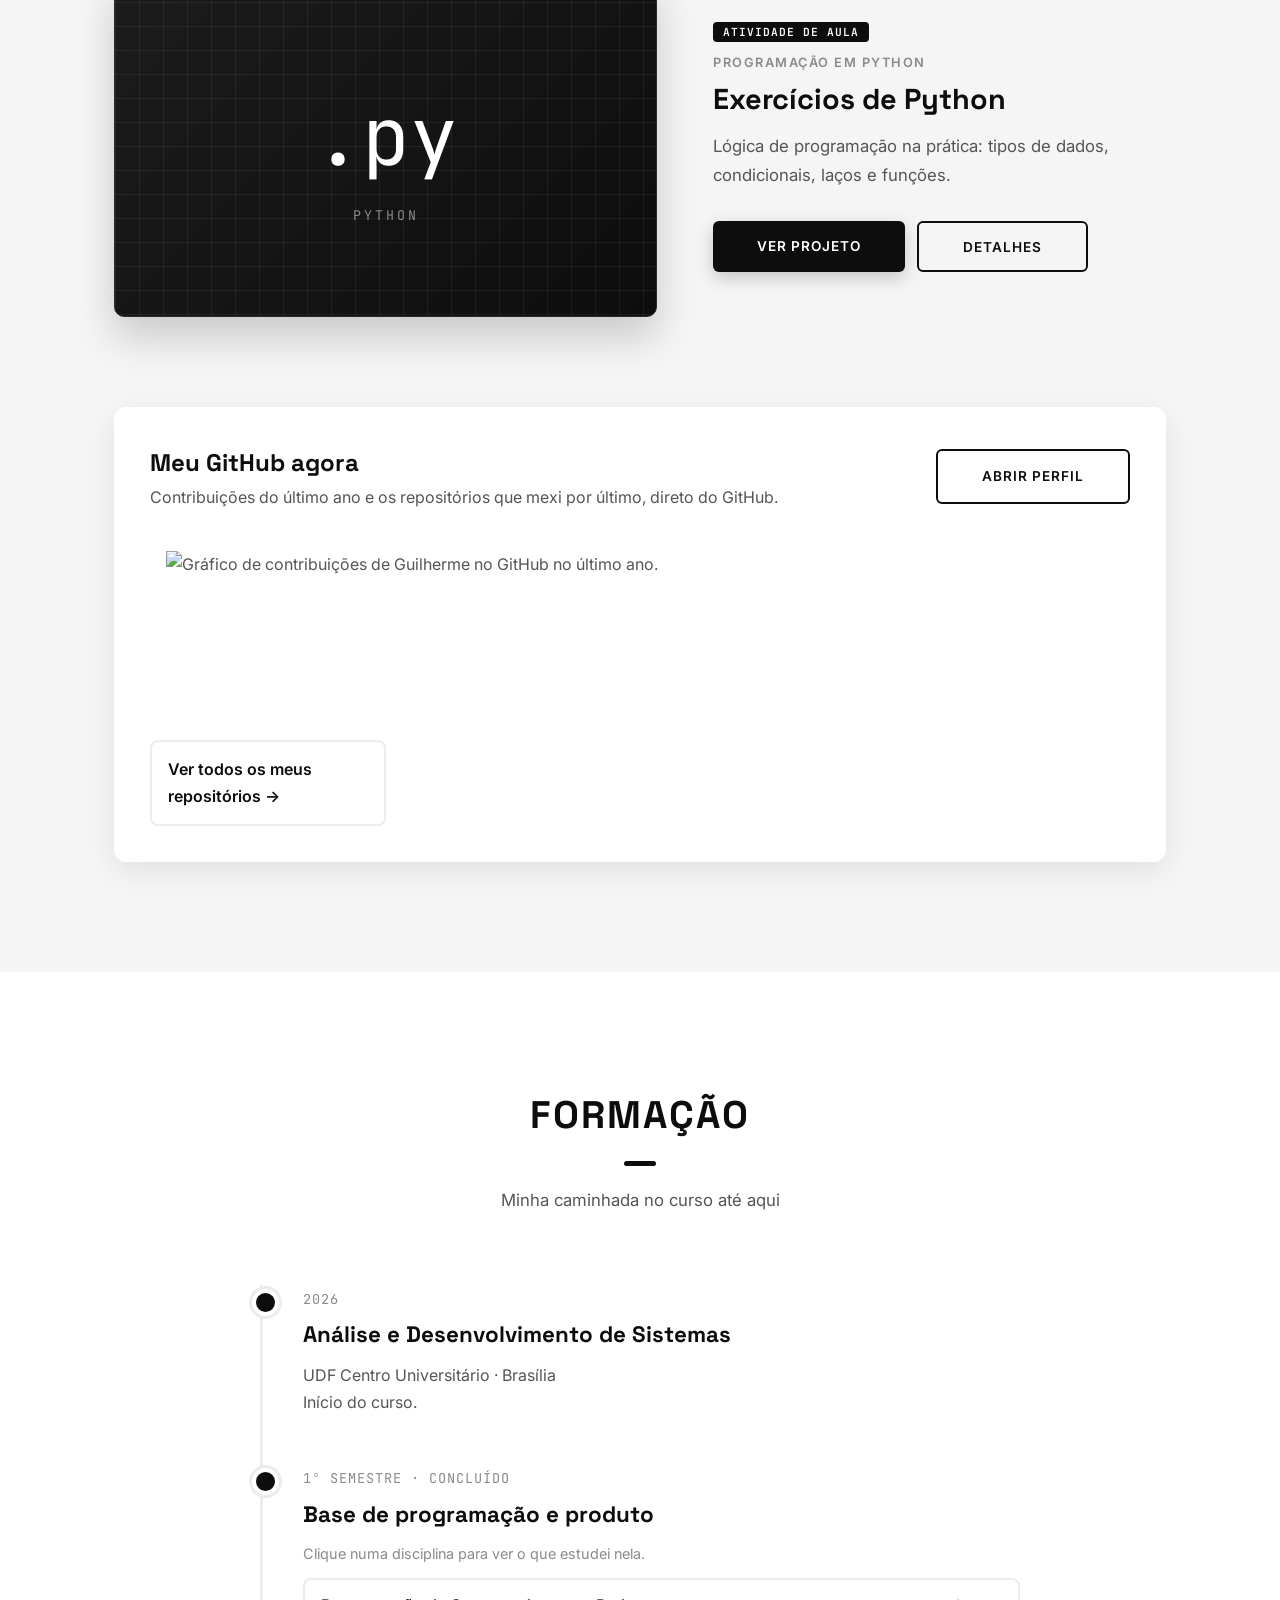
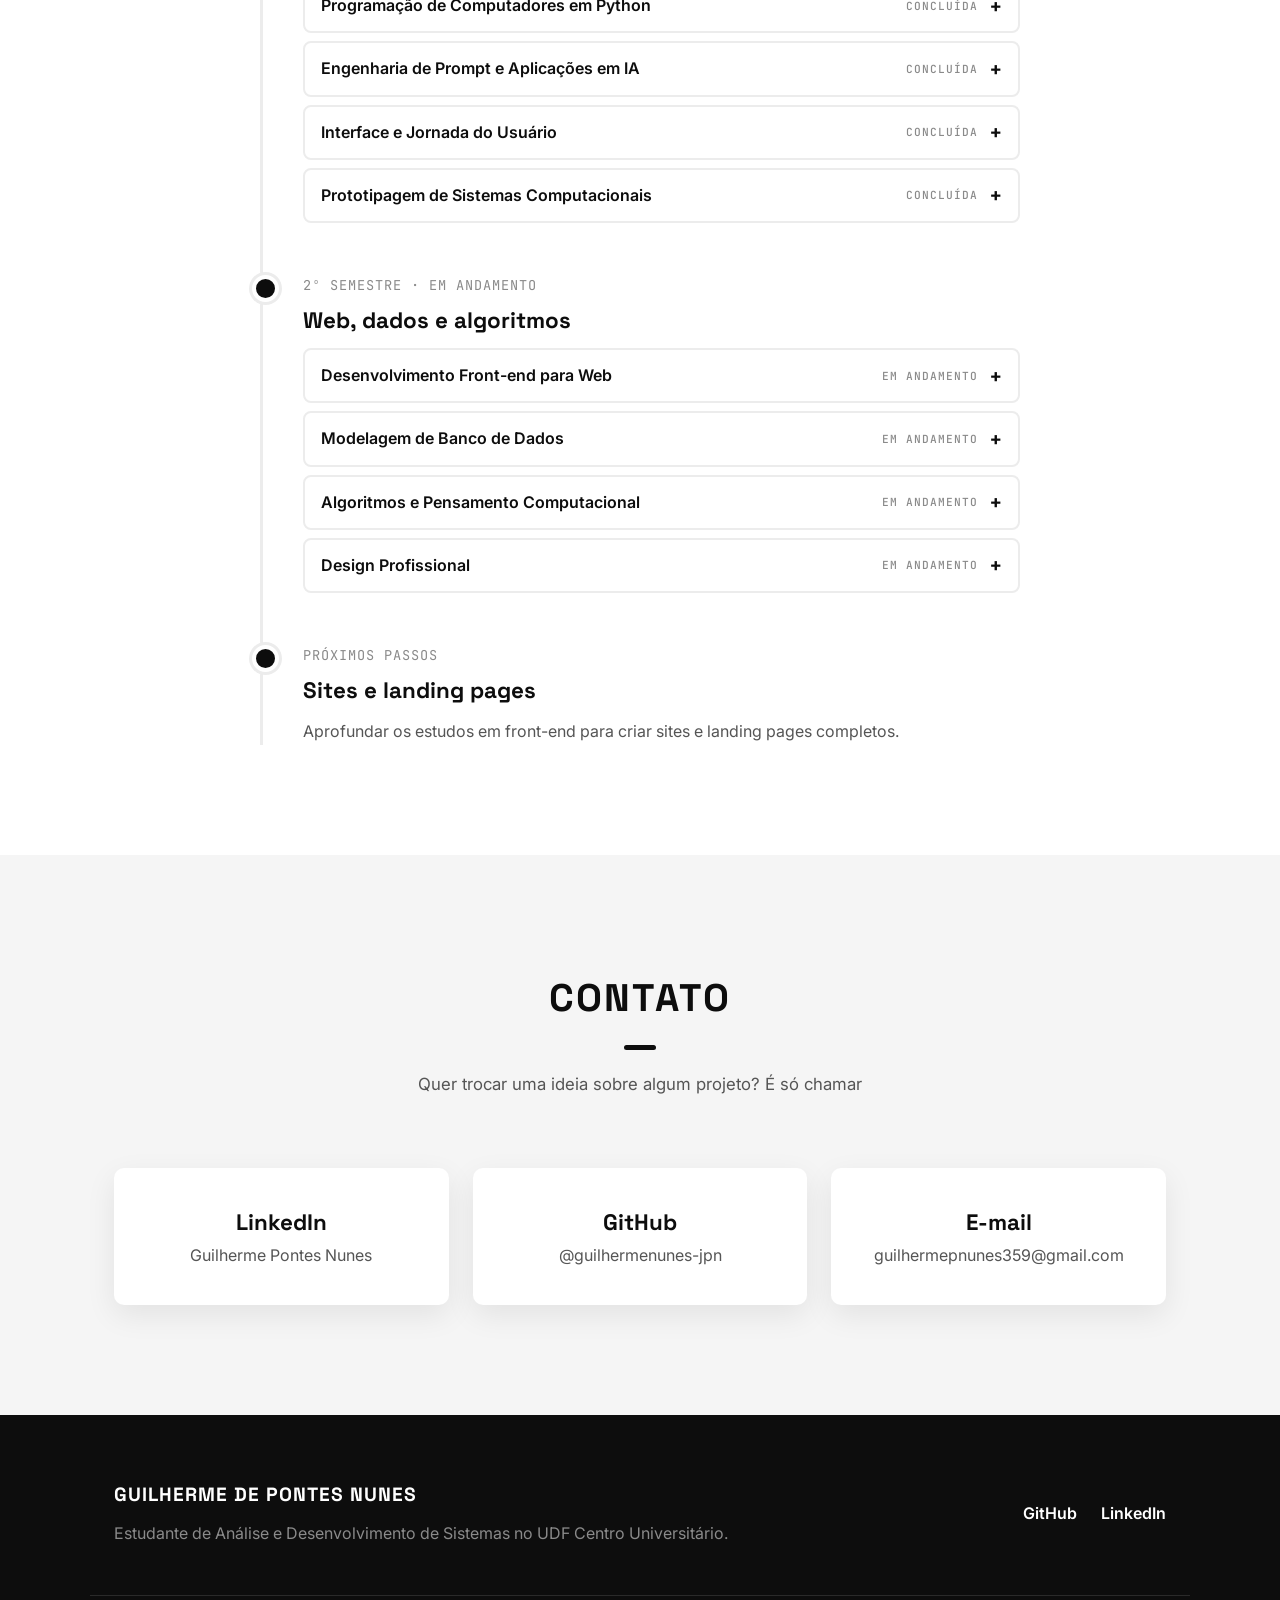
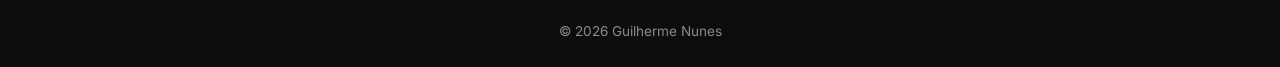
==== commit 52683551: "Adiciona selos nos projetos, atividade do GitHub e disciplinas detalhadas na Formação" ====
--- a/index.html
+++ b/index.html
@@ -122,7 +122,8 @@
       <article class="projeto" data-categoria="front">
         <div class="capa capa-print"><img src="img/selecao.jpg" alt="Página inicial do site da Seleção Brasileira, com menu verde e o escudo da CBF em fundo amarelo." width="1280" height="800" loading="lazy"></div>
         <div class="projeto-info">
-          <p class="materia">Desenvolvimento Front-end para Web · Avaliativo · Meu primeiro site</p>
+          <div class="selos"><span class="selo">Avaliativo</span><span class="selo">Primeiro site</span></div>
+          <p class="materia">Desenvolvimento Front-end para Web</p>
           <h3>Seleção Brasileira</h3>
           <p>Meu primeiro site avaliativo: uma homenagem à Seleção, com galeria de fotos, títulos, mapa e formulário de contato, em HTML e CSS.</p>
           <div class="projeto-links">
@@ -135,7 +136,8 @@
       <article class="projeto invertido" data-categoria="ia">
         <div class="capa capa-print"><img src="img/projetotech.jpg" alt="Página inicial do Eventos Tech Brasília 2026, com faixa azul e verde e botões para explorar eventos." width="1280" height="800" loading="lazy"></div>
         <div class="projeto-info">
-          <p class="materia">Engenharia de Prompt e Aplicações em IA · Avaliativo</p>
+          <div class="selos"><span class="selo">Avaliativo</span><span class="selo">No ar</span></div>
+          <p class="materia">Engenharia de Prompt e Aplicações em IA</p>
           <h3>Projetotech: Eventos Tech Brasília 2026</h3>
           <p>Site que reúne eventos de tecnologia gratuitos em Brasília, com lista de eventos, filtros por categoria e os locais onde acontecem.</p>
           <div class="projeto-links">
@@ -148,7 +150,8 @@
       <article class="projeto" data-categoria="front">
         <div class="capa capa-print"><img src="img/site-macabro.jpg" alt="Página inicial do Site Macabro, com lua cheia, corvo e morcegos." width="800" height="500" loading="lazy"></div>
         <div class="projeto-info">
-          <p class="materia">Desenvolvimento Front-end para Web · Em dupla</p>
+          <div class="selos"><span class="selo">Em dupla</span><span class="selo">No ar</span></div>
+          <p class="materia">Desenvolvimento Front-end para Web</p>
           <h3>Site Macabro</h3>
           <p>Site com tema de Halloween feito com Bootstrap, em dupla com o Gabriel Cruz.</p>
           <div class="projeto-links">
@@ -162,6 +165,7 @@
       <article class="projeto invertido" data-categoria="front">
         <div class="capa capa-print"><img src="img/vivaz.jpg" alt="Portal de notícias Vivaz feito com Bootstrap, com menu escuro, cartões coloridos e seção de notícias." width="1280" height="800" loading="lazy"></div>
         <div class="projeto-info">
+          <div class="selos"><span class="selo">Atividade de aula</span></div>
           <p class="materia">Desenvolvimento Front-end para Web</p>
           <h3>Vivaz: portal com Bootstrap</h3>
           <p>Portal de notícias montado com componentes do Bootstrap: barra de navegação, cartões, carrossel e acordeão.</p>
@@ -175,6 +179,7 @@
       <article class="projeto" data-categoria="front">
         <div class="capa"><span>&lt;/&gt;</span><small>html + css</small></div>
         <div class="projeto-info">
+          <div class="selos"><span class="selo">Atividade de aula</span></div>
           <p class="materia">Desenvolvimento Front-end para Web</p>
           <h3>Barber Shop</h3>
           <p>Site de barbearia em HTML e CSS puro, com menu fixo, galeria de fotos, mapa e formulário de contato.</p>
@@ -188,6 +193,7 @@
       <article class="projeto invertido" data-categoria="banco">
         <div class="capa"><span>SQL</span><small>banco de dados</small></div>
         <div class="projeto-info">
+          <div class="selos"><span class="selo">Atividade de aula</span></div>
           <p class="materia">Modelagem de Banco de Dados</p>
           <h3>Modelos conceitual, lógico e físico</h3>
           <p>Diagramas entidade-relacionamento, normalização e o script SQL que cria o banco a partir do modelo lógico.</p>
@@ -201,6 +207,7 @@
       <article class="projeto" data-categoria="python">
         <div class="capa"><span>.py</span><small>python</small></div>
         <div class="projeto-info">
+          <div class="selos"><span class="selo">Atividade de aula</span></div>
           <p class="materia">Programação em Python</p>
           <h3>Exercícios de Python</h3>
           <p>Lógica de programação na prática: tipos de dados, condicionais, laços e funções.</p>
@@ -210,6 +217,22 @@
           </div>
         </div>
       </article>
+
+      <div class="github-atividade">
+        <div class="github-topo">
+          <div>
+            <h3>Meu GitHub agora</h3>
+            <p>Contribuições do último ano e os repositórios que mexi por último, direto do GitHub.</p>
+          </div>
+          <a href="https://github.com/guilhermenunes-jpn" class="btn btn-linha" target="_blank" rel="noopener">Abrir perfil</a>
+        </div>
+        <a class="grafico-github" href="https://github.com/guilhermenunes-jpn" target="_blank" rel="noopener">
+          <img src="https://ghchart.rshah.org/404040/guilhermenunes-jpn" width="663" height="104" loading="lazy" alt="Gráfico de contribuições de Guilherme no GitHub no último ano.">
+        </a>
+        <ul class="repos" data-repos>
+          <li class="repo-vazio"><a href="https://github.com/guilhermenunes-jpn?tab=repositories" target="_blank" rel="noopener">Ver todos os meus repositórios →</a></li>
+        </ul>
+      </div>
 
     </div>
   </section>
@@ -228,22 +251,75 @@
         <li>
           <span class="quando">1º semestre · concluído</span>
           <h3>Base de programação e produto</h3>
-          <ul class="skills">
-            <li>Programação de Computadores em Python</li>
-            <li>Engenharia de Prompt e Aplicações em IA</li>
-            <li>Interface e Jornada do Usuário</li>
-            <li>Prototipagem de Sistemas Computacionais</li>
-          </ul>
+          <p class="dica">Clique numa disciplina para ver o que estudei nela.</p>
+          <div class="disciplinas">
+            <details class="disciplina">
+              <summary><span class="disc-nome">Programação de Computadores em Python</span><span class="disc-estado">Concluída</span></summary>
+              <div class="disc-corpo">
+                <p class="disc-ferr">Python · VS Code</p>
+                <ul class="skills"><li>Entrada e saída de dados</li><li>Tipos de dados</li><li>Operadores</li><li>if, elif e else</li><li>Laços for e while</li><li>Funções</li></ul>
+                <a href="https://github.com/guilhermenunes-jpn/programacao_em_python" target="_blank" rel="noopener">Ver meus códigos →</a>
+              </div>
+            </details>
+            <details class="disciplina">
+              <summary><span class="disc-nome">Engenharia de Prompt e Aplicações em IA</span><span class="disc-estado">Concluída</span></summary>
+              <div class="disc-corpo">
+                <p class="disc-ferr">Jupyter · Python · IA generativa</p>
+                <ul class="skills"><li>Tokens</li><li>Prompt bom x prompt ruim</li><li>Programação assistida</li><li>Automação com IA</li><li>Debate do filme Her</li><li>Projetotech</li></ul>
+                <a href="https://github.com/guilhermenunes-jpn/engenharia_de_prompt_aplicacoes_ai" target="_blank" rel="noopener">Ver meus códigos →</a>
+              </div>
+            </details>
+            <details class="disciplina">
+              <summary><span class="disc-nome">Interface e Jornada do Usuário</span><span class="disc-estado">Concluída</span></summary>
+              <div class="disc-corpo">
+                <p class="disc-ferr">Figma · Miro · Canva</p>
+                <ul class="skills"><li>Personas</li><li>Mapa de empatia</li><li>Jornada do usuário</li><li>Protótipo de app</li></ul>
+              </div>
+            </details>
+            <details class="disciplina">
+              <summary><span class="disc-nome">Prototipagem de Sistemas Computacionais</span><span class="disc-estado">Concluída</span></summary>
+              <div class="disc-corpo">
+                <p class="disc-ferr">Draw.io</p>
+                <ul class="skills"><li>Fluxogramas</li><li>Diagramas de sistema</li><li>Protótipos de baixa fidelidade</li></ul>
+              </div>
+            </details>
+          </div>
         </li>
         <li>
           <span class="quando">2º semestre · em andamento</span>
           <h3>Web, dados e algoritmos</h3>
-          <ul class="skills">
-            <li>Desenvolvimento Front-end para Web</li>
-            <li>Modelagem de Banco de Dados</li>
-            <li>Algoritmos e Pensamento Computacional</li>
-            <li>Design Profissional</li>
-          </ul>
+          <div class="disciplinas">
+            <details class="disciplina">
+              <summary><span class="disc-nome">Desenvolvimento Front-end para Web</span><span class="disc-estado">Em andamento</span></summary>
+              <div class="disc-corpo">
+                <p class="disc-ferr">HTML · CSS · JavaScript · Bootstrap</p>
+                <ul class="skills"><li>Estrutura de páginas</li><li>CSS e Flexbox</li><li>Grid</li><li>Bootstrap</li><li>JavaScript e DOM</li><li>Git e GitHub Pages</li></ul>
+                <a href="https://github.com/guilhermenunes-jpn/desenvolvimento_front-end_para_web" target="_blank" rel="noopener">Ver meus códigos →</a>
+              </div>
+            </details>
+            <details class="disciplina">
+              <summary><span class="disc-nome">Modelagem de Banco de Dados</span><span class="disc-estado">Em andamento</span></summary>
+              <div class="disc-corpo">
+                <p class="disc-ferr">MySQL · SQL · brModelo</p>
+                <ul class="skills"><li>Modelo conceitual, lógico e físico</li><li>Entidades e atributos</li><li>Chave primária e estrangeira</li><li>Cardinalidade</li><li>Normalização</li><li>CREATE TABLE e SELECT</li></ul>
+                <a href="https://github.com/guilhermenunes-jpn/modelagem_de_banco_de_dados" target="_blank" rel="noopener">Ver meus códigos →</a>
+              </div>
+            </details>
+            <details class="disciplina">
+              <summary><span class="disc-nome">Algoritmos e Pensamento Computacional</span><span class="disc-estado">Em andamento</span></summary>
+              <div class="disc-corpo">
+                <p class="disc-ferr">Linguagem C</p>
+                <ul class="skills"><li>Decomposição de problemas</li><li>Tipos de dados e scanf</li><li>if/else e switch</li><li>while, do while e for</li><li>Vetores</li><li>Funções</li></ul>
+              </div>
+            </details>
+            <details class="disciplina">
+              <summary><span class="disc-nome">Design Profissional</span><span class="disc-estado">Em andamento</span></summary>
+              <div class="disc-corpo">
+                <p class="disc-ferr">Carreira · ética · cidadania digital</p>
+                <ul class="skills"><li>Imagem profissional</li><li>Planejamento de carreira</li><li>Ética no meio digital</li><li>Inclusão e sustentabilidade</li></ul>
+              </div>
+            </details>
+          </div>
         </li>
         <li>
           <span class="quando">Próximos passos</span>
--- a/style.css
+++ b/style.css
@@ -470,3 +470,65 @@
 @media (max-width: 480px) {
   .contato-card { padding: 28px 20px; }
 }
+
+.selos { display: flex; flex-wrap: wrap; gap: 6px; margin-bottom: 10px; }
+.selo {
+  padding: 3px 10px;
+  border-radius: 4px;
+  background: var(--forte);
+  color: var(--contra);
+  font: 600 0.7rem "JetBrains Mono", monospace;
+  text-transform: uppercase;
+  letter-spacing: 1px;
+}
+.selo + .selo { background: transparent; color: var(--forte); box-shadow: inset 0 0 0 1.5px var(--forte); }
+
+.github-atividade {
+  margin-top: 90px;
+  padding: 36px;
+  border-radius: 12px;
+  background: var(--superficie);
+  box-shadow: 0 10px 30px rgba(0, 0, 0, 0.08);
+}
+.github-topo { display: flex; justify-content: space-between; align-items: center; gap: 20px; flex-wrap: wrap; margin-bottom: 24px; }
+.github-topo h3 { font-size: 1.5rem; }
+.github-topo .btn { margin-top: 0; }
+.grafico-github { display: block; padding: 16px; border-radius: 8px; background: #ffffff; overflow-x: auto; }
+.grafico-github img { display: block; width: 100%; min-width: 560px; height: auto; }
+.repos { list-style: none; margin-top: 24px; display: grid; grid-template-columns: repeat(auto-fill, minmax(220px, 1fr)); gap: 12px; }
+.repos li { padding: 14px 16px; border-radius: 8px; border: 2px solid var(--chip); transition: border-color 0.2s; }
+.repos li:hover { border-color: var(--forte); }
+.repos a { display: block; font-weight: 600; color: var(--forte); text-transform: capitalize; }
+.repos span { font-size: 0.8rem; color: var(--cinza); }
+.repos .repo-vazio a { text-transform: none; }
+
+.dica { font-size: 0.9rem; color: var(--cinza); margin-bottom: 12px; }
+.disciplinas { display: flex; flex-direction: column; gap: 8px; }
+.disciplina { border: 2px solid var(--chip); border-radius: 8px; background: var(--superficie); transition: border-color 0.2s; }
+.disciplina[open], .disciplina:hover { border-color: var(--forte); }
+.disciplina summary {
+  display: flex;
+  justify-content: space-between;
+  align-items: center;
+  gap: 12px;
+  padding: 12px 16px;
+  cursor: pointer;
+  list-style: none;
+  font-weight: 600;
+  color: var(--forte);
+}
+.disciplina summary::-webkit-details-marker { display: none; }
+.disciplina summary::after { content: "+"; font: 700 1.2rem "JetBrains Mono", monospace; }
+.disciplina[open] summary::after { content: "−"; }
+.disc-nome { flex: 1; }
+.disc-estado { font: 500 0.7rem "JetBrains Mono", monospace; text-transform: uppercase; letter-spacing: 1px; color: var(--cinza); white-space: nowrap; }
+.disc-corpo { padding: 0 16px 16px; }
+.disc-ferr { font-size: 0.85rem; color: var(--cinza); margin-bottom: 12px; }
+.disc-corpo .skills li { padding: 6px 12px; font-size: 0.85rem; }
+.disc-corpo a { display: inline-block; margin-top: 12px; font-weight: 600; color: var(--forte); }
+.disc-corpo a:hover { text-decoration: underline; }
+
+@media (max-width: 600px) {
+  .github-atividade { padding: 24px 16px; margin-top: 64px; }
+  .disc-estado { display: none; }
+}
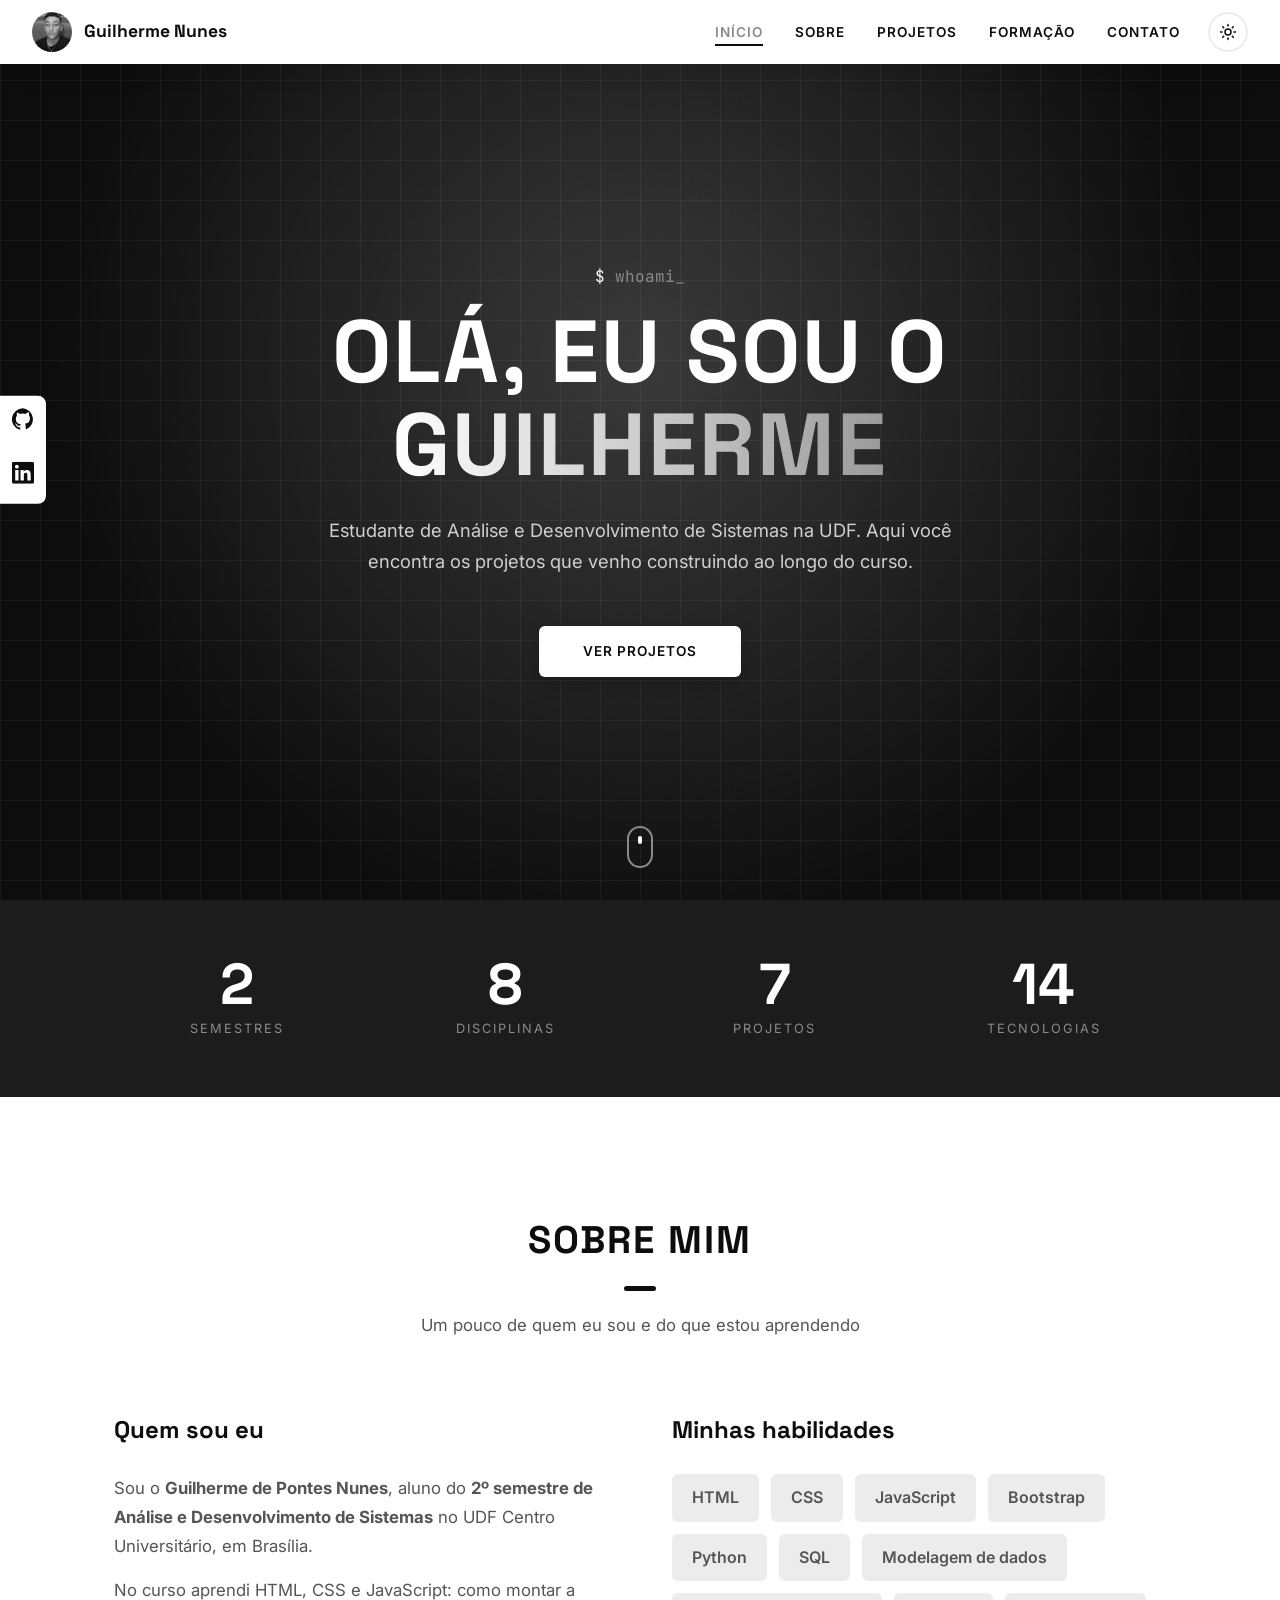
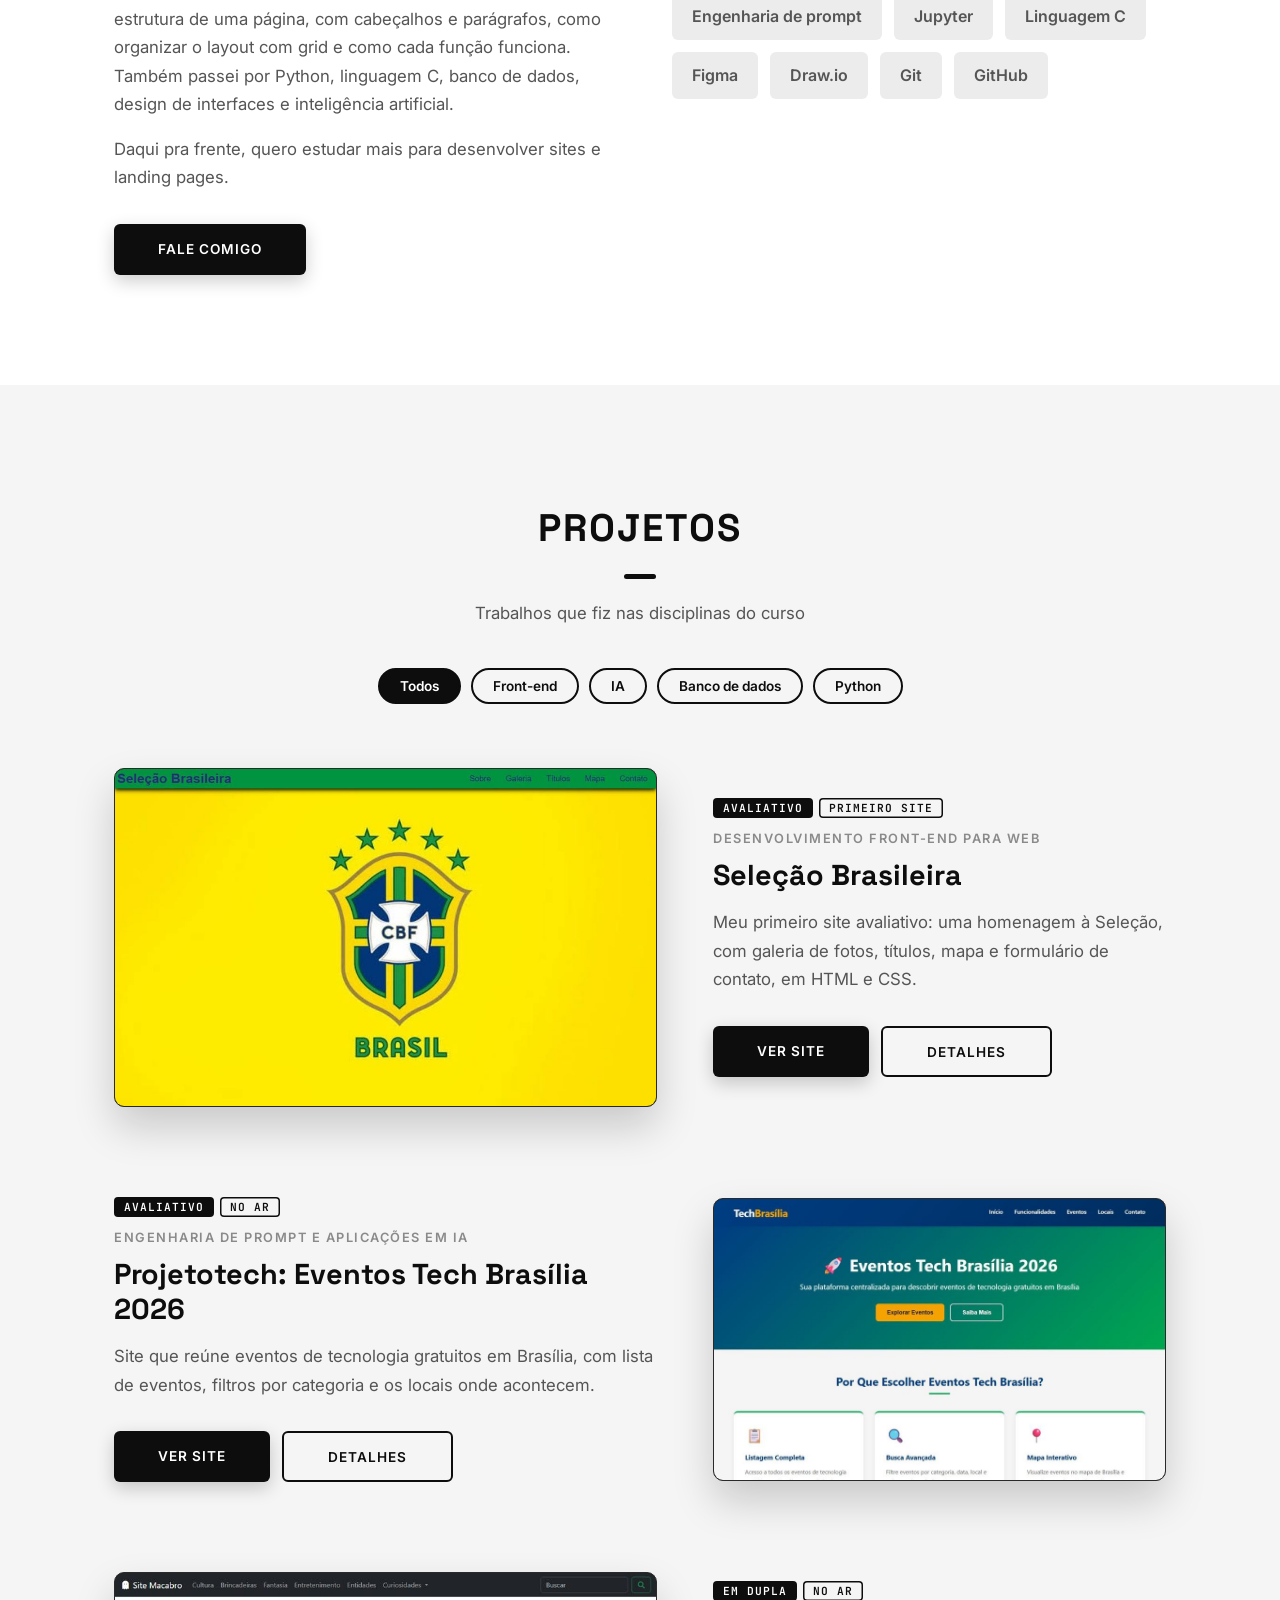
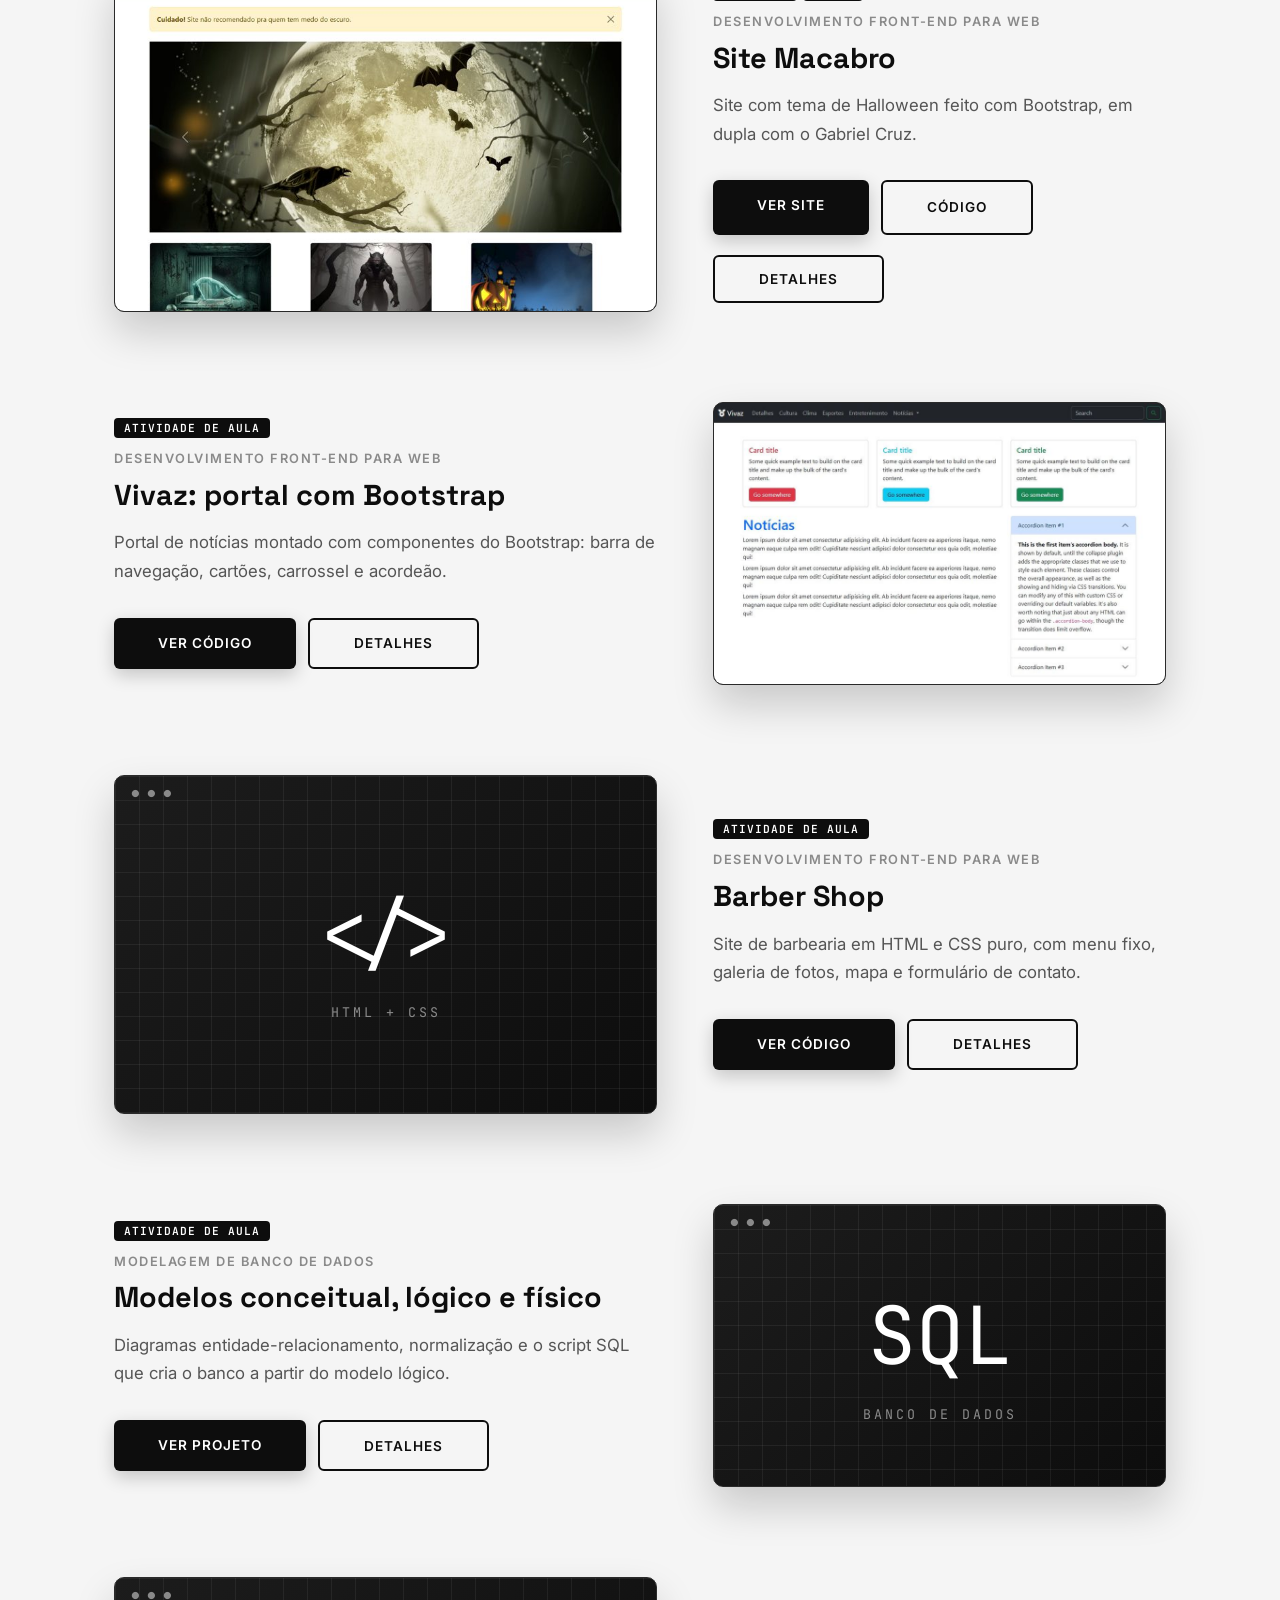
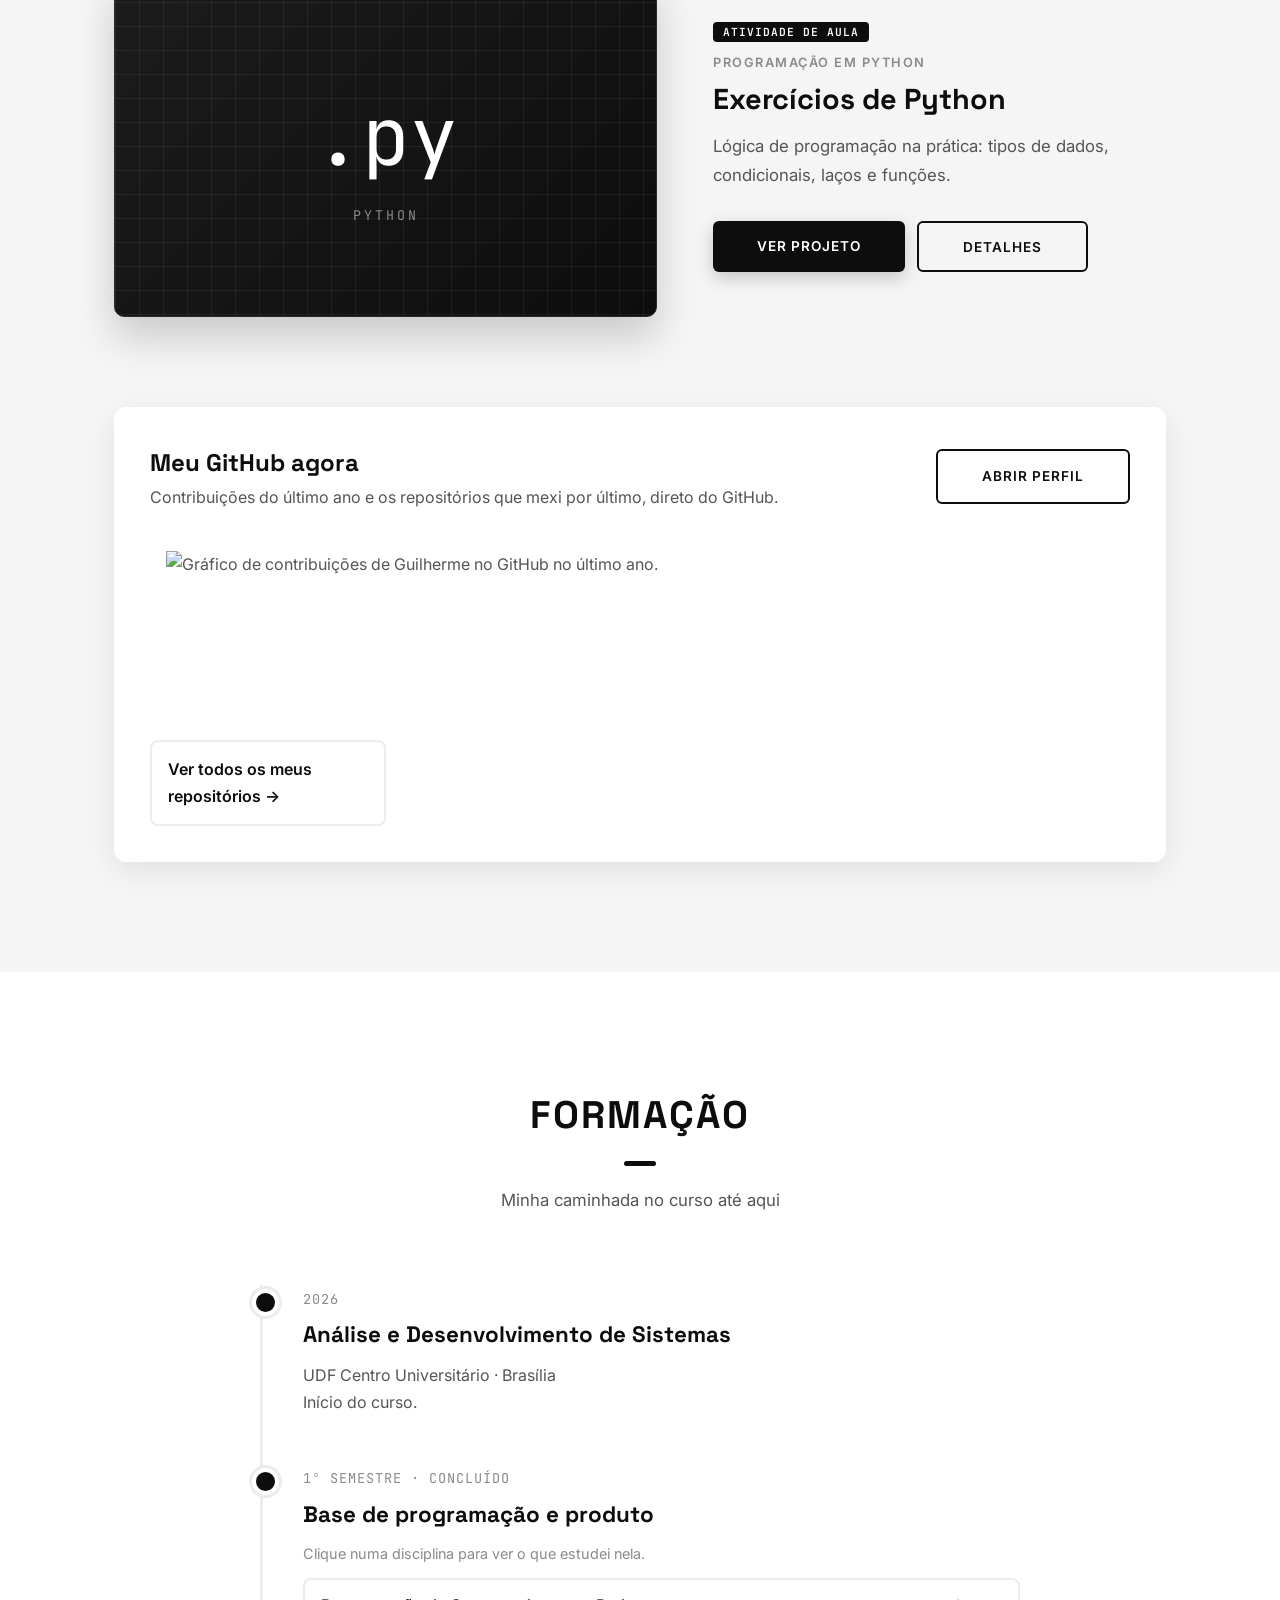
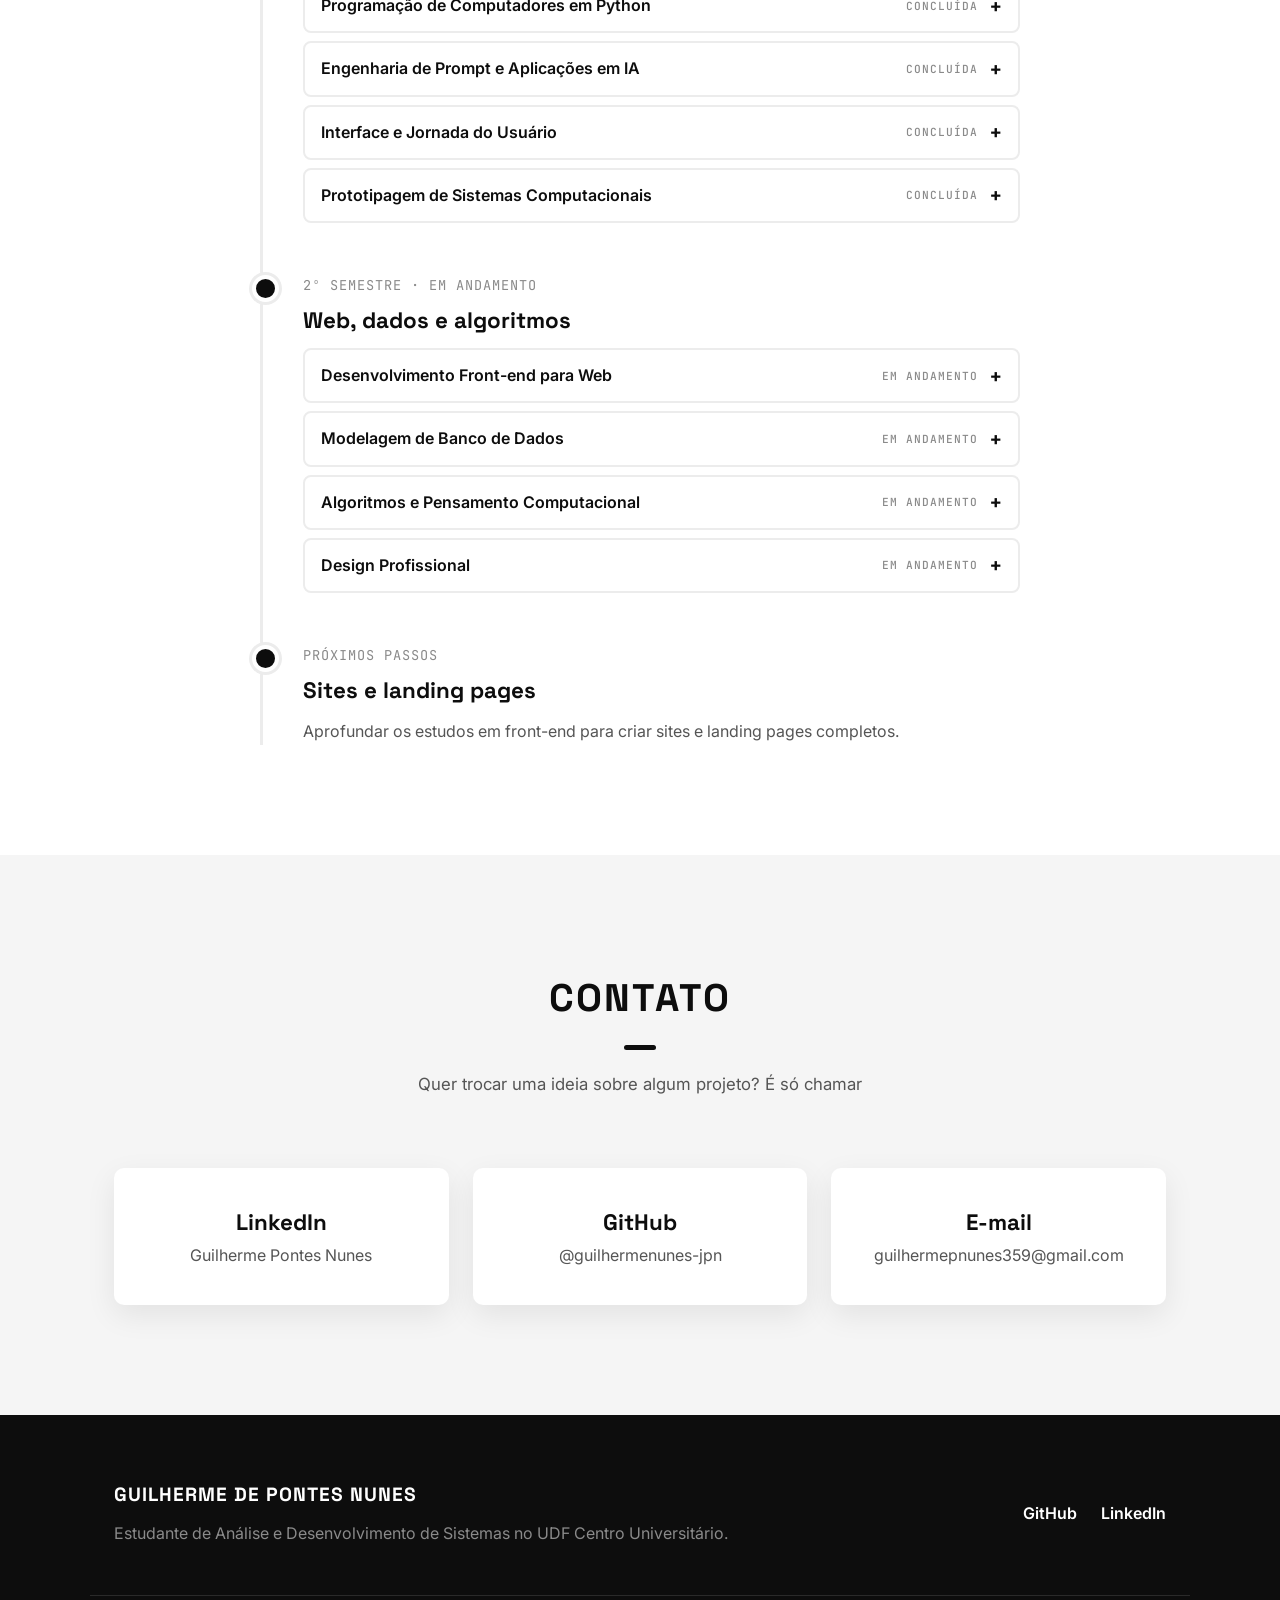
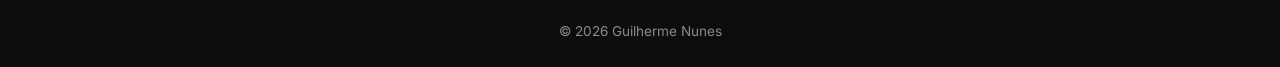
==== commit d829d877: "Melhora desempenho: fontes sem bloquear, imagens menores e nome no link do logo" ====
--- a/index.html
+++ b/index.html
@@ -7,7 +7,8 @@
   <meta name="description" content="Portfólio acadêmico de Guilherme de Pontes Nunes, estudante de Análise e Desenvolvimento de Sistemas na UDF.">
   <link rel="preconnect" href="https://fonts.googleapis.com">
   <link rel="preconnect" href="https://fonts.gstatic.com" crossorigin>
-  <link href="https://fonts.googleapis.com/css2?family=Space+Grotesk:wght@500;700&family=Inter:wght@400;500;600&family=JetBrains+Mono:wght@500&display=swap" rel="stylesheet">
+  <link href="https://fonts.googleapis.com/css2?family=Space+Grotesk:wght@500;700&family=Inter:wght@400;500;600&family=JetBrains+Mono:wght@500&display=swap" rel="stylesheet" media="print" onload="this.media='all'">
+  <noscript><link href="https://fonts.googleapis.com/css2?family=Space+Grotesk:wght@500;700&family=Inter:wght@400;500;600&family=JetBrains+Mono:wght@500&display=swap" rel="stylesheet"></noscript>
   <link rel="stylesheet" href="style.css">
   <link rel="icon" href="favicon.svg" type="image/svg+xml">
   <meta property="og:type" content="website">
@@ -26,8 +27,8 @@
 </head>
 <body>
   <header class="topo">
-    <a href="#inicio" class="marca">
-      <img src="img/guilherme.jpg" alt="" width="40" height="40">
+    <a href="#inicio" class="marca" aria-label="Guilherme Nunes, voltar ao início">
+      <img src="img/avatar.jpg" alt="" width="40" height="40">
       <span>Guilherme Nunes</span>
     </a>
     <div class="topo-direita">
@@ -120,7 +121,7 @@
       </div>
 
       <article class="projeto" data-categoria="front">
-        <div class="capa capa-print"><img src="img/selecao.jpg" alt="Página inicial do site da Seleção Brasileira, com menu verde e o escudo da CBF em fundo amarelo." width="1280" height="800" loading="lazy"></div>
+        <div class="capa capa-print"><img src="img/selecao.jpg" alt="Página inicial do site da Seleção Brasileira, com menu verde e o escudo da CBF em fundo amarelo." width="960" height="600" loading="lazy"></div>
         <div class="projeto-info">
           <div class="selos"><span class="selo">Avaliativo</span><span class="selo">Primeiro site</span></div>
           <p class="materia">Desenvolvimento Front-end para Web</p>
@@ -134,7 +135,7 @@
       </article>
 
       <article class="projeto invertido" data-categoria="ia">
-        <div class="capa capa-print"><img src="img/projetotech.jpg" alt="Página inicial do Eventos Tech Brasília 2026, com faixa azul e verde e botões para explorar eventos." width="1280" height="800" loading="lazy"></div>
+        <div class="capa capa-print"><img src="img/projetotech.jpg" alt="Página inicial do Eventos Tech Brasília 2026, com faixa azul e verde e botões para explorar eventos." width="960" height="600" loading="lazy"></div>
         <div class="projeto-info">
           <div class="selos"><span class="selo">Avaliativo</span><span class="selo">No ar</span></div>
           <p class="materia">Engenharia de Prompt e Aplicações em IA</p>
@@ -163,7 +164,7 @@
       </article>
 
       <article class="projeto invertido" data-categoria="front">
-        <div class="capa capa-print"><img src="img/vivaz.jpg" alt="Portal de notícias Vivaz feito com Bootstrap, com menu escuro, cartões coloridos e seção de notícias." width="1280" height="800" loading="lazy"></div>
+        <div class="capa capa-print"><img src="img/vivaz.jpg" alt="Portal de notícias Vivaz feito com Bootstrap, com menu escuro, cartões coloridos e seção de notícias." width="960" height="600" loading="lazy"></div>
         <div class="projeto-info">
           <div class="selos"><span class="selo">Atividade de aula</span></div>
           <p class="materia">Desenvolvimento Front-end para Web</p>
@@ -354,7 +355,7 @@
   <footer>
     <div class="container rodape">
       <div>
-        <h4>Guilherme de Pontes Nunes</h4>
+        <p class="rodape-nome">Guilherme de Pontes Nunes</p>
         <p>Estudante de Análise e Desenvolvimento de Sistemas no UDF Centro Universitário.</p>
       </div>
       <div class="rodape-links">
--- a/style.css
+++ b/style.css
@@ -258,7 +258,7 @@
 
 footer { background: var(--preto); color: var(--cinza); padding-top: 64px; }
 .rodape { display: flex; justify-content: space-between; gap: 32px; flex-wrap: wrap; padding-bottom: 48px; border-bottom: 1px solid #2a2a2a; }
-footer h4 { color: var(--branco); font-size: 1.2rem; margin-bottom: 8px; text-transform: uppercase; letter-spacing: 1px; }
+footer .rodape-nome { color: var(--branco); font-family: "Space Grotesk", sans-serif; font-weight: 700; font-size: 1.2rem; margin-bottom: 8px; text-transform: uppercase; letter-spacing: 1px; }
 .rodape-links { display: flex; gap: 24px; align-items: center; }
 .rodape-links a { color: var(--branco); font-weight: 600; }
 .rodape-links a:hover { color: var(--cinza); }
